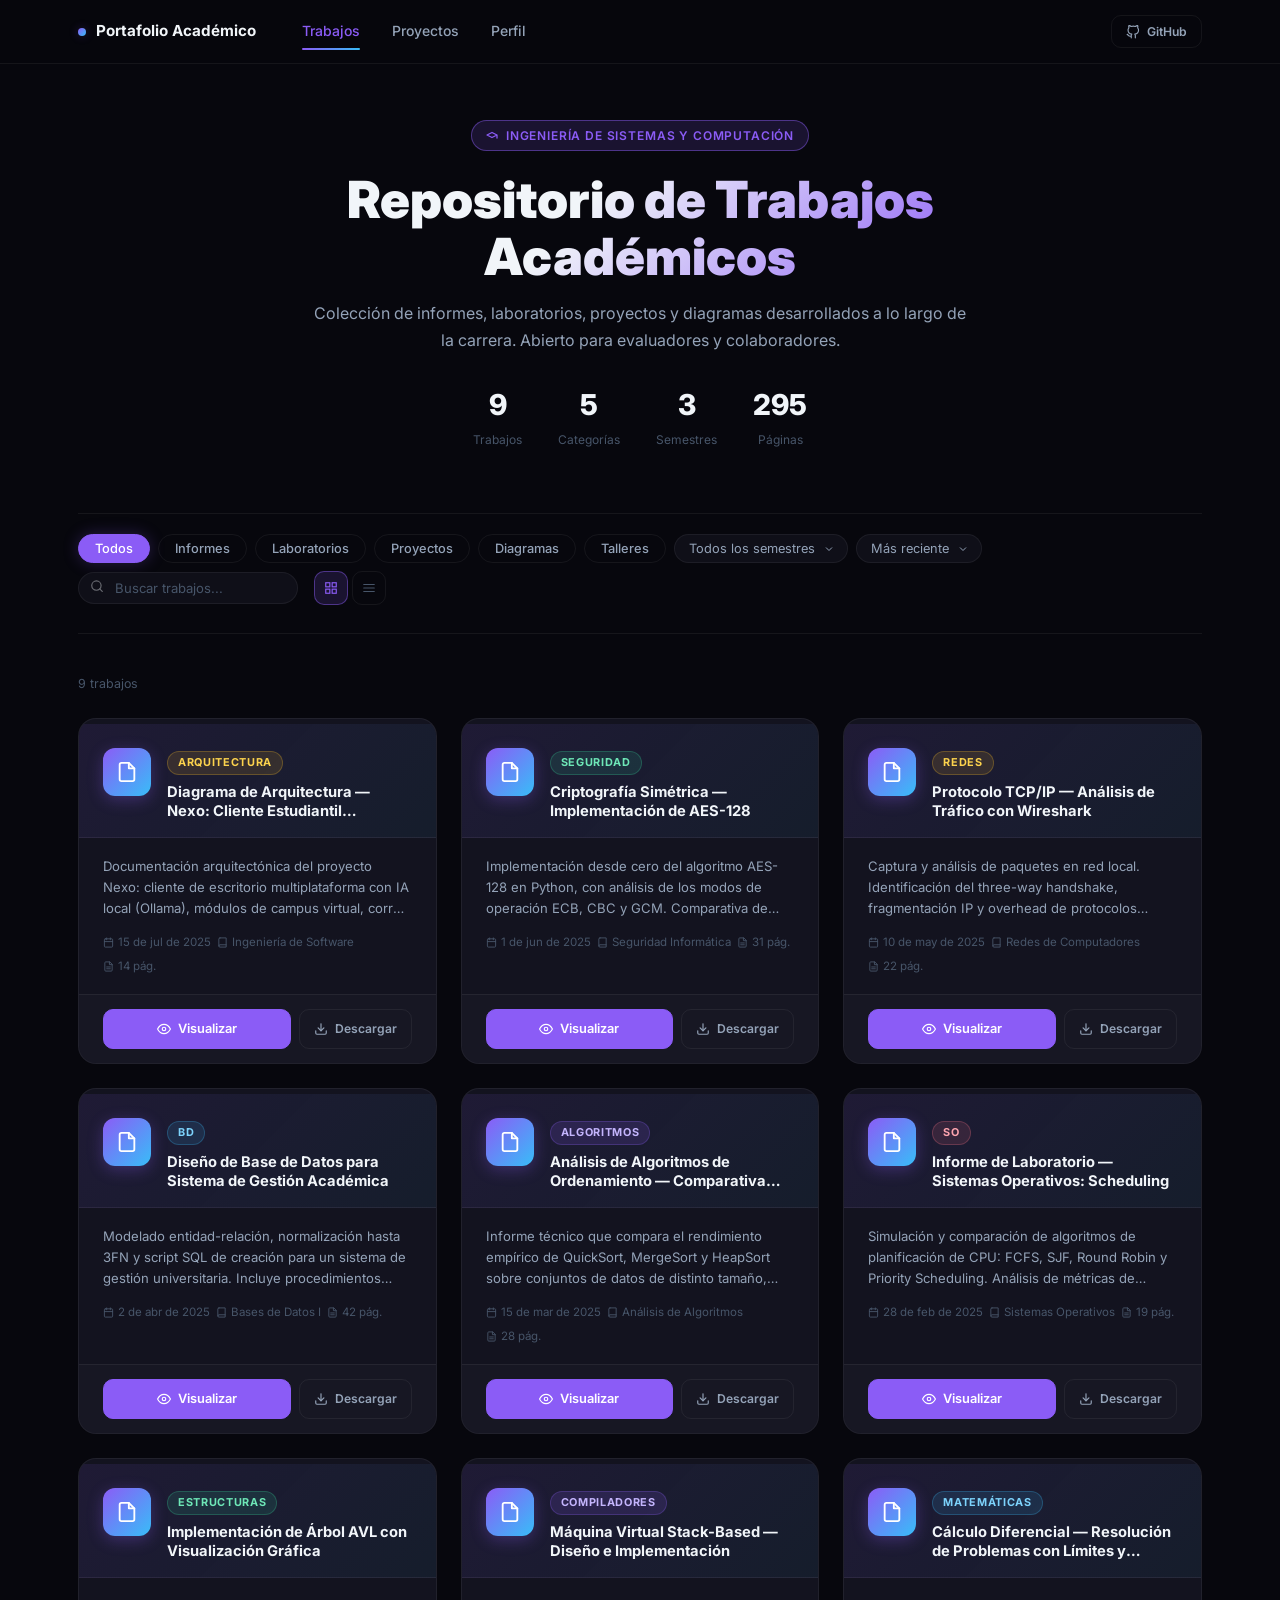
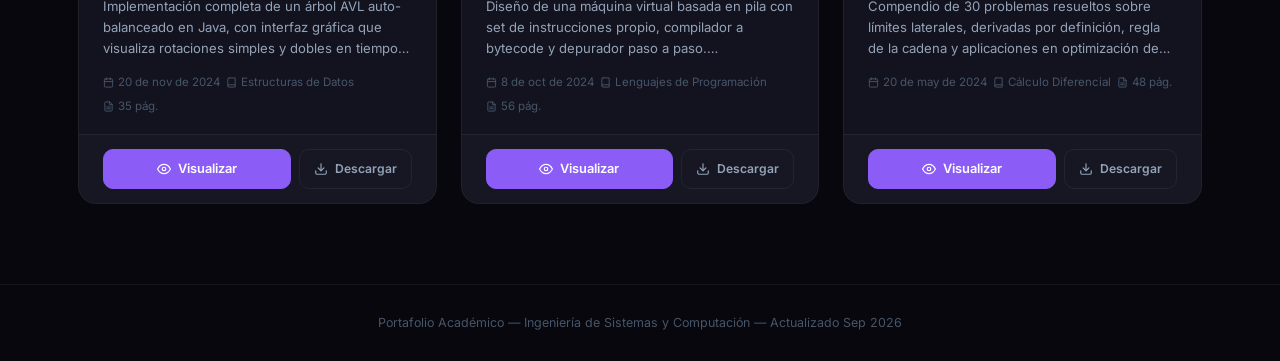
==== index.html @ dd9ef7b2 "Add academic portfolio pages and placeholder files - Created perfil.html for academic profile with p" ====
﻿<!DOCTYPE html>
<html lang="es">
<head>
  <meta charset="UTF-8" />
  <meta name="viewport" content="width=device-width, initial-scale=1.0" />
  <meta name="description" content="Repositorio académico de trabajos universitarios de Ingeniería de Sistemas: informes, laboratorios, proyectos y diagramas." />
  <title>Portafolio Académico — Trabajos</title>
  <link rel="icon" href="data:image/svg+xml,<svg xmlns='http://www.w3.org/2000/svg' viewBox='0 0 24 24' fill='none' stroke='%238b5cf6' stroke-width='2'><path d='M22 10v6M2 10l10-5 10 5-10 5z'/><path d='M6 12v5c3 3 9 3 12 0v-5'/></svg>" />
  <link rel="stylesheet" href="assets/css/styles.css" />
</head>
<body>

<!-- ══ NAVBAR ══════════════════════════════════════════════ -->
<nav class="navbar" role="navigation" aria-label="Navegación principal">
  <div class="navbar-inner">

    <a href="index.html" class="navbar-brand">
      <span class="brand-dot"></span>
      Portafolio Académico
    </a>

    <div class="navbar-links">
      <a href="index.html"      class="nav-link active" id="nav-works">Trabajos</a>
      <a href="proyectos.html"  class="nav-link"        id="nav-projects">Proyectos</a>
      <a href="perfil.html"     class="nav-link"        id="nav-profile">Perfil</a>
    </div>

    <div class="navbar-spacer"></div>

    <div class="navbar-actions">
      <a href="https://github.com/TU_USUARIO" target="_blank" class="btn btn-outline btn-sm" id="btn-github-nav">
        <svg viewBox="0 0 24 24" fill="none" stroke-width="2" stroke-linecap="round" stroke-linejoin="round"><path d="M9 19c-5 1.5-5-2.5-7-3m14 6v-3.87a3.37 3.37 0 0 0-.94-2.61c3.14-.35 6.44-1.54 6.44-7A5.44 5.44 0 0 0 20 4.77 5.07 5.07 0 0 0 19.91 1S18.73.65 16 2.48a13.38 13.38 0 0 0-7 0C6.27.65 5.09 1 5.09 1A5.07 5.07 0 0 0 5 4.77a5.44 5.44 0 0 0-1.5 3.78c0 5.42 3.3 6.61 6.44 7A3.37 3.37 0 0 0 9 18.13V22"/></svg>
        GitHub
      </a>
      <button class="burger" id="burger" aria-label="Abrir menú">
        <span></span><span></span><span></span>
      </button>
    </div>

  </div>
</nav>

<!-- Mobile Drawer -->
<div class="nav-drawer" id="nav-drawer">
  <a href="index.html"     class="drawer-link active">Trabajos</a>
  <a href="proyectos.html" class="drawer-link">Proyectos</a>
  <a href="perfil.html"    class="drawer-link">Perfil</a>
</div>

<!-- ══ PAGE ════════════════════════════════════════════════ -->
<main class="page-wrapper">
  <div class="container">

    <!-- HERO -->
    <div class="hero">
      <div class="hero-label">
        <svg width="12" height="12" viewBox="0 0 24 24" fill="none" stroke="currentColor" stroke-width="2.5" stroke-linecap="round" stroke-linejoin="round"><path d="M22 10v6M2 10l10-5 10 5-10 5z"/></svg>
        Ingeniería de Sistemas y Computación
      </div>
      <h1>Repositorio de Trabajos Académicos</h1>
      <p>Colección de informes, laboratorios, proyectos y diagramas desarrollados a lo largo de la carrera. Abierto para evaluadores y colaboradores.</p>
      <div class="hero-stats">
        <div class="hero-stat"><div class="val" id="stat-total">—</div><div class="lbl">Trabajos</div></div>
        <div class="hero-stat"><div class="val" id="stat-cats">—</div><div class="lbl">Categorías</div></div>
        <div class="hero-stat"><div class="val" id="stat-sems">—</div><div class="lbl">Semestres</div></div>
        <div class="hero-stat"><div class="val" id="stat-pages">—</div><div class="lbl">Páginas</div></div>
      </div>
    </div>

    <!-- FILTER STRIP -->
    <div class="filter-strip" role="toolbar" aria-label="Filtros">
      <button class="filter-pill active" data-cat="Todos" id="filter-todos">Todos</button>
      <button class="filter-pill" data-cat="Informe"     id="filter-informe">Informes</button>
      <button class="filter-pill" data-cat="Laboratorio" id="filter-lab">Laboratorios</button>
      <button class="filter-pill" data-cat="Proyecto"    id="filter-proyecto">Proyectos</button>
      <button class="filter-pill" data-cat="Diagrama"    id="filter-diagrama">Diagramas</button>
      <button class="filter-pill" data-cat="Taller"      id="filter-taller">Talleres</button>

      <select class="filter-select" id="sem-select" aria-label="Filtrar por semestre">
        <option value="Todos">Todos los semestres</option>
        <option value="2025-I">2025 — I</option>
        <option value="2024-II">2024 — II</option>
        <option value="2024-I">2024 — I</option>
      </select>

      <select class="filter-select" id="order-select" aria-label="Ordenar por">
        <option value="fecha-desc">Más reciente</option>
        <option value="fecha-asc">Más antiguo</option>
        <option value="titulo-az">Título A→Z</option>
        <option value="titulo-za">Título Z→A</option>
      </select>

      <div class="filter-spacer"></div>

      <div class="filter-search">
        <span class="s-icon">
          <svg width="14" height="14" viewBox="0 0 24 24" fill="none" stroke="currentColor" stroke-width="2" stroke-linecap="round" stroke-linejoin="round"><circle cx="11" cy="11" r="8"/><line x1="21" y1="21" x2="16.65" y2="16.65"/></svg>
        </span>
        <input type="search" id="search-input" placeholder="Buscar trabajos..." autocomplete="off" aria-label="Buscar" />
      </div>

      <div class="view-btns">
        <button class="view-btn active" data-view="grid" id="view-grid" aria-label="Cuadrícula" title="Cuadrícula">
          <svg width="14" height="14" viewBox="0 0 24 24" fill="none" stroke="currentColor" stroke-width="2" stroke-linecap="round"><rect x="3" y="3" width="7" height="7"/><rect x="14" y="3" width="7" height="7"/><rect x="3" y="14" width="7" height="7"/><rect x="14" y="14" width="7" height="7"/></svg>
        </button>
        <button class="view-btn" data-view="list" id="view-list" aria-label="Lista" title="Lista">
          <svg width="14" height="14" viewBox="0 0 24 24" fill="none" stroke="currentColor" stroke-width="2" stroke-linecap="round"><line x1="3" y1="6" x2="21" y2="6"/><line x1="3" y1="12" x2="21" y2="12"/><line x1="3" y1="18" x2="21" y2="18"/></svg>
        </button>
      </div>
    </div>

    <!-- RESULTS META -->
    <p class="results-meta" id="results-count"></p>

    <!-- GRID -->
    <section id="pdf-grid" class="portfolio-grid" aria-label="Galería de trabajos"></section>

  </div>
</main>

<!-- FOOTER -->
<footer class="site-footer">
  Portafolio Académico &mdash; Ingeniería de Sistemas y Computación &mdash; Actualizado Sep 2026
</footer>

<div class="toast-container" id="toast-container"></div>

<script src="assets/js/app.js"></script>
<script>
  // Burger toggle
  const burger = document.getElementById('burger');
  const drawer = document.getElementById('nav-drawer');
  burger.addEventListener('click', () => drawer.classList.toggle('open'));

  // Quick filter from (if used elsewhere)
  function quickFilter(cat) {
    document.querySelectorAll('.filter-pill[data-cat]').forEach(b => b.classList.remove('active'));
    const btn = document.querySelector(`.filter-pill[data-cat="${cat}"]`);
    if (btn) btn.classList.add('active');
    state.categoria = cat;
    renderCards();
  }
</script>
</body>
</html>
---- assets/css/styles.css ----
﻿/* ============================================================
   PORTAFOLIO ACADÉMICO — styles.css  (rediseño portfolio)
   Paleta: Deep Dark + Violet + Sky · Estética: showcase creativo
   ============================================================ */

@import url('https://fonts.googleapis.com/css2?family=Inter:wght@300;400;500;600;700;800;900&family=JetBrains+Mono:wght@400;500&display=swap');

/* ── TOKENS ─────────────────────────────────────────────── */
:root {
  --bg:           #07070d;
  --bg-surface:   #0f0f18;
  --bg-card:      #13131f;
  --bg-card-alt:  #17172a;

  --border:       rgba(255,255,255,0.06);
  --border-hover: rgba(139,92,246,0.45);

  --violet:       #8b5cf6;
  --violet-dim:   rgba(139,92,246,0.15);
  --violet-glow:  rgba(139,92,246,0.25);
  --sky:          #38bdf8;
  --sky-dim:      rgba(56,189,248,0.12);
  --emerald:      #34d399;
  --amber:        #fbbf24;
  --rose:         #fb7185;

  --text-1:       #f1f5f9;
  --text-2:       #94a3b8;
  --text-3:       #475569;

  --navbar-h:     64px;
  --container:    1180px;
  --radius-card:  18px;
  --radius-sm:    10px;
  --radius-pill:  999px;
  --ease:         cubic-bezier(.4,0,.2,1);
  --t:            0.22s;
}

/* ── RESET ───────────────────────────────────────────────── */
*,*::before,*::after{box-sizing:border-box;margin:0;padding:0}
html{font-size:16px;scroll-behavior:smooth}
body{font-family:'Inter',system-ui,sans-serif;background:var(--bg);color:var(--text-1);line-height:1.6;-webkit-font-smoothing:antialiased;min-height:100vh}
a{text-decoration:none;color:inherit}
button{cursor:pointer;border:none;background:none;font-family:inherit}
ul,ol{list-style:none}
img{display:block;max-width:100%}

/* ── CONTAINER ───────────────────────────────────────────── */
.container{max-width:var(--container);margin-inline:auto;padding-inline:28px}

/* ── NAVBAR ──────────────────────────────────────────────── */
.navbar{
  position:fixed;top:0;left:0;right:0;
  height:var(--navbar-h);
  background:rgba(7,7,13,0.75);
  backdrop-filter:blur(20px);
  -webkit-backdrop-filter:blur(20px);
  border-bottom:1px solid var(--border);
  z-index:100;
}
.navbar-inner{
  height:100%;
  display:flex;align-items:center;gap:32px;
  max-width:var(--container);margin-inline:auto;padding-inline:28px;
}
.navbar-brand{
  display:flex;align-items:center;gap:10px;
  font-size:0.95rem;font-weight:700;color:var(--text-1);
  flex-shrink:0;
}
.navbar-brand .brand-dot{
  width:8px;height:8px;border-radius:50%;
  background:linear-gradient(135deg,var(--violet),var(--sky));
  box-shadow:0 0 10px var(--violet-glow);
}
.navbar-links{
  display:flex;align-items:center;gap:4px;flex:1;
}
.nav-link{
  padding:6px 14px;border-radius:var(--radius-sm);
  font-size:0.875rem;font-weight:500;color:var(--text-2);
  transition:color var(--t) var(--ease),background var(--t) var(--ease);
  position:relative;
}
.nav-link:hover{color:var(--text-1);background:rgba(255,255,255,0.05)}
.nav-link.active{color:var(--violet)}
.nav-link.active::after{
  content:'';position:absolute;bottom:-1px;left:14px;right:14px;height:2px;
  background:linear-gradient(90deg,var(--violet),var(--sky));
  border-radius:2px;
}
.navbar-spacer{flex:1}
.navbar-actions{display:flex;align-items:center;gap:10px}

/* Mobile burger */
.burger{
  display:none;flex-direction:column;gap:5px;padding:6px;
  border-radius:var(--radius-sm);transition:background var(--t) var(--ease);
}
.burger:hover{background:rgba(255,255,255,0.06)}
.burger span{display:block;width:20px;height:2px;background:var(--text-2);border-radius:2px;transition:all var(--t) var(--ease)}

/* Mobile drawer */
.nav-drawer{
  display:none;position:fixed;top:var(--navbar-h);left:0;right:0;
  background:rgba(13,13,25,0.97);backdrop-filter:blur(20px);
  border-bottom:1px solid var(--border);
  padding:16px 28px 24px;z-index:99;
  flex-direction:column;gap:4px;
}
.nav-drawer.open{display:flex}
.drawer-link{
  padding:10px 14px;border-radius:var(--radius-sm);
  font-size:0.9rem;font-weight:500;color:var(--text-2);
  transition:all var(--t) var(--ease);
}
.drawer-link:hover,.drawer-link.active{background:var(--violet-dim);color:var(--violet)}

/* ── PAGE WRAPPER ────────────────────────────────────────── */
.page-wrapper{
  padding-top:calc(var(--navbar-h) + 56px);
  padding-bottom:80px;
}

/* ── HERO SECTION ────────────────────────────────────────── */
.hero{
  text-align:center;
  padding:0 20px 64px;
  max-width:700px;margin-inline:auto;
}
.hero-label{
  display:inline-flex;align-items:center;gap:8px;
  padding:5px 14px;border-radius:var(--radius-pill);
  background:var(--violet-dim);border:1px solid var(--border-hover);
  font-size:0.75rem;font-weight:600;color:var(--violet);
  text-transform:uppercase;letter-spacing:0.07em;
  margin-bottom:20px;
}
.hero h1{
  font-size:clamp(2rem,5vw,3.2rem);
  font-weight:900;line-height:1.1;
  margin-bottom:16px;
  background:linear-gradient(135deg,var(--text-1) 40%,var(--violet) 100%);
  -webkit-background-clip:text;-webkit-text-fill-color:transparent;background-clip:text;
}
.hero p{
  font-size:1rem;color:var(--text-2);line-height:1.7;
  margin-bottom:28px;
}
.hero-stats{
  display:flex;justify-content:center;gap:36px;flex-wrap:wrap;
}
.hero-stat .val{font-size:1.8rem;font-weight:800;color:var(--text-1)}
.hero-stat .lbl{font-size:0.75rem;color:var(--text-3);margin-top:2px}

/* ── FILTER STRIP ────────────────────────────────────────── */
.filter-strip{
  display:flex;align-items:center;gap:8px;flex-wrap:wrap;
  padding:20px 0 28px;
  border-top:1px solid var(--border);
  border-bottom:1px solid var(--border);
  margin-bottom:40px;
}
.filter-pill{
  padding:6px 16px;border-radius:var(--radius-pill);
  font-size:0.8rem;font-weight:500;
  border:1px solid var(--border);
  color:var(--text-2);background:transparent;
  transition:all var(--t) var(--ease);
}
.filter-pill:hover{border-color:var(--violet);color:var(--text-1)}
.filter-pill.active{background:var(--violet);border-color:var(--violet);color:#fff;box-shadow:0 0 16px var(--violet-glow)}

.filter-select{
  padding:6px 32px 6px 14px;border-radius:var(--radius-pill);
  border:1px solid var(--border);background:var(--bg-surface);
  color:var(--text-2);font-size:0.8rem;font-family:inherit;
  outline:none;cursor:pointer;appearance:none;-webkit-appearance:none;
  background-image:url("data:image/svg+xml,%3Csvg xmlns='http://www.w3.org/2000/svg' width='12' height='12' viewBox='0 0 24 24' fill='none' stroke='%2394a3b8' stroke-width='2'%3E%3Cpath d='m6 9 6 6 6-6'/%3E%3C/svg%3E");
  background-repeat:no-repeat;background-position:right 12px center;
  transition:border-color var(--t) var(--ease);
}
.filter-select:focus{border-color:var(--violet)}

.filter-spacer{flex:1}
.filter-search{position:relative}
.filter-search input{
  background:var(--bg-surface);border:1px solid var(--border);
  border-radius:var(--radius-pill);
  padding:7px 14px 7px 36px;
  font-size:0.82rem;color:var(--text-1);font-family:inherit;
  outline:none;width:220px;
  transition:border-color var(--t) var(--ease),box-shadow var(--t) var(--ease);
}
.filter-search input::placeholder{color:var(--text-3)}
.filter-search input:focus{border-color:var(--violet);box-shadow:0 0 0 3px var(--violet-glow)}
.filter-search .s-icon{
  position:absolute;left:12px;top:50%;transform:translateY(-50%);
  pointer-events:none;opacity:0.4;
}

.view-btns{display:flex;gap:4px;margin-left:8px}
.view-btn{
  width:34px;height:34px;display:flex;align-items:center;justify-content:center;
  border-radius:var(--radius-sm);border:1px solid var(--border);
  color:var(--text-3);transition:all var(--t) var(--ease);
}
.view-btn:hover{color:var(--text-1);border-color:var(--border-hover)}
.view-btn.active{background:var(--violet-dim);border-color:var(--border-hover);color:var(--violet)}

/* ── RESULTS META ────────────────────────────────────────── */
.results-meta{
  font-size:0.78rem;color:var(--text-3);
  margin-bottom:24px;
}

/* ── PORTFOLIO GRID ──────────────────────────────────────── */
.portfolio-grid{
  display:grid;
  grid-template-columns:repeat(auto-fill,minmax(320px,1fr));
  gap:24px;
}
.portfolio-grid.list-view{grid-template-columns:1fr}

/* ── PORTFOLIO CARD ──────────────────────────────────────── */
.p-card{
  background:var(--bg-card);
  border:1px solid var(--border);
  border-radius:var(--radius-card);
  overflow:hidden;
  display:flex;flex-direction:column;
  transition:transform var(--t) var(--ease),
             box-shadow var(--t) var(--ease),
             border-color var(--t) var(--ease);
  animation:cardIn 0.35s var(--ease) both;
}
.p-card:hover{
  transform:translateY(-6px) scale(1.01);
  box-shadow:0 20px 50px rgba(0,0,0,0.55), 0 0 0 1px var(--border-hover), 0 0 40px rgba(139,92,246,0.08);
  border-color:var(--border-hover);
}
@keyframes cardIn{
  from{opacity:0;transform:translateY(20px)}
  to{opacity:1;transform:translateY(0)}
}

/* Card — colour strip top */
.card-strip{
  height:5px;
  background:linear-gradient(90deg,var(--violet),var(--sky));
  opacity:0;
  transition:opacity var(--t) var(--ease);
}
.p-card:hover .card-strip{opacity:1}

/* Card — thumbnail area */
.card-thumb{
  background:linear-gradient(135deg,rgba(139,92,246,0.10) 0%,rgba(56,189,248,0.06) 100%);
  padding:24px 24px 16px;
  display:flex;align-items:flex-start;gap:16px;
  border-bottom:1px solid var(--border);
}
.thumb-icon{
  width:48px;height:48px;border-radius:12px;flex-shrink:0;
  background:linear-gradient(135deg,var(--violet),var(--sky));
  display:flex;align-items:center;justify-content:center;
  box-shadow:0 4px 16px rgba(139,92,246,0.3);
  transition:box-shadow var(--t) var(--ease);
}
.p-card:hover .thumb-icon{box-shadow:0 6px 24px rgba(139,92,246,0.5)}
.thumb-icon svg{width:22px;height:22px;stroke:white}

.thumb-meta{flex:1;min-width:0}
.card-category{
  display:inline-block;
  padding:2px 10px;border-radius:var(--radius-pill);
  font-size:0.68rem;font-weight:700;text-transform:uppercase;letter-spacing:0.06em;
  margin-bottom:8px;
}
.cat-violet{background:rgba(139,92,246,0.15);color:#c4b5fd;border:1px solid rgba(139,92,246,0.25)}
.cat-sky   {background:rgba(56,189,248,0.12);color:#7dd3fc;border:1px solid rgba(56,189,248,0.25)}
.cat-emerald{background:rgba(52,211,153,0.12);color:#6ee7b7;border:1px solid rgba(52,211,153,0.25)}
.cat-amber {background:rgba(251,191,36,0.12);color:#fcd34d;border:1px solid rgba(251,191,36,0.25)}
.cat-rose  {background:rgba(251,113,133,0.12);color:#fda4af;border:1px solid rgba(251,113,133,0.25)}

.card-title{
  font-size:0.92rem;font-weight:700;line-height:1.3;color:var(--text-1);
  display:-webkit-box;-webkit-line-clamp:2;-webkit-box-orient:vertical;overflow:hidden;
}

/* Card — body */
.card-body{padding:18px 24px;flex:1}
.card-desc{
  font-size:0.82rem;color:var(--text-2);line-height:1.6;
  display:-webkit-box;-webkit-line-clamp:3;-webkit-box-orient:vertical;overflow:hidden;
  margin-bottom:14px;
}
.card-chips{display:flex;flex-wrap:wrap;gap:6px}
.chip{
  display:inline-flex;align-items:center;gap:4px;
  font-size:0.72rem;color:var(--text-3);
}
.chip svg{width:11px;height:11px;stroke:currentColor}

/* Card — footer */
.card-foot{
  padding:14px 24px;
  border-top:1px solid var(--border);
  display:flex;gap:8px;
  background:rgba(255,255,255,0.015);
}

/* ── BUTTONS ─────────────────────────────────────────────── */
.btn{
  display:inline-flex;align-items:center;justify-content:center;gap:7px;
  padding:9px 20px;border-radius:var(--radius-sm);
  font-size:0.8rem;font-weight:600;
  transition:all var(--t) var(--ease);
  border:1px solid transparent;white-space:nowrap;
  cursor:pointer;font-family:inherit;
}
.btn svg{width:14px;height:14px;stroke:currentColor;flex-shrink:0}

.btn-primary{
  background:var(--violet);color:#fff;border-color:var(--violet);flex:1;
}
.btn-primary:hover{
  background:#7c3aed;
  box-shadow:0 0 24px rgba(139,92,246,0.45);
  transform:translateY(-1px);
}
.btn-outline{
  background:transparent;color:var(--text-2);border-color:var(--border);
}
.btn-outline:hover{border-color:var(--border-hover);color:var(--text-1);background:rgba(255,255,255,0.04)}
.btn-sky{background:rgba(56,189,248,0.12);color:var(--sky);border-color:rgba(56,189,248,0.25)}
.btn-sky:hover{background:rgba(56,189,248,0.22);box-shadow:0 0 16px rgba(56,189,248,0.2)}

.btn-sm{padding:6px 14px;font-size:0.76rem}
.btn-lg{padding:13px 32px;font-size:0.95rem;border-radius:var(--radius-sm)}

/* ── EMPTY STATE ─────────────────────────────────────────── */
.empty-state{
  grid-column:1/-1;text-align:center;
  padding:80px 20px;color:var(--text-3);
}
.empty-state svg{width:52px;height:52px;margin:0 auto 16px;opacity:0.35}
.empty-state p{font-size:0.9rem}

/* ── SECTION HEADING ─────────────────────────────────────── */
.section-heading{
  font-size:1.1rem;font-weight:700;color:var(--text-1);
  margin-bottom:20px;
  display:flex;align-items:center;gap:10px;
}
.section-heading::after{content:'';flex:1;height:1px;background:var(--border)}

/* ── TAGS (generic) ──────────────────────────────────────── */
.tag{
  font-size:0.7rem;font-weight:600;padding:3px 10px;border-radius:var(--radius-pill);
  text-transform:uppercase;letter-spacing:0.04em;
}
.tag.violet {background:rgba(139,92,246,0.15);color:#c4b5fd;border:1px solid rgba(139,92,246,0.25)}
.tag.cyan   {background:rgba(56,189,248,0.12);color:#7dd3fc;border:1px solid rgba(56,189,248,0.25)}
.tag.green  {background:rgba(52,211,153,0.12);color:#6ee7b7;border:1px solid rgba(52,211,153,0.25)}
.tag.amber  {background:rgba(251,191,36,0.12);color:#fcd34d;border:1px solid rgba(251,191,36,0.25)}
.tag.red    {background:rgba(251,113,133,0.12);color:#fda4af;border:1px solid rgba(251,113,133,0.25)}

/* ── PROJECT HERO (proyectos.html) ───────────────────────── */
.proj-hero{
  background:var(--bg-card);border:1px solid var(--border);
  border-radius:var(--radius-card);padding:40px;margin-bottom:28px;
  position:relative;overflow:hidden;
}
.proj-hero::before{
  content:'';position:absolute;top:-80px;right:-80px;
  width:280px;height:280px;border-radius:50%;
  background:radial-gradient(circle,var(--violet-glow) 0%,transparent 70%);
  pointer-events:none;
}
.proj-badge{
  display:inline-flex;align-items:center;gap:7px;
  padding:5px 14px;border-radius:var(--radius-pill);
  background:var(--violet-dim);border:1px solid var(--border-hover);
  font-size:0.72rem;font-weight:700;color:var(--violet);
  text-transform:uppercase;letter-spacing:0.06em;margin-bottom:20px;
}
.proj-badge svg{width:13px;height:13px;stroke:currentColor}
.proj-hero h2{
  font-size:clamp(1.8rem,4vw,2.8rem);font-weight:900;margin-bottom:10px;
  background:linear-gradient(90deg,var(--text-1) 0%,var(--violet) 100%);
  -webkit-background-clip:text;-webkit-text-fill-color:transparent;background-clip:text;
}
.proj-subtitle{font-size:1rem;color:var(--text-2);max-width:600px;line-height:1.7;margin-bottom:24px}
.proj-actions{display:flex;gap:10px;flex-wrap:wrap;margin-bottom:24px}
.tech-stack{display:flex;flex-wrap:wrap;gap:8px}
.tech-pill{
  padding:4px 13px;border-radius:var(--radius-pill);
  font-size:0.74rem;font-weight:500;
  background:rgba(255,255,255,0.04);border:1px solid var(--border);
  color:var(--text-2);font-family:'JetBrains Mono',monospace;
  transition:border-color var(--t) var(--ease),color var(--t) var(--ease);
}
.tech-pill:hover{border-color:var(--violet);color:var(--text-1)}

/* Feature grid */
.feature-grid{display:grid;grid-template-columns:repeat(auto-fill,minmax(260px,1fr));gap:18px;margin-bottom:32px}
.feature-card{
  background:var(--bg-card);border:1px solid var(--border);border-radius:var(--radius-card);
  padding:24px;
  transition:border-color var(--t) var(--ease),transform var(--t) var(--ease);
}
.feature-card:hover{border-color:var(--border-hover);transform:translateY(-3px)}
.feature-icon{margin-bottom:14px}
.feature-icon svg{width:28px;height:28px}
.feature-card h3{font-size:0.9rem;font-weight:700;margin-bottom:6px}
.feature-card p{font-size:0.8rem;color:var(--text-2);line-height:1.6}

/* Repo cards */
.repo-list{display:flex;flex-direction:column;gap:12px}
.repo-card{
  background:var(--bg-card);border:1px solid var(--border);border-radius:var(--radius-card);
  padding:20px 24px;display:flex;align-items:center;gap:16px;
  transition:border-color var(--t) var(--ease),transform var(--t) var(--ease);
}
.repo-card:hover{border-color:rgba(56,189,248,0.4);transform:translateX(4px)}
.repo-icon svg{width:20px;height:20px;stroke:var(--sky)}
.repo-info{flex:1}
.repo-name{font-size:0.88rem;font-weight:600;color:var(--sky);font-family:'JetBrains Mono',monospace;margin-bottom:2px}
.repo-desc{font-size:0.78rem;color:var(--text-2)}
.repo-lang{font-size:0.74rem;color:var(--text-3);font-family:'JetBrains Mono',monospace}

/* Architecture block */
.arch-block{
  background:var(--bg-surface);border:1px solid var(--border);border-radius:var(--radius-card);
  padding:24px;margin-bottom:28px;overflow-x:auto;
  font-family:'JetBrains Mono',monospace;font-size:0.78rem;
  color:var(--text-2);line-height:1.9;
}
.arch-block pre{margin:0}

/* ── PROFILE (perfil.html) ───────────────────────────────── */
.profile-card{
  background:var(--bg-card);border:1px solid var(--border);border-radius:var(--radius-card);
  padding:40px;display:flex;align-items:center;gap:28px;
  margin-bottom:28px;position:relative;overflow:hidden;
}
.profile-card::before{
  content:'';position:absolute;bottom:-60px;right:-60px;
  width:200px;height:200px;border-radius:50%;
  background:radial-gradient(circle,rgba(56,189,248,0.12) 0%,transparent 70%);
  pointer-events:none;
}
.avatar{
  width:88px;height:88px;border-radius:50%;
  background:linear-gradient(135deg,var(--violet),var(--sky));
  display:flex;align-items:center;justify-content:center;
  box-shadow:0 0 0 4px rgba(139,92,246,0.2);flex-shrink:0;
}
.avatar svg{width:40px;height:40px;stroke:white}
.profile-name{font-size:1.5rem;font-weight:800}
.profile-role{font-size:0.875rem;color:var(--violet);font-weight:500;margin-bottom:8px}
.profile-bio{font-size:0.85rem;color:var(--text-2);max-width:520px;line-height:1.7}
.profile-tags{display:flex;flex-wrap:wrap;gap:8px;margin-top:16px}

/* Skills */
.skills-grid{display:grid;grid-template-columns:repeat(auto-fill,minmax(110px,1fr));gap:12px;margin-bottom:24px}
.skill-item{
  background:var(--bg-card);border:1px solid var(--border);border-radius:var(--radius-sm);
  padding:14px 10px;text-align:center;
  transition:border-color var(--t) var(--ease),transform var(--t) var(--ease);
}
.skill-item:hover{border-color:var(--border-hover);transform:translateY(-3px)}
.skill-icon{margin-bottom:8px;display:flex;justify-content:center}
.skill-icon svg{width:24px;height:24px}
.skill-name{font-size:0.74rem;color:var(--text-2);font-weight:500}

/* Timeline */
.timeline{position:relative;padding-left:26px}
.timeline::before{content:'';position:absolute;left:9px;top:0;bottom:0;width:2px;background:linear-gradient(to bottom,var(--violet),var(--sky))}
.tl-item{position:relative;margin-bottom:16px;background:var(--bg-card);border:1px solid var(--border);border-radius:var(--radius-card);padding:20px 22px;transition:border-color var(--t) var(--ease)}
.tl-item:hover{border-color:var(--border-hover)}
.tl-item::before{content:'';position:absolute;left:-21px;top:22px;width:10px;height:10px;border-radius:50%;background:var(--violet);box-shadow:0 0 10px var(--violet-glow)}
.tl-period{font-size:0.72rem;color:var(--violet);font-weight:700;text-transform:uppercase;letter-spacing:0.05em;margin-bottom:4px}
.tl-title{font-size:0.95rem;font-weight:700;margin-bottom:2px}
.tl-sub{font-size:0.8rem;color:var(--text-2)}

/* Contact */
.contact-grid{display:grid;grid-template-columns:repeat(auto-fill,minmax(210px,1fr));gap:12px}
.contact-item{
  background:var(--bg-card);border:1px solid var(--border);border-radius:var(--radius-sm);
  padding:18px;display:flex;align-items:center;gap:14px;
  transition:border-color var(--t) var(--ease),transform var(--t) var(--ease);
}
.contact-item:hover{border-color:var(--border-hover);transform:translateY(-2px)}
.contact-icon svg{width:20px;height:20px}
.contact-label{font-size:0.7rem;color:var(--text-3)}
.contact-value{font-size:0.84rem;color:var(--violet);font-weight:500}

/* ── FOOTER ──────────────────────────────────────────────── */
.site-footer{
  border-top:1px solid var(--border);
  padding:28px;text-align:center;
  font-size:0.78rem;color:var(--text-3);
}

/* ── TOAST ───────────────────────────────────────────────── */
.toast-container{position:fixed;bottom:24px;right:24px;z-index:999;display:flex;flex-direction:column;gap:8px}
.toast{
  background:var(--bg-card);border:1px solid var(--border);border-left:3px solid var(--emerald);
  border-radius:var(--radius-sm);padding:12px 18px;
  font-size:0.82rem;color:var(--text-1);
  box-shadow:0 8px 32px rgba(0,0,0,0.5);
  animation:toastIn 0.3s var(--ease),fadeOut 0.4s var(--ease) 2.5s both;
  min-width:260px;
}
@keyframes toastIn{from{opacity:0;transform:translateX(24px)}to{opacity:1;transform:translateX(0)}}
@keyframes fadeOut{from{opacity:1}to{opacity:0}}

/* ── SCROLLBAR ───────────────────────────────────────────── */
::-webkit-scrollbar{width:6px}
::-webkit-scrollbar-track{background:var(--bg)}
::-webkit-scrollbar-thumb{background:rgba(255,255,255,0.1);border-radius:3px}
::-webkit-scrollbar-thumb:hover{background:rgba(255,255,255,0.18)}

/* ── RESPONSIVE ──────────────────────────────────────────── */
@media(max-width:860px){
  .navbar-links,.navbar-spacer{display:none}
  .burger{display:flex}
  .portfolio-grid{grid-template-columns:repeat(auto-fill,minmax(280px,1fr))}
  .hero h1{font-size:2rem}
  .profile-card{flex-direction:column;text-align:center}
  .profile-tags{justify-content:center}
}
@media(max-width:560px){
  .container{padding-inline:16px}
  .hero{padding-bottom:40px}
  .portfolio-grid{grid-template-columns:1fr}
  .filter-strip{gap:6px}
  .filter-search input{width:160px}
}

/* ── UTILS ───────────────────────────────────────────────── */
.hidden{display:none!important}
.mb-28{margin-bottom:28px}
.mb-16{margin-bottom:16px}
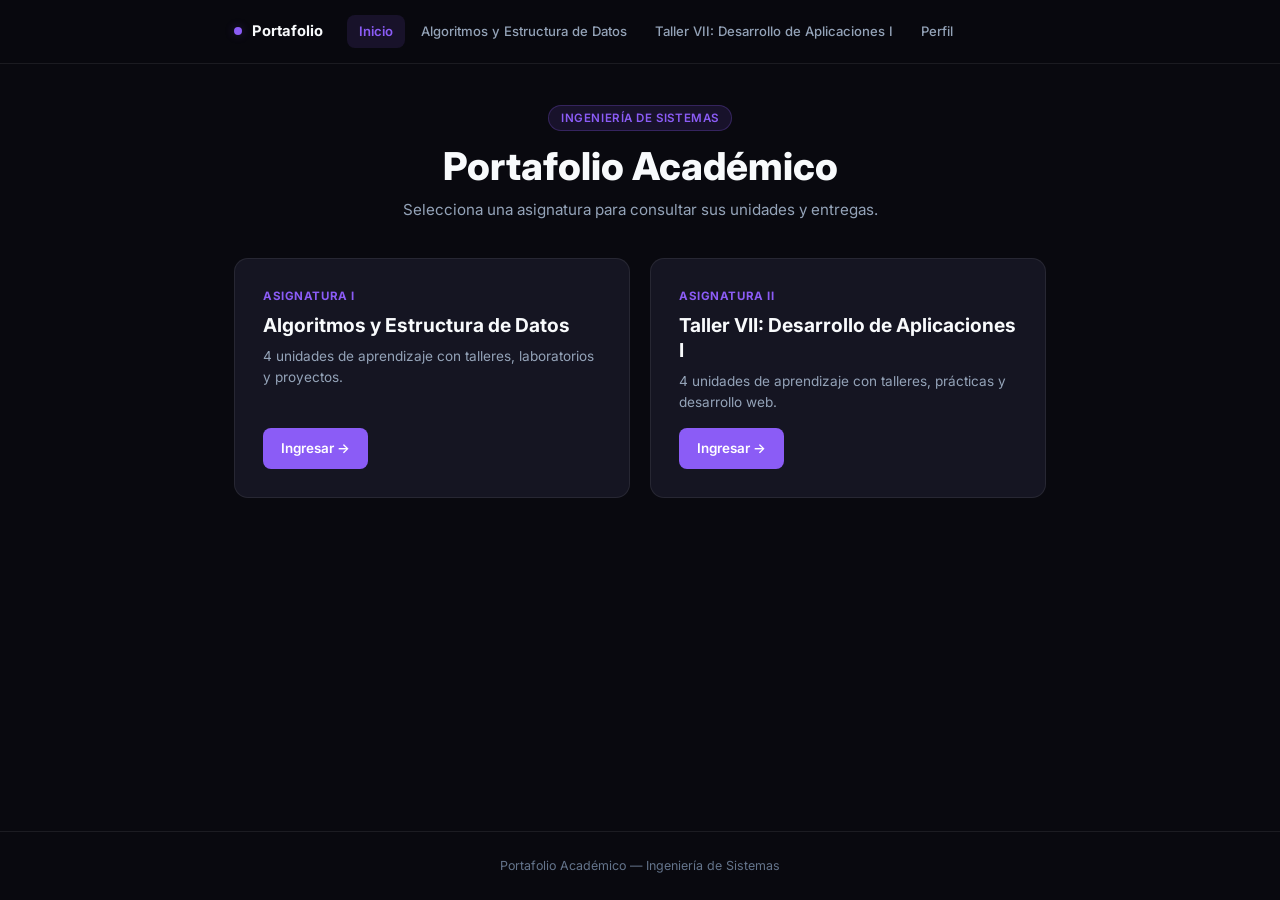
==== commit bc34886d: "refactor: restructure portfolio into subject-specific pages and add core assets" ====
--- a/index.html
+++ b/index.html
@@ -1,145 +1,77 @@
-﻿<!DOCTYPE html>
+<!DOCTYPE html>
 <html lang="es">
 <head>
   <meta charset="UTF-8" />
   <meta name="viewport" content="width=device-width, initial-scale=1.0" />
-  <meta name="description" content="Repositorio académico de trabajos universitarios de Ingeniería de Sistemas: informes, laboratorios, proyectos y diagramas." />
-  <title>Portafolio Académico — Trabajos</title>
+  <meta name="description" content="Portafolio académico de Ingeniería de Sistemas — Asignaturas universitarias." />
+  <title>Inicio — Portafolio Académico</title>
   <link rel="icon" href="data:image/svg+xml,<svg xmlns='http://www.w3.org/2000/svg' viewBox='0 0 24 24' fill='none' stroke='%238b5cf6' stroke-width='2'><path d='M22 10v6M2 10l10-5 10 5-10 5z'/><path d='M6 12v5c3 3 9 3 12 0v-5'/></svg>" />
   <link rel="stylesheet" href="assets/css/styles.css" />
 </head>
 <body>
 
-<!-- ══ NAVBAR ══════════════════════════════════════════════ -->
 <nav class="navbar" role="navigation" aria-label="Navegación principal">
   <div class="navbar-inner">
-
     <a href="index.html" class="navbar-brand">
       <span class="brand-dot"></span>
-      Portafolio Académico
+      Portafolio
     </a>
-
     <div class="navbar-links">
-      <a href="index.html"      class="nav-link active" id="nav-works">Trabajos</a>
-      <a href="proyectos.html"  class="nav-link"        id="nav-projects">Proyectos</a>
-      <a href="perfil.html"     class="nav-link"        id="nav-profile">Perfil</a>
+      <a href="index.html" class="nav-link active" id="nav-inicio">Inicio</a>
+      <a href="algoritmos.html" class="nav-link" id="nav-algoritmos">Algoritmos y Estructura de Datos</a>
+      <a href="taller-vii.html" class="nav-link" id="nav-taller">Taller VII: Desarrollo de Aplicaciones I</a>
+      <a href="perfil.html" class="nav-link" id="nav-profile">Perfil</a>
     </div>
-
     <div class="navbar-spacer"></div>
-
     <div class="navbar-actions">
-      <a href="https://github.com/TU_USUARIO" target="_blank" class="btn btn-outline btn-sm" id="btn-github-nav">
-        <svg viewBox="0 0 24 24" fill="none" stroke-width="2" stroke-linecap="round" stroke-linejoin="round"><path d="M9 19c-5 1.5-5-2.5-7-3m14 6v-3.87a3.37 3.37 0 0 0-.94-2.61c3.14-.35 6.44-1.54 6.44-7A5.44 5.44 0 0 0 20 4.77 5.07 5.07 0 0 0 19.91 1S18.73.65 16 2.48a13.38 13.38 0 0 0-7 0C6.27.65 5.09 1 5.09 1A5.07 5.07 0 0 0 5 4.77a5.44 5.44 0 0 0-1.5 3.78c0 5.42 3.3 6.61 6.44 7A3.37 3.37 0 0 0 9 18.13V22"/></svg>
-        GitHub
-      </a>
       <button class="burger" id="burger" aria-label="Abrir menú">
         <span></span><span></span><span></span>
       </button>
     </div>
-
   </div>
 </nav>
 
-<!-- Mobile Drawer -->
 <div class="nav-drawer" id="nav-drawer">
-  <a href="index.html"     class="drawer-link active">Trabajos</a>
-  <a href="proyectos.html" class="drawer-link">Proyectos</a>
-  <a href="perfil.html"    class="drawer-link">Perfil</a>
+  <a href="index.html" class="drawer-link active">Inicio</a>
+  <a href="algoritmos.html" class="drawer-link">Algoritmos y Estructura de Datos</a>
+  <a href="taller-vii.html" class="drawer-link">Taller VII: Desarrollo de Aplicaciones I</a>
+  <a href="perfil.html" class="drawer-link">Perfil</a>
 </div>
 
-<!-- ══ PAGE ════════════════════════════════════════════════ -->
 <main class="page-wrapper">
   <div class="container">
+    <div class="hero">
+      <span class="hero-tag">Ingeniería de Sistemas</span>
+      <h1>Portafolio Académico</h1>
+      <p>Selecciona una asignatura para consultar sus unidades y entregas.</p>
+    </div>
 
-    <!-- HERO -->
-    <div class="hero">
-      <div class="hero-label">
-        <svg width="12" height="12" viewBox="0 0 24 24" fill="none" stroke="currentColor" stroke-width="2.5" stroke-linecap="round" stroke-linejoin="round"><path d="M22 10v6M2 10l10-5 10 5-10 5z"/></svg>
-        Ingeniería de Sistemas y Computación
+    <div class="home-subjects">
+      <div class="home-subject-card">
+        <div class="home-subject-top">
+          <span class="home-subject-tag">Asignatura I</span>
+          <h2 class="home-subject-title">Algoritmos y Estructura de Datos</h2>
+          <p class="home-subject-desc">4 unidades de aprendizaje con talleres, laboratorios y proyectos.</p>
+        </div>
+        <a href="algoritmos.html" class="home-subject-btn">Ingresar &rarr;</a>
       </div>
-      <h1>Repositorio de Trabajos Académicos</h1>
-      <p>Colección de informes, laboratorios, proyectos y diagramas desarrollados a lo largo de la carrera. Abierto para evaluadores y colaboradores.</p>
-      <div class="hero-stats">
-        <div class="hero-stat"><div class="val" id="stat-total">—</div><div class="lbl">Trabajos</div></div>
-        <div class="hero-stat"><div class="val" id="stat-cats">—</div><div class="lbl">Categorías</div></div>
-        <div class="hero-stat"><div class="val" id="stat-sems">—</div><div class="lbl">Semestres</div></div>
-        <div class="hero-stat"><div class="val" id="stat-pages">—</div><div class="lbl">Páginas</div></div>
+
+      <div class="home-subject-card">
+        <div class="home-subject-top">
+          <span class="home-subject-tag">Asignatura II</span>
+          <h2 class="home-subject-title">Taller VII: Desarrollo de Aplicaciones I</h2>
+          <p class="home-subject-desc">4 unidades de aprendizaje con talleres, prácticas y desarrollo web.</p>
+        </div>
+        <a href="taller-vii.html" class="home-subject-btn">Ingresar &rarr;</a>
       </div>
     </div>
-
-    <!-- FILTER STRIP -->
-    <div class="filter-strip" role="toolbar" aria-label="Filtros">
-      <button class="filter-pill active" data-cat="Todos" id="filter-todos">Todos</button>
-      <button class="filter-pill" data-cat="Informe"     id="filter-informe">Informes</button>
-      <button class="filter-pill" data-cat="Laboratorio" id="filter-lab">Laboratorios</button>
-      <button class="filter-pill" data-cat="Proyecto"    id="filter-proyecto">Proyectos</button>
-      <button class="filter-pill" data-cat="Diagrama"    id="filter-diagrama">Diagramas</button>
-      <button class="filter-pill" data-cat="Taller"      id="filter-taller">Talleres</button>
-
-      <select class="filter-select" id="sem-select" aria-label="Filtrar por semestre">
-        <option value="Todos">Todos los semestres</option>
-        <option value="2025-I">2025 — I</option>
-        <option value="2024-II">2024 — II</option>
-        <option value="2024-I">2024 — I</option>
-      </select>
-
-      <select class="filter-select" id="order-select" aria-label="Ordenar por">
-        <option value="fecha-desc">Más reciente</option>
-        <option value="fecha-asc">Más antiguo</option>
-        <option value="titulo-az">Título A→Z</option>
-        <option value="titulo-za">Título Z→A</option>
-      </select>
-
-      <div class="filter-spacer"></div>
-
-      <div class="filter-search">
-        <span class="s-icon">
-          <svg width="14" height="14" viewBox="0 0 24 24" fill="none" stroke="currentColor" stroke-width="2" stroke-linecap="round" stroke-linejoin="round"><circle cx="11" cy="11" r="8"/><line x1="21" y1="21" x2="16.65" y2="16.65"/></svg>
-        </span>
-        <input type="search" id="search-input" placeholder="Buscar trabajos..." autocomplete="off" aria-label="Buscar" />
-      </div>
-
-      <div class="view-btns">
-        <button class="view-btn active" data-view="grid" id="view-grid" aria-label="Cuadrícula" title="Cuadrícula">
-          <svg width="14" height="14" viewBox="0 0 24 24" fill="none" stroke="currentColor" stroke-width="2" stroke-linecap="round"><rect x="3" y="3" width="7" height="7"/><rect x="14" y="3" width="7" height="7"/><rect x="3" y="14" width="7" height="7"/><rect x="14" y="14" width="7" height="7"/></svg>
-        </button>
-        <button class="view-btn" data-view="list" id="view-list" aria-label="Lista" title="Lista">
-          <svg width="14" height="14" viewBox="0 0 24 24" fill="none" stroke="currentColor" stroke-width="2" stroke-linecap="round"><line x1="3" y1="6" x2="21" y2="6"/><line x1="3" y1="12" x2="21" y2="12"/><line x1="3" y1="18" x2="21" y2="18"/></svg>
-        </button>
-      </div>
-    </div>
-
-    <!-- RESULTS META -->
-    <p class="results-meta" id="results-count"></p>
-
-    <!-- GRID -->
-    <section id="pdf-grid" class="portfolio-grid" aria-label="Galería de trabajos"></section>
-
   </div>
 </main>
 
-<!-- FOOTER -->
 <footer class="site-footer">
-  Portafolio Académico &mdash; Ingeniería de Sistemas y Computación &mdash; Actualizado Sep 2026
+  Portafolio Académico &mdash; Ingeniería de Sistemas
 </footer>
 
-<div class="toast-container" id="toast-container"></div>
-
 <script src="assets/js/app.js"></script>
-<script>
-  // Burger toggle
-  const burger = document.getElementById('burger');
-  const drawer = document.getElementById('nav-drawer');
-  burger.addEventListener('click', () => drawer.classList.toggle('open'));
-
-  // Quick filter from (if used elsewhere)
-  function quickFilter(cat) {
-    document.querySelectorAll('.filter-pill[data-cat]').forEach(b => b.classList.remove('active'));
-    const btn = document.querySelector(`.filter-pill[data-cat="${cat}"]`);
-    if (btn) btn.classList.add('active');
-    state.categoria = cat;
-    renderCards();
-  }
-</script>
 </body>
-</html>
+</html>
--- a/assets/css/styles.css
+++ b/assets/css/styles.css
@@ -1,547 +1,493 @@
-﻿/* ============================================================
-   PORTAFOLIO ACADÉMICO — styles.css  (rediseño portfolio)
-   Paleta: Deep Dark + Violet + Sky · Estética: showcase creativo
-   ============================================================ */
-
-@import url('https://fonts.googleapis.com/css2?family=Inter:wght@300;400;500;600;700;800;900&family=JetBrains+Mono:wght@400;500&display=swap');
-
-/* ── TOKENS ─────────────────────────────────────────────── */
+@import url('https://fonts.googleapis.com/css2?family=Inter:wght@400;500;600;700;800&family=JetBrains+Mono:wght@400;500&display=swap');
+
 :root {
-  --bg:           #07070d;
-  --bg-surface:   #0f0f18;
-  --bg-card:      #13131f;
-  --bg-card-alt:  #17172a;
-
-  --border:       rgba(255,255,255,0.06);
-  --border-hover: rgba(139,92,246,0.45);
-
+  --bg:           #09090f;
+  --bg-surface:   #11111b;
+  --bg-card:      #151522;
+  --border:       rgba(255, 255, 255, 0.08);
+  --border-hover: rgba(139, 92, 246, 0.45);
   --violet:       #8b5cf6;
-  --violet-dim:   rgba(139,92,246,0.15);
-  --violet-glow:  rgba(139,92,246,0.25);
+  --violet-dim:   rgba(139, 92, 246, 0.12);
+  --violet-glow:  rgba(139, 92, 246, 0.25);
   --sky:          #38bdf8;
-  --sky-dim:      rgba(56,189,248,0.12);
-  --emerald:      #34d399;
-  --amber:        #fbbf24;
-  --rose:         #fb7185;
-
-  --text-1:       #f1f5f9;
+  --sky-dim:      rgba(56, 189, 248, 0.12);
+  --text-1:       #f8fafc;
   --text-2:       #94a3b8;
-  --text-3:       #475569;
-
+  --text-3:       #64748b;
   --navbar-h:     64px;
-  --container:    1180px;
-  --radius-card:  18px;
-  --radius-sm:    10px;
+  --radius-card:  14px;
+  --radius-sm:    8px;
   --radius-pill:  999px;
-  --ease:         cubic-bezier(.4,0,.2,1);
-  --t:            0.22s;
-}
-
-/* ── RESET ───────────────────────────────────────────────── */
-*,*::before,*::after{box-sizing:border-box;margin:0;padding:0}
-html{font-size:16px;scroll-behavior:smooth}
-body{font-family:'Inter',system-ui,sans-serif;background:var(--bg);color:var(--text-1);line-height:1.6;-webkit-font-smoothing:antialiased;min-height:100vh}
-a{text-decoration:none;color:inherit}
-button{cursor:pointer;border:none;background:none;font-family:inherit}
-ul,ol{list-style:none}
-img{display:block;max-width:100%}
-
-/* ── CONTAINER ───────────────────────────────────────────── */
-.container{max-width:var(--container);margin-inline:auto;padding-inline:28px}
-
-/* ── NAVBAR ──────────────────────────────────────────────── */
-.navbar{
-  position:fixed;top:0;left:0;right:0;
-  height:var(--navbar-h);
-  background:rgba(7,7,13,0.75);
-  backdrop-filter:blur(20px);
-  -webkit-backdrop-filter:blur(20px);
-  border-bottom:1px solid var(--border);
-  z-index:100;
-}
-.navbar-inner{
-  height:100%;
-  display:flex;align-items:center;gap:32px;
-  max-width:var(--container);margin-inline:auto;padding-inline:28px;
-}
-.navbar-brand{
-  display:flex;align-items:center;gap:10px;
-  font-size:0.95rem;font-weight:700;color:var(--text-1);
-  flex-shrink:0;
-}
-.navbar-brand .brand-dot{
-  width:8px;height:8px;border-radius:50%;
-  background:linear-gradient(135deg,var(--violet),var(--sky));
-  box-shadow:0 0 10px var(--violet-glow);
-}
-.navbar-links{
-  display:flex;align-items:center;gap:4px;flex:1;
-}
-.nav-link{
-  padding:6px 14px;border-radius:var(--radius-sm);
-  font-size:0.875rem;font-weight:500;color:var(--text-2);
-  transition:color var(--t) var(--ease),background var(--t) var(--ease);
-  position:relative;
-}
-.nav-link:hover{color:var(--text-1);background:rgba(255,255,255,0.05)}
-.nav-link.active{color:var(--violet)}
-.nav-link.active::after{
-  content:'';position:absolute;bottom:-1px;left:14px;right:14px;height:2px;
-  background:linear-gradient(90deg,var(--violet),var(--sky));
-  border-radius:2px;
-}
-.navbar-spacer{flex:1}
-.navbar-actions{display:flex;align-items:center;gap:10px}
-
-/* Mobile burger */
-.burger{
-  display:none;flex-direction:column;gap:5px;padding:6px;
-  border-radius:var(--radius-sm);transition:background var(--t) var(--ease);
-}
-.burger:hover{background:rgba(255,255,255,0.06)}
-.burger span{display:block;width:20px;height:2px;background:var(--text-2);border-radius:2px;transition:all var(--t) var(--ease)}
-
-/* Mobile drawer */
-.nav-drawer{
-  display:none;position:fixed;top:var(--navbar-h);left:0;right:0;
-  background:rgba(13,13,25,0.97);backdrop-filter:blur(20px);
-  border-bottom:1px solid var(--border);
-  padding:16px 28px 24px;z-index:99;
-  flex-direction:column;gap:4px;
-}
-.nav-drawer.open{display:flex}
-.drawer-link{
-  padding:10px 14px;border-radius:var(--radius-sm);
-  font-size:0.9rem;font-weight:500;color:var(--text-2);
-  transition:all var(--t) var(--ease);
-}
-.drawer-link:hover,.drawer-link.active{background:var(--violet-dim);color:var(--violet)}
-
-/* ── PAGE WRAPPER ────────────────────────────────────────── */
-.page-wrapper{
-  padding-top:calc(var(--navbar-h) + 56px);
-  padding-bottom:80px;
-}
-
-/* ── HERO SECTION ────────────────────────────────────────── */
-.hero{
-  text-align:center;
-  padding:0 20px 64px;
-  max-width:700px;margin-inline:auto;
-}
-.hero-label{
-  display:inline-flex;align-items:center;gap:8px;
-  padding:5px 14px;border-radius:var(--radius-pill);
-  background:var(--violet-dim);border:1px solid var(--border-hover);
-  font-size:0.75rem;font-weight:600;color:var(--violet);
-  text-transform:uppercase;letter-spacing:0.07em;
-  margin-bottom:20px;
-}
-.hero h1{
-  font-size:clamp(2rem,5vw,3.2rem);
-  font-weight:900;line-height:1.1;
-  margin-bottom:16px;
-  background:linear-gradient(135deg,var(--text-1) 40%,var(--violet) 100%);
-  -webkit-background-clip:text;-webkit-text-fill-color:transparent;background-clip:text;
-}
-.hero p{
-  font-size:1rem;color:var(--text-2);line-height:1.7;
-  margin-bottom:28px;
-}
-.hero-stats{
-  display:flex;justify-content:center;gap:36px;flex-wrap:wrap;
-}
-.hero-stat .val{font-size:1.8rem;font-weight:800;color:var(--text-1)}
-.hero-stat .lbl{font-size:0.75rem;color:var(--text-3);margin-top:2px}
-
-/* ── FILTER STRIP ────────────────────────────────────────── */
-.filter-strip{
-  display:flex;align-items:center;gap:8px;flex-wrap:wrap;
-  padding:20px 0 28px;
-  border-top:1px solid var(--border);
-  border-bottom:1px solid var(--border);
-  margin-bottom:40px;
-}
-.filter-pill{
-  padding:6px 16px;border-radius:var(--radius-pill);
-  font-size:0.8rem;font-weight:500;
-  border:1px solid var(--border);
-  color:var(--text-2);background:transparent;
-  transition:all var(--t) var(--ease);
-}
-.filter-pill:hover{border-color:var(--violet);color:var(--text-1)}
-.filter-pill.active{background:var(--violet);border-color:var(--violet);color:#fff;box-shadow:0 0 16px var(--violet-glow)}
-
-.filter-select{
-  padding:6px 32px 6px 14px;border-radius:var(--radius-pill);
-  border:1px solid var(--border);background:var(--bg-surface);
-  color:var(--text-2);font-size:0.8rem;font-family:inherit;
-  outline:none;cursor:pointer;appearance:none;-webkit-appearance:none;
-  background-image:url("data:image/svg+xml,%3Csvg xmlns='http://www.w3.org/2000/svg' width='12' height='12' viewBox='0 0 24 24' fill='none' stroke='%2394a3b8' stroke-width='2'%3E%3Cpath d='m6 9 6 6 6-6'/%3E%3C/svg%3E");
-  background-repeat:no-repeat;background-position:right 12px center;
-  transition:border-color var(--t) var(--ease);
-}
-.filter-select:focus{border-color:var(--violet)}
-
-.filter-spacer{flex:1}
-.filter-search{position:relative}
-.filter-search input{
-  background:var(--bg-surface);border:1px solid var(--border);
-  border-radius:var(--radius-pill);
-  padding:7px 14px 7px 36px;
-  font-size:0.82rem;color:var(--text-1);font-family:inherit;
-  outline:none;width:220px;
-  transition:border-color var(--t) var(--ease),box-shadow var(--t) var(--ease);
-}
-.filter-search input::placeholder{color:var(--text-3)}
-.filter-search input:focus{border-color:var(--violet);box-shadow:0 0 0 3px var(--violet-glow)}
-.filter-search .s-icon{
-  position:absolute;left:12px;top:50%;transform:translateY(-50%);
-  pointer-events:none;opacity:0.4;
-}
-
-.view-btns{display:flex;gap:4px;margin-left:8px}
-.view-btn{
-  width:34px;height:34px;display:flex;align-items:center;justify-content:center;
-  border-radius:var(--radius-sm);border:1px solid var(--border);
-  color:var(--text-3);transition:all var(--t) var(--ease);
-}
-.view-btn:hover{color:var(--text-1);border-color:var(--border-hover)}
-.view-btn.active{background:var(--violet-dim);border-color:var(--border-hover);color:var(--violet)}
-
-/* ── RESULTS META ────────────────────────────────────────── */
-.results-meta{
-  font-size:0.78rem;color:var(--text-3);
-  margin-bottom:24px;
-}
-
-/* ── PORTFOLIO GRID ──────────────────────────────────────── */
-.portfolio-grid{
-  display:grid;
-  grid-template-columns:repeat(auto-fill,minmax(320px,1fr));
-  gap:24px;
-}
-.portfolio-grid.list-view{grid-template-columns:1fr}
-
-/* ── PORTFOLIO CARD ──────────────────────────────────────── */
-.p-card{
-  background:var(--bg-card);
-  border:1px solid var(--border);
-  border-radius:var(--radius-card);
-  overflow:hidden;
-  display:flex;flex-direction:column;
-  transition:transform var(--t) var(--ease),
-             box-shadow var(--t) var(--ease),
-             border-color var(--t) var(--ease);
-  animation:cardIn 0.35s var(--ease) both;
-}
-.p-card:hover{
-  transform:translateY(-6px) scale(1.01);
-  box-shadow:0 20px 50px rgba(0,0,0,0.55), 0 0 0 1px var(--border-hover), 0 0 40px rgba(139,92,246,0.08);
-  border-color:var(--border-hover);
-}
-@keyframes cardIn{
-  from{opacity:0;transform:translateY(20px)}
-  to{opacity:1;transform:translateY(0)}
-}
-
-/* Card — colour strip top */
-.card-strip{
-  height:5px;
-  background:linear-gradient(90deg,var(--violet),var(--sky));
-  opacity:0;
-  transition:opacity var(--t) var(--ease);
-}
-.p-card:hover .card-strip{opacity:1}
-
-/* Card — thumbnail area */
-.card-thumb{
-  background:linear-gradient(135deg,rgba(139,92,246,0.10) 0%,rgba(56,189,248,0.06) 100%);
-  padding:24px 24px 16px;
-  display:flex;align-items:flex-start;gap:16px;
-  border-bottom:1px solid var(--border);
-}
-.thumb-icon{
-  width:48px;height:48px;border-radius:12px;flex-shrink:0;
-  background:linear-gradient(135deg,var(--violet),var(--sky));
-  display:flex;align-items:center;justify-content:center;
-  box-shadow:0 4px 16px rgba(139,92,246,0.3);
-  transition:box-shadow var(--t) var(--ease);
-}
-.p-card:hover .thumb-icon{box-shadow:0 6px 24px rgba(139,92,246,0.5)}
-.thumb-icon svg{width:22px;height:22px;stroke:white}
-
-.thumb-meta{flex:1;min-width:0}
-.card-category{
-  display:inline-block;
-  padding:2px 10px;border-radius:var(--radius-pill);
-  font-size:0.68rem;font-weight:700;text-transform:uppercase;letter-spacing:0.06em;
-  margin-bottom:8px;
-}
-.cat-violet{background:rgba(139,92,246,0.15);color:#c4b5fd;border:1px solid rgba(139,92,246,0.25)}
-.cat-sky   {background:rgba(56,189,248,0.12);color:#7dd3fc;border:1px solid rgba(56,189,248,0.25)}
-.cat-emerald{background:rgba(52,211,153,0.12);color:#6ee7b7;border:1px solid rgba(52,211,153,0.25)}
-.cat-amber {background:rgba(251,191,36,0.12);color:#fcd34d;border:1px solid rgba(251,191,36,0.25)}
-.cat-rose  {background:rgba(251,113,133,0.12);color:#fda4af;border:1px solid rgba(251,113,133,0.25)}
-
-.card-title{
-  font-size:0.92rem;font-weight:700;line-height:1.3;color:var(--text-1);
-  display:-webkit-box;-webkit-line-clamp:2;-webkit-box-orient:vertical;overflow:hidden;
-}
-
-/* Card — body */
-.card-body{padding:18px 24px;flex:1}
-.card-desc{
-  font-size:0.82rem;color:var(--text-2);line-height:1.6;
-  display:-webkit-box;-webkit-line-clamp:3;-webkit-box-orient:vertical;overflow:hidden;
-  margin-bottom:14px;
-}
-.card-chips{display:flex;flex-wrap:wrap;gap:6px}
-.chip{
-  display:inline-flex;align-items:center;gap:4px;
-  font-size:0.72rem;color:var(--text-3);
-}
-.chip svg{width:11px;height:11px;stroke:currentColor}
-
-/* Card — footer */
-.card-foot{
-  padding:14px 24px;
-  border-top:1px solid var(--border);
-  display:flex;gap:8px;
-  background:rgba(255,255,255,0.015);
-}
-
-/* ── BUTTONS ─────────────────────────────────────────────── */
-.btn{
-  display:inline-flex;align-items:center;justify-content:center;gap:7px;
-  padding:9px 20px;border-radius:var(--radius-sm);
-  font-size:0.8rem;font-weight:600;
-  transition:all var(--t) var(--ease);
-  border:1px solid transparent;white-space:nowrap;
-  cursor:pointer;font-family:inherit;
-}
-.btn svg{width:14px;height:14px;stroke:currentColor;flex-shrink:0}
-
-.btn-primary{
-  background:var(--violet);color:#fff;border-color:var(--violet);flex:1;
-}
-.btn-primary:hover{
-  background:#7c3aed;
-  box-shadow:0 0 24px rgba(139,92,246,0.45);
-  transform:translateY(-1px);
-}
-.btn-outline{
-  background:transparent;color:var(--text-2);border-color:var(--border);
-}
-.btn-outline:hover{border-color:var(--border-hover);color:var(--text-1);background:rgba(255,255,255,0.04)}
-.btn-sky{background:rgba(56,189,248,0.12);color:var(--sky);border-color:rgba(56,189,248,0.25)}
-.btn-sky:hover{background:rgba(56,189,248,0.22);box-shadow:0 0 16px rgba(56,189,248,0.2)}
-
-.btn-sm{padding:6px 14px;font-size:0.76rem}
-.btn-lg{padding:13px 32px;font-size:0.95rem;border-radius:var(--radius-sm)}
-
-/* ── EMPTY STATE ─────────────────────────────────────────── */
-.empty-state{
-  grid-column:1/-1;text-align:center;
-  padding:80px 20px;color:var(--text-3);
-}
-.empty-state svg{width:52px;height:52px;margin:0 auto 16px;opacity:0.35}
-.empty-state p{font-size:0.9rem}
-
-/* ── SECTION HEADING ─────────────────────────────────────── */
-.section-heading{
-  font-size:1.1rem;font-weight:700;color:var(--text-1);
-  margin-bottom:20px;
-  display:flex;align-items:center;gap:10px;
-}
-.section-heading::after{content:'';flex:1;height:1px;background:var(--border)}
-
-/* ── TAGS (generic) ──────────────────────────────────────── */
-.tag{
-  font-size:0.7rem;font-weight:600;padding:3px 10px;border-radius:var(--radius-pill);
-  text-transform:uppercase;letter-spacing:0.04em;
-}
-.tag.violet {background:rgba(139,92,246,0.15);color:#c4b5fd;border:1px solid rgba(139,92,246,0.25)}
-.tag.cyan   {background:rgba(56,189,248,0.12);color:#7dd3fc;border:1px solid rgba(56,189,248,0.25)}
-.tag.green  {background:rgba(52,211,153,0.12);color:#6ee7b7;border:1px solid rgba(52,211,153,0.25)}
-.tag.amber  {background:rgba(251,191,36,0.12);color:#fcd34d;border:1px solid rgba(251,191,36,0.25)}
-.tag.red    {background:rgba(251,113,133,0.12);color:#fda4af;border:1px solid rgba(251,113,133,0.25)}
-
-/* ── PROJECT HERO (proyectos.html) ───────────────────────── */
-.proj-hero{
-  background:var(--bg-card);border:1px solid var(--border);
-  border-radius:var(--radius-card);padding:40px;margin-bottom:28px;
-  position:relative;overflow:hidden;
-}
-.proj-hero::before{
-  content:'';position:absolute;top:-80px;right:-80px;
-  width:280px;height:280px;border-radius:50%;
-  background:radial-gradient(circle,var(--violet-glow) 0%,transparent 70%);
-  pointer-events:none;
-}
-.proj-badge{
-  display:inline-flex;align-items:center;gap:7px;
-  padding:5px 14px;border-radius:var(--radius-pill);
-  background:var(--violet-dim);border:1px solid var(--border-hover);
-  font-size:0.72rem;font-weight:700;color:var(--violet);
-  text-transform:uppercase;letter-spacing:0.06em;margin-bottom:20px;
-}
-.proj-badge svg{width:13px;height:13px;stroke:currentColor}
-.proj-hero h2{
-  font-size:clamp(1.8rem,4vw,2.8rem);font-weight:900;margin-bottom:10px;
-  background:linear-gradient(90deg,var(--text-1) 0%,var(--violet) 100%);
-  -webkit-background-clip:text;-webkit-text-fill-color:transparent;background-clip:text;
-}
-.proj-subtitle{font-size:1rem;color:var(--text-2);max-width:600px;line-height:1.7;margin-bottom:24px}
-.proj-actions{display:flex;gap:10px;flex-wrap:wrap;margin-bottom:24px}
-.tech-stack{display:flex;flex-wrap:wrap;gap:8px}
-.tech-pill{
-  padding:4px 13px;border-radius:var(--radius-pill);
-  font-size:0.74rem;font-weight:500;
-  background:rgba(255,255,255,0.04);border:1px solid var(--border);
-  color:var(--text-2);font-family:'JetBrains Mono',monospace;
-  transition:border-color var(--t) var(--ease),color var(--t) var(--ease);
-}
-.tech-pill:hover{border-color:var(--violet);color:var(--text-1)}
-
-/* Feature grid */
-.feature-grid{display:grid;grid-template-columns:repeat(auto-fill,minmax(260px,1fr));gap:18px;margin-bottom:32px}
-.feature-card{
-  background:var(--bg-card);border:1px solid var(--border);border-radius:var(--radius-card);
-  padding:24px;
-  transition:border-color var(--t) var(--ease),transform var(--t) var(--ease);
-}
-.feature-card:hover{border-color:var(--border-hover);transform:translateY(-3px)}
-.feature-icon{margin-bottom:14px}
-.feature-icon svg{width:28px;height:28px}
-.feature-card h3{font-size:0.9rem;font-weight:700;margin-bottom:6px}
-.feature-card p{font-size:0.8rem;color:var(--text-2);line-height:1.6}
-
-/* Repo cards */
-.repo-list{display:flex;flex-direction:column;gap:12px}
-.repo-card{
-  background:var(--bg-card);border:1px solid var(--border);border-radius:var(--radius-card);
-  padding:20px 24px;display:flex;align-items:center;gap:16px;
-  transition:border-color var(--t) var(--ease),transform var(--t) var(--ease);
-}
-.repo-card:hover{border-color:rgba(56,189,248,0.4);transform:translateX(4px)}
-.repo-icon svg{width:20px;height:20px;stroke:var(--sky)}
-.repo-info{flex:1}
-.repo-name{font-size:0.88rem;font-weight:600;color:var(--sky);font-family:'JetBrains Mono',monospace;margin-bottom:2px}
-.repo-desc{font-size:0.78rem;color:var(--text-2)}
-.repo-lang{font-size:0.74rem;color:var(--text-3);font-family:'JetBrains Mono',monospace}
-
-/* Architecture block */
-.arch-block{
-  background:var(--bg-surface);border:1px solid var(--border);border-radius:var(--radius-card);
-  padding:24px;margin-bottom:28px;overflow-x:auto;
-  font-family:'JetBrains Mono',monospace;font-size:0.78rem;
-  color:var(--text-2);line-height:1.9;
-}
-.arch-block pre{margin:0}
-
-/* ── PROFILE (perfil.html) ───────────────────────────────── */
-.profile-card{
-  background:var(--bg-card);border:1px solid var(--border);border-radius:var(--radius-card);
-  padding:40px;display:flex;align-items:center;gap:28px;
-  margin-bottom:28px;position:relative;overflow:hidden;
-}
-.profile-card::before{
-  content:'';position:absolute;bottom:-60px;right:-60px;
-  width:200px;height:200px;border-radius:50%;
-  background:radial-gradient(circle,rgba(56,189,248,0.12) 0%,transparent 70%);
-  pointer-events:none;
-}
-.avatar{
-  width:88px;height:88px;border-radius:50%;
-  background:linear-gradient(135deg,var(--violet),var(--sky));
-  display:flex;align-items:center;justify-content:center;
-  box-shadow:0 0 0 4px rgba(139,92,246,0.2);flex-shrink:0;
-}
-.avatar svg{width:40px;height:40px;stroke:white}
-.profile-name{font-size:1.5rem;font-weight:800}
-.profile-role{font-size:0.875rem;color:var(--violet);font-weight:500;margin-bottom:8px}
-.profile-bio{font-size:0.85rem;color:var(--text-2);max-width:520px;line-height:1.7}
-.profile-tags{display:flex;flex-wrap:wrap;gap:8px;margin-top:16px}
-
-/* Skills */
-.skills-grid{display:grid;grid-template-columns:repeat(auto-fill,minmax(110px,1fr));gap:12px;margin-bottom:24px}
-.skill-item{
-  background:var(--bg-card);border:1px solid var(--border);border-radius:var(--radius-sm);
-  padding:14px 10px;text-align:center;
-  transition:border-color var(--t) var(--ease),transform var(--t) var(--ease);
-}
-.skill-item:hover{border-color:var(--border-hover);transform:translateY(-3px)}
-.skill-icon{margin-bottom:8px;display:flex;justify-content:center}
-.skill-icon svg{width:24px;height:24px}
-.skill-name{font-size:0.74rem;color:var(--text-2);font-weight:500}
-
-/* Timeline */
-.timeline{position:relative;padding-left:26px}
-.timeline::before{content:'';position:absolute;left:9px;top:0;bottom:0;width:2px;background:linear-gradient(to bottom,var(--violet),var(--sky))}
-.tl-item{position:relative;margin-bottom:16px;background:var(--bg-card);border:1px solid var(--border);border-radius:var(--radius-card);padding:20px 22px;transition:border-color var(--t) var(--ease)}
-.tl-item:hover{border-color:var(--border-hover)}
-.tl-item::before{content:'';position:absolute;left:-21px;top:22px;width:10px;height:10px;border-radius:50%;background:var(--violet);box-shadow:0 0 10px var(--violet-glow)}
-.tl-period{font-size:0.72rem;color:var(--violet);font-weight:700;text-transform:uppercase;letter-spacing:0.05em;margin-bottom:4px}
-.tl-title{font-size:0.95rem;font-weight:700;margin-bottom:2px}
-.tl-sub{font-size:0.8rem;color:var(--text-2)}
-
-/* Contact */
-.contact-grid{display:grid;grid-template-columns:repeat(auto-fill,minmax(210px,1fr));gap:12px}
-.contact-item{
-  background:var(--bg-card);border:1px solid var(--border);border-radius:var(--radius-sm);
-  padding:18px;display:flex;align-items:center;gap:14px;
-  transition:border-color var(--t) var(--ease),transform var(--t) var(--ease);
-}
-.contact-item:hover{border-color:var(--border-hover);transform:translateY(-2px)}
-.contact-icon svg{width:20px;height:20px}
-.contact-label{font-size:0.7rem;color:var(--text-3)}
-.contact-value{font-size:0.84rem;color:var(--violet);font-weight:500}
-
-/* ── FOOTER ──────────────────────────────────────────────── */
-.site-footer{
-  border-top:1px solid var(--border);
-  padding:28px;text-align:center;
-  font-size:0.78rem;color:var(--text-3);
-}
-
-/* ── TOAST ───────────────────────────────────────────────── */
-.toast-container{position:fixed;bottom:24px;right:24px;z-index:999;display:flex;flex-direction:column;gap:8px}
-.toast{
-  background:var(--bg-card);border:1px solid var(--border);border-left:3px solid var(--emerald);
-  border-radius:var(--radius-sm);padding:12px 18px;
-  font-size:0.82rem;color:var(--text-1);
-  box-shadow:0 8px 32px rgba(0,0,0,0.5);
-  animation:toastIn 0.3s var(--ease),fadeOut 0.4s var(--ease) 2.5s both;
-  min-width:260px;
-}
-@keyframes toastIn{from{opacity:0;transform:translateX(24px)}to{opacity:1;transform:translateX(0)}}
-@keyframes fadeOut{from{opacity:1}to{opacity:0}}
-
-/* ── SCROLLBAR ───────────────────────────────────────────── */
-::-webkit-scrollbar{width:6px}
-::-webkit-scrollbar-track{background:var(--bg)}
-::-webkit-scrollbar-thumb{background:rgba(255,255,255,0.1);border-radius:3px}
-::-webkit-scrollbar-thumb:hover{background:rgba(255,255,255,0.18)}
-
-/* ── RESPONSIVE ──────────────────────────────────────────── */
-@media(max-width:860px){
-  .navbar-links,.navbar-spacer{display:none}
-  .burger{display:flex}
-  .portfolio-grid{grid-template-columns:repeat(auto-fill,minmax(280px,1fr))}
-  .hero h1{font-size:2rem}
-  .profile-card{flex-direction:column;text-align:center}
-  .profile-tags{justify-content:center}
-}
-@media(max-width:560px){
-  .container{padding-inline:16px}
-  .hero{padding-bottom:40px}
-  .portfolio-grid{grid-template-columns:1fr}
-  .filter-strip{gap:6px}
-  .filter-search input{width:160px}
-}
-
-/* ── UTILS ───────────────────────────────────────────────── */
-.hidden{display:none!important}
-.mb-28{margin-bottom:28px}
-.mb-16{margin-bottom:16px}
+  --ease:         cubic-bezier(.4, 0, .2, 1);
+  --t:            0.2s;
+}
+
+*, *::before, *::after { box-sizing: border-box; margin: 0; padding: 0; }
+html { font-size: 16px; scroll-behavior: smooth; }
+body {
+  font-family: 'Inter', system-ui, sans-serif;
+  background: var(--bg);
+  color: var(--text-1);
+  line-height: 1.6;
+  min-height: 100vh;
+  display: flex;
+  flex-direction: column;
+}
+a { text-decoration: none; color: inherit; }
+button { cursor: pointer; border: none; background: none; font-family: inherit; }
+
+.container {
+  max-width: 860px;
+  margin-inline: auto;
+  padding-inline: 24px;
+  width: 100%;
+}
+
+.navbar {
+  position: fixed;
+  top: 0; left: 0; right: 0;
+  height: var(--navbar-h);
+  background: rgba(9, 9, 15, 0.85);
+  backdrop-filter: blur(16px);
+  -webkit-backdrop-filter: blur(16px);
+  border-bottom: 1px solid var(--border);
+  z-index: 100;
+}
+.navbar-inner {
+  height: 100%;
+  display: flex;
+  align-items: center;
+  gap: 24px;
+  max-width: 860px;
+  margin-inline: auto;
+  padding-inline: 24px;
+}
+.navbar-brand {
+  display: flex;
+  align-items: center;
+  gap: 10px;
+  font-size: 0.92rem;
+  font-weight: 700;
+  color: var(--text-1);
+  flex-shrink: 0;
+}
+.navbar-brand .brand-dot {
+  width: 8px; height: 8px; border-radius: 50%;
+  background: var(--violet);
+  box-shadow: 0 0 10px var(--violet-glow);
+}
+.navbar-links {
+  display: flex;
+  align-items: center;
+  gap: 4px;
+  flex: 1;
+}
+.nav-link {
+  padding: 6px 12px;
+  border-radius: var(--radius-sm);
+  font-size: 0.82rem;
+  font-weight: 500;
+  color: var(--text-2);
+  transition: all var(--t) var(--ease);
+  white-space: nowrap;
+}
+.nav-link:hover { color: var(--text-1); background: rgba(255, 255, 255, 0.05); }
+.nav-link.active { color: var(--violet); font-weight: 600; background: var(--violet-dim); }
+
+.navbar-spacer { flex: 1; }
+.navbar-actions { display: flex; align-items: center; gap: 10px; }
+
+.burger {
+  display: none;
+  flex-direction: column;
+  gap: 5px;
+  padding: 6px;
+}
+.burger span {
+  display: block;
+  width: 20px;
+  height: 2px;
+  background: var(--text-2);
+  border-radius: 2px;
+}
+
+.nav-drawer {
+  display: none;
+  position: fixed;
+  top: var(--navbar-h);
+  left: 0; right: 0;
+  background: rgba(17, 17, 27, 0.98);
+  border-bottom: 1px solid var(--border);
+  padding: 16px 24px;
+  z-index: 99;
+  flex-direction: column;
+  gap: 6px;
+}
+.nav-drawer.open { display: flex; }
+.drawer-link {
+  padding: 10px 14px;
+  border-radius: var(--radius-sm);
+  font-size: 0.88rem;
+  font-weight: 500;
+  color: var(--text-2);
+}
+.drawer-link:hover, .drawer-link.active {
+  background: var(--violet-dim);
+  color: var(--violet);
+}
+
+.page-wrapper {
+  padding-top: calc(var(--navbar-h) + 40px);
+  padding-bottom: 60px;
+  flex: 1;
+}
+
+.hero {
+  text-align: center;
+  margin-bottom: 36px;
+}
+.hero-tag {
+  display: inline-block;
+  padding: 3px 12px;
+  border-radius: var(--radius-pill);
+  background: var(--violet-dim);
+  border: 1px solid rgba(139, 92, 246, 0.25);
+  font-size: 0.72rem;
+  font-weight: 600;
+  color: var(--violet);
+  text-transform: uppercase;
+  letter-spacing: 0.05em;
+  margin-bottom: 12px;
+}
+.hero h1 {
+  font-size: clamp(1.8rem, 4vw, 2.4rem);
+  font-weight: 800;
+  color: var(--text-1);
+  margin-bottom: 8px;
+  line-height: 1.2;
+}
+.hero p {
+  font-size: 0.95rem;
+  color: var(--text-2);
+  max-width: 580px;
+  margin-inline: auto;
+}
+
+.home-subjects {
+  display: grid;
+  grid-template-columns: repeat(auto-fit, minmax(320px, 1fr));
+  gap: 20px;
+  margin-top: 10px;
+}
+.home-subject-card {
+  background: var(--bg-card);
+  border: 1px solid var(--border);
+  border-radius: var(--radius-card);
+  padding: 28px;
+  display: flex;
+  flex-direction: column;
+  justify-content: space-between;
+  gap: 16px;
+  transition: all var(--t) var(--ease);
+}
+.home-subject-card:hover {
+  border-color: var(--border-hover);
+  transform: translateY(-3px);
+  box-shadow: 0 12px 30px rgba(0, 0, 0, 0.4);
+}
+.home-subject-top {
+  display: flex;
+  flex-direction: column;
+  gap: 8px;
+}
+.home-subject-tag {
+  font-size: 0.72rem;
+  font-weight: 700;
+  color: var(--violet);
+  text-transform: uppercase;
+  letter-spacing: 0.05em;
+}
+.home-subject-title {
+  font-size: 1.2rem;
+  font-weight: 700;
+  color: var(--text-1);
+  line-height: 1.3;
+}
+.home-subject-desc {
+  font-size: 0.85rem;
+  color: var(--text-2);
+  line-height: 1.5;
+}
+.home-subject-btn {
+  display: inline-flex;
+  align-items: center;
+  justify-content: center;
+  gap: 8px;
+  padding: 10px 18px;
+  border-radius: var(--radius-sm);
+  background: var(--violet);
+  color: #fff;
+  font-size: 0.84rem;
+  font-weight: 600;
+  transition: all var(--t) var(--ease);
+  width: fit-content;
+}
+.home-subject-btn:hover {
+  background: #7c3aed;
+  transform: translateX(2px);
+}
+
+.units-stack {
+  display: flex;
+  flex-direction: column;
+  gap: 18px;
+}
+.unit-rect {
+  background: var(--bg-card);
+  border: 1px solid var(--border);
+  border-radius: var(--radius-card);
+  padding: 22px 26px;
+  display: flex;
+  flex-direction: column;
+  gap: 14px;
+  transition: border-color var(--t) var(--ease);
+}
+.unit-rect:hover {
+  border-color: var(--border-hover);
+}
+.unit-rect-header {
+  display: flex;
+  align-items: center;
+  justify-content: space-between;
+  gap: 12px;
+  padding-bottom: 12px;
+  border-bottom: 1px solid var(--border);
+}
+.unit-rect-title {
+  font-size: 1rem;
+  font-weight: 700;
+  color: var(--text-1);
+  display: flex;
+  align-items: center;
+  gap: 10px;
+}
+.unit-rect-tag {
+  font-size: 0.7rem;
+  font-weight: 700;
+  color: var(--violet);
+  text-transform: uppercase;
+  letter-spacing: 0.05em;
+  background: var(--violet-dim);
+  padding: 2px 8px;
+  border-radius: var(--radius-pill);
+  border: 1px solid rgba(139, 92, 246, 0.25);
+  white-space: nowrap;
+}
+
+.unit-items {
+  display: grid;
+  grid-template-columns: repeat(auto-fill, minmax(180px, 1fr));
+  gap: 12px;
+}
+.unit-item-row {
+  display: flex;
+  flex-direction: column;
+  justify-content: space-between;
+  gap: 12px;
+  padding: 16px;
+  background: rgba(255, 255, 255, 0.02);
+  border: 1px solid var(--border);
+  border-radius: var(--radius-sm);
+  aspect-ratio: 1 / 1;
+  transition: all var(--t) var(--ease);
+}
+.unit-item-row:hover {
+  background: rgba(255, 255, 255, 0.04);
+  border-color: rgba(255, 255, 255, 0.12);
+}
+.unit-item-left {
+  display: flex;
+  flex-direction: column;
+  gap: 10px;
+  flex: 1;
+  min-width: 0;
+}
+.unit-item-name {
+  font-size: 0.82rem;
+  font-weight: 500;
+  color: var(--text-1);
+  line-height: 1.4;
+  display: -webkit-box;
+  -webkit-line-clamp: 4;
+  line-clamp: 4;
+  -webkit-box-orient: vertical;
+  overflow: hidden;
+}
+
+.badge {
+  font-size: 0.65rem;
+  font-weight: 700;
+  padding: 2px 7px;
+  border-radius: var(--radius-pill);
+  text-transform: uppercase;
+  letter-spacing: 0.04em;
+  white-space: nowrap;
+  flex-shrink: 0;
+}
+.badge-pdf   { background: rgba(239, 68, 68, 0.15); color: #fca5a5; border: 1px solid rgba(239, 68, 68, 0.3); }
+.badge-word  { background: rgba(37, 99, 235, 0.18); color: #93c5fd; border: 1px solid rgba(37, 99, 235, 0.35); }
+.badge-enlace{ background: rgba(6, 182, 212, 0.15); color: #67e8f9; border: 1px solid rgba(6, 182, 212, 0.3); }
+
+.unit-item-actions {
+  display: flex;
+  flex-wrap: wrap;
+  gap: 6px;
+  margin-top: auto;
+}
+.action-btn {
+  display: inline-flex;
+  align-items: center;
+  gap: 5px;
+  padding: 5px 12px;
+  border-radius: var(--radius-pill);
+  font-size: 0.74rem;
+  font-weight: 600;
+  transition: all var(--t) var(--ease);
+  cursor: pointer;
+  white-space: nowrap;
+}
+.action-btn.btn-view {
+  background: rgba(239, 68, 68, 0.15);
+  color: #fca5a5;
+  border: 1px solid rgba(239, 68, 68, 0.3);
+}
+.action-btn.btn-view:hover { background: #ef4444; color: #fff; }
+.action-btn.btn-word {
+  background: rgba(37, 99, 235, 0.18);
+  color: #93c5fd;
+  border: 1px solid rgba(37, 99, 235, 0.35);
+}
+.action-btn.btn-word:hover { background: #2563eb; color: #fff; }
+.action-btn.btn-link {
+  background: rgba(6, 182, 212, 0.15);
+  color: #67e8f9;
+  border: 1px solid rgba(6, 182, 212, 0.3);
+}
+.action-btn.btn-link:hover { background: #06b6d4; color: #fff; }
+.action-btn.btn-dl {
+  background: transparent;
+  color: var(--text-2);
+  border: 1px solid var(--border);
+}
+.action-btn.btn-dl:hover { border-color: var(--text-1); color: var(--text-1); }
+
+.profile-simple-box {
+  background: var(--bg-card);
+  border: 1px solid var(--border);
+  border-radius: var(--radius-card);
+  padding: 32px;
+  display: flex;
+  flex-direction: column;
+  gap: 20px;
+  max-width: 600px;
+  margin-inline: auto;
+}
+.profile-header-simple {
+  display: flex;
+  align-items: center;
+  gap: 20px;
+}
+.avatar-simple {
+  width: 80px;
+  height: 80px;
+  border-radius: 50%;
+  background: linear-gradient(135deg, var(--violet), var(--sky));
+  padding: 3px;
+  flex-shrink: 0;
+  box-shadow: 0 0 20px var(--violet-glow), 0 0 40px rgba(139, 92, 246, 0.1);
+}
+.avatar-simple img {
+  width: 100%;
+  height: 100%;
+  border-radius: 50%;
+  object-fit: cover;
+  display: block;
+  border: 2px solid var(--bg-card);
+}
+.profile-title-simple {
+  font-size: 1.3rem;
+  font-weight: 800;
+  color: var(--text-1);
+}
+.profile-sub-simple {
+  font-size: 0.85rem;
+  color: var(--violet);
+  font-weight: 500;
+}
+.contact-links-simple {
+  display: flex;
+  flex-direction: column;
+  gap: 10px;
+  padding-top: 14px;
+  border-top: 1px solid var(--border);
+}
+.contact-row-simple {
+  display: flex;
+  align-items: center;
+  gap: 12px;
+  font-size: 0.84rem;
+  color: var(--text-2);
+  padding: 8px 12px;
+  background: rgba(255, 255, 255, 0.02);
+  border: 1px solid var(--border);
+  border-radius: var(--radius-sm);
+  transition: all var(--t) var(--ease);
+}
+.contact-row-simple:hover {
+  border-color: var(--border-hover);
+  color: var(--text-1);
+}
+.contact-row-simple span.label {
+  color: var(--text-3);
+  font-size: 0.74rem;
+  min-width: 65px;
+}
+
+.site-footer {
+  border-top: 1px solid var(--border);
+  padding: 24px;
+  text-align: center;
+  font-size: 0.78rem;
+  color: var(--text-3);
+  margin-top: auto;
+}
+
+.toast-container {
+  position: fixed;
+  bottom: 20px;
+  right: 20px;
+  z-index: 999;
+}
+.toast {
+  background: var(--bg-card);
+  border: 1px solid var(--border);
+  border-left: 3px solid var(--violet);
+  border-radius: var(--radius-sm);
+  padding: 10px 16px;
+  font-size: 0.8rem;
+  color: var(--text-1);
+  box-shadow: 0 8px 24px rgba(0, 0, 0, 0.5);
+}
+
+@media (max-width: 860px) {
+  .navbar-links, .navbar-spacer { display: none; }
+  .burger { display: flex; }
+}
+@media (max-width: 580px) {
+  .home-subjects {
+    grid-template-columns: 1fr;
+  }
+  .unit-items {
+    grid-template-columns: repeat(2, 1fr);
+  }
+}
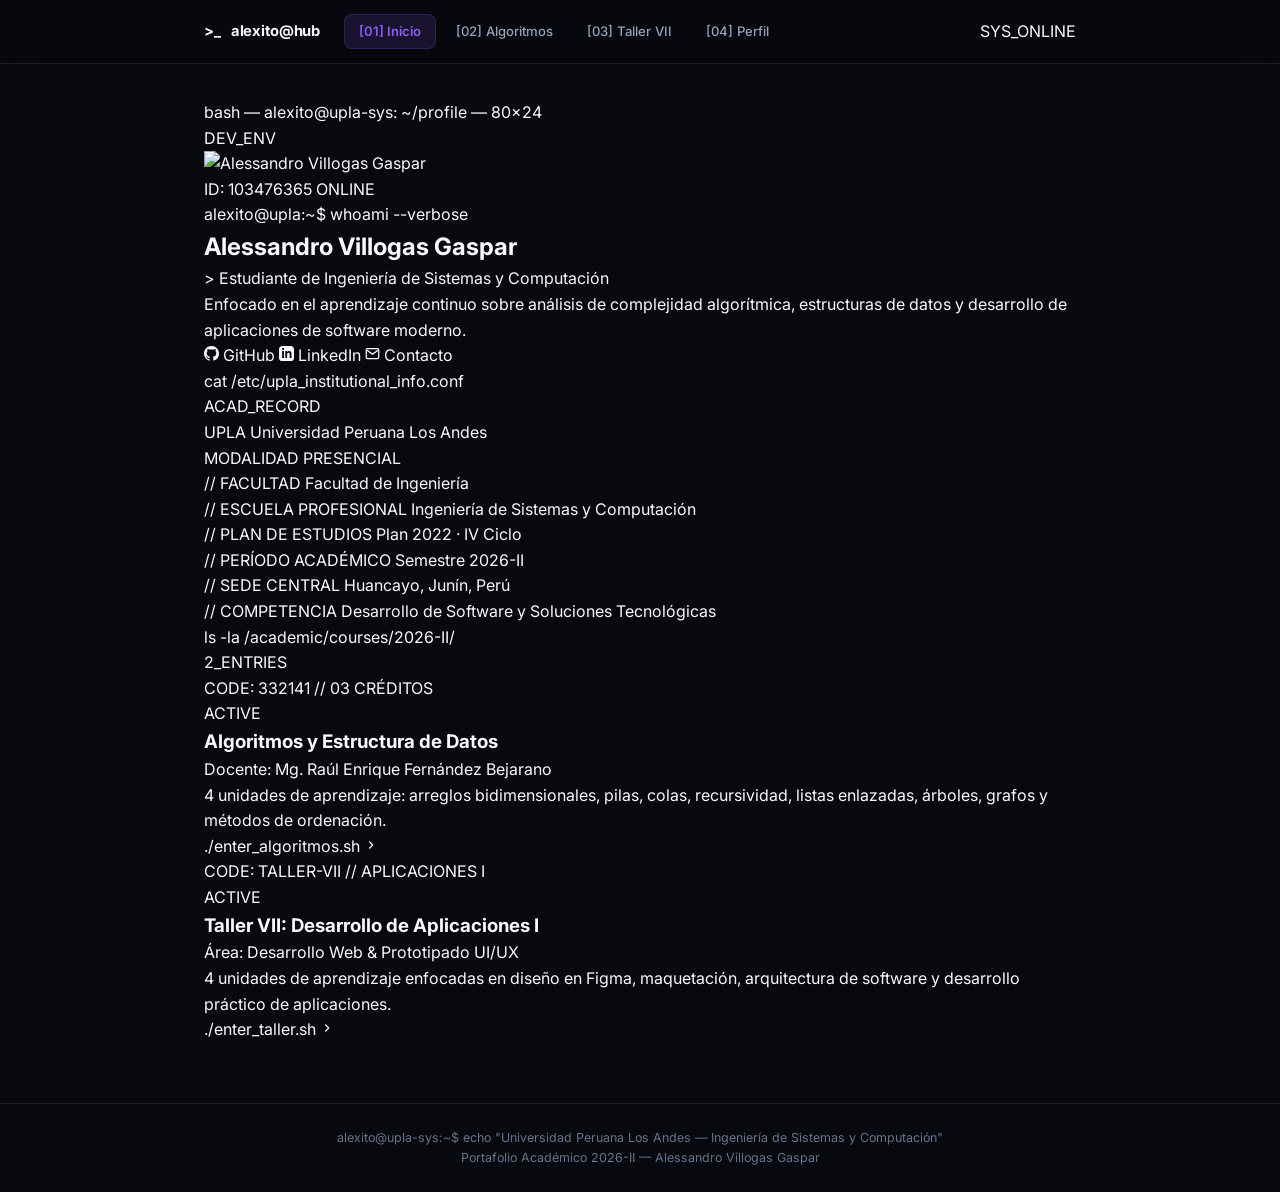
==== commit 935feb54: "feat: implement terminal theme UI across pages and add custom stylesheet and script assets" ====
--- a/index.html
+++ b/index.html
@@ -3,9 +3,9 @@
 <head>
   <meta charset="UTF-8" />
   <meta name="viewport" content="width=device-width, initial-scale=1.0" />
-  <meta name="description" content="Portafolio académico de Ingeniería de Sistemas — Asignaturas universitarias." />
-  <title>Inicio — Portafolio Académico</title>
-  <link rel="icon" href="data:image/svg+xml,<svg xmlns='http://www.w3.org/2000/svg' viewBox='0 0 24 24' fill='none' stroke='%238b5cf6' stroke-width='2'><path d='M22 10v6M2 10l10-5 10 5-10 5z'/><path d='M6 12v5c3 3 9 3 12 0v-5'/></svg>" />
+  <meta name="description" content="Portafolio académico de Alessandro Villogas Gaspar — Ingeniería de Sistemas y Computación — UPLA." />
+  <title>Terminal Académico — Alessandro Villogas</title>
+  <link rel="icon" href="data:image/svg+xml,<svg xmlns='http://www.w3.org/2000/svg' viewBox='0 0 24 24' fill='none' stroke='%238b5cf6' stroke-width='2'><polyline points='4 17 10 11 4 5'/><line x1='12' y1='19' x2='20' y2='19'/></svg>" />
   <link rel="stylesheet" href="assets/css/styles.css" />
 </head>
 <body>
@@ -13,17 +13,20 @@
 <nav class="navbar" role="navigation" aria-label="Navegación principal">
   <div class="navbar-inner">
     <a href="index.html" class="navbar-brand">
-      <span class="brand-dot"></span>
-      Portafolio
+      <span class="brand-terminal-prompt">&gt;_</span>
+      <span class="brand-text">alexito@hub</span>
     </a>
     <div class="navbar-links">
-      <a href="index.html" class="nav-link active" id="nav-inicio">Inicio</a>
-      <a href="algoritmos.html" class="nav-link" id="nav-algoritmos">Algoritmos y Estructura de Datos</a>
-      <a href="taller-vii.html" class="nav-link" id="nav-taller">Taller VII: Desarrollo de Aplicaciones I</a>
-      <a href="perfil.html" class="nav-link" id="nav-profile">Perfil</a>
+      <a href="index.html" class="nav-link active" id="nav-inicio">[01] Inicio</a>
+      <a href="algoritmos.html" class="nav-link" id="nav-algoritmos">[02] Algoritmos</a>
+      <a href="taller-vii.html" class="nav-link" id="nav-taller">[03] Taller VII</a>
+      <a href="perfil.html" class="nav-link" id="nav-profile">[04] Perfil</a>
     </div>
     <div class="navbar-spacer"></div>
     <div class="navbar-actions">
+      <span class="sys-status-badge">
+        <span class="sys-dot"></span> SYS_ONLINE
+      </span>
       <button class="burger" id="burger" aria-label="Abrir menú">
         <span></span><span></span><span></span>
       </button>
@@ -32,44 +35,193 @@
 </nav>
 
 <div class="nav-drawer" id="nav-drawer">
-  <a href="index.html" class="drawer-link active">Inicio</a>
-  <a href="algoritmos.html" class="drawer-link">Algoritmos y Estructura de Datos</a>
-  <a href="taller-vii.html" class="drawer-link">Taller VII: Desarrollo de Aplicaciones I</a>
-  <a href="perfil.html" class="drawer-link">Perfil</a>
+  <a href="index.html" class="drawer-link active">&gt; Inicio</a>
+  <a href="algoritmos.html" class="drawer-link">&gt; Algoritmos y Estructura de Datos</a>
+  <a href="taller-vii.html" class="drawer-link">&gt; Taller VII: Desarrollo de Aplicaciones I</a>
+  <a href="perfil.html" class="drawer-link">&gt; Perfil</a>
 </div>
 
 <main class="page-wrapper">
   <div class="container">
-    <div class="hero">
-      <span class="hero-tag">Ingeniería de Sistemas</span>
-      <h1>Portafolio Académico</h1>
-      <p>Selecciona una asignatura para consultar sus unidades y entregas.</p>
-    </div>
-
-    <div class="home-subjects">
-      <div class="home-subject-card">
-        <div class="home-subject-top">
-          <span class="home-subject-tag">Asignatura I</span>
-          <h2 class="home-subject-title">Algoritmos y Estructura de Datos</h2>
-          <p class="home-subject-desc">4 unidades de aprendizaje con talleres, laboratorios y proyectos.</p>
-        </div>
-        <a href="algoritmos.html" class="home-subject-btn">Ingresar &rarr;</a>
-      </div>
-
-      <div class="home-subject-card">
-        <div class="home-subject-top">
-          <span class="home-subject-tag">Asignatura II</span>
-          <h2 class="home-subject-title">Taller VII: Desarrollo de Aplicaciones I</h2>
-          <p class="home-subject-desc">4 unidades de aprendizaje con talleres, prácticas y desarrollo web.</p>
-        </div>
-        <a href="taller-vii.html" class="home-subject-btn">Ingresar &rarr;</a>
-      </div>
-    </div>
+
+    <!-- Terminal Window: Perfil y Datos de Desarrollador -->
+    <section class="terminal-window profile-terminal">
+      <div class="terminal-topbar">
+        <div class="terminal-dots">
+          <span class="term-dot dot-red"></span>
+          <span class="term-dot dot-yellow"></span>
+          <span class="term-dot dot-green"></span>
+        </div>
+        <div class="terminal-title">bash — alexito@upla-sys: ~/profile — 80x24</div>
+        <div class="terminal-topbar-right">
+          <span class="term-flag">DEV_ENV</span>
+        </div>
+      </div>
+
+      <div class="terminal-body profile-term-body">
+        <div class="profile-left-col">
+          <div class="photo-term-frame">
+            <img src="https://github.com/Alexito-Hub.png" alt="Alessandro Villogas Gaspar" class="photo-term-img" />
+            <div class="photo-scanline"></div>
+          </div>
+          <div class="photo-meta-tag">
+            <span class="meta-tag-id">ID: 103476365</span>
+            <span class="meta-tag-status">ONLINE</span>
+          </div>
+        </div>
+
+        <div class="profile-right-col">
+          <div class="term-cmd-line">
+            <span class="term-user">alexito@upla</span>:<span class="term-path">~</span>$ whoami --verbose
+          </div>
+
+          <div class="term-identity-block">
+            <h1 class="term-dev-name">Alessandro Villogas Gaspar</h1>
+            <div class="term-role-pill">
+              <span class="pill-prefix">&gt;</span> Estudiante de Ingeniería de Sistemas y Computación
+            </div>
+            <p class="term-bio-text">
+              Enfocado en el aprendizaje continuo sobre análisis de complejidad algorítmica, estructuras de datos y desarrollo de aplicaciones de software moderno.
+            </p>
+          </div>
+
+          <div class="term-social-row">
+            <a href="https://github.com/Alexito-Hub" target="_blank" rel="noopener noreferrer" class="term-btn btn-github">
+              <svg width="15" height="15" viewBox="0 0 24 24" fill="currentColor"><path d="M12 0C5.37 0 0 5.37 0 12c0 5.31 3.435 9.795 8.205 11.385.6.105.825-.255.825-.57 0-.285-.015-1.23-.015-2.235-3.015.555-3.795-.735-4.035-1.41-.135-.345-.72-1.41-1.23-1.695-.42-.225-1.02-.78-.015-.795.945-.015 1.62.87 1.845 1.23 1.08 1.815 2.805 1.305 3.495.99.105-.78.42-1.305.765-1.605-2.67-.3-5.46-1.335-5.46-5.925 0-1.305.465-2.385 1.23-3.225-.12-.3-.54-1.53.12-3.18 0 0 1.005-.315 3.3 1.23.96-.27 1.98-.405 3-.405s2.04.135 3 .405c2.295-1.56 3.3-1.23 3.3-1.23.66 1.65.24 2.88.12 3.18.765.84 1.23 1.905 1.23 3.225 0 4.605-2.805 5.625-5.475 5.925.435.375.81 1.095.81 2.22 0 1.605-.015 2.895-.015 3.3 0 .315.225.69.825.57A12.02 12.02 0 0024 12c0-6.63-5.37-12-12-12z"/></svg>
+              <span>GitHub</span>
+            </a>
+            <a href="https://www.linkedin.com/in/alessandro-villogas/" target="_blank" rel="noopener noreferrer" class="term-btn btn-linkedin">
+              <svg width="15" height="15" viewBox="0 0 24 24" fill="currentColor"><path d="M19 0h-14c-2.761 0-5 2.239-5 5v14c0 2.761 2.239 5 5 5h14c2.762 0 5-2.239 5-5v-14c0-2.761-2.238-5-5-5zm-11 19h-3v-11h3v11zm-1.5-12.268c-.966 0-1.75-.79-1.75-1.764s.784-1.764 1.75-1.764 1.75.79 1.75 1.764-.783 1.764-1.75 1.764zm13.5 12.268h-3v-5.604c0-3.368-4-3.113-4 0v5.604h-3v-11h3v1.765c1.396-2.586 7-2.777 7 2.476v6.759z"/></svg>
+              <span>LinkedIn</span>
+            </a>
+            <a href="mailto:alessandrovillogas@outlook.es" class="term-btn btn-mail">
+              <svg width="15" height="15" viewBox="0 0 24 24" fill="none" stroke="currentColor" stroke-width="2"><path d="M4 4h16c1.1 0 2 .9 2 2v12c0 1.1-.9 2-2 2H4c-1.1 0-2-.9-2-2V6c0-1.1.9-2 2-2z"></path><polyline points="22,6 12,13 2,6"></polyline></svg>
+              <span>Contacto</span>
+            </a>
+          </div>
+        </div>
+      </div>
+    </section>
+
+    <!-- Terminal Window: Información Institucional de la Universidad -->
+    <section class="terminal-window upla-terminal">
+      <div class="terminal-topbar">
+        <div class="terminal-dots">
+          <span class="term-dot dot-red"></span>
+          <span class="term-dot dot-yellow"></span>
+          <span class="term-dot dot-green"></span>
+        </div>
+        <div class="terminal-title">cat /etc/upla_institutional_info.conf</div>
+        <div class="terminal-topbar-right">
+          <span class="term-code-tag">ACAD_RECORD</span>
+        </div>
+      </div>
+
+      <div class="terminal-body upla-term-body">
+        <div class="upla-header-row">
+          <div class="upla-logo-text">
+            <span class="upla-sigla">UPLA</span>
+            <span class="upla-full-name">Universidad Peruana Los Andes</span>
+          </div>
+          <span class="upla-badge-presencial">MODALIDAD PRESENCIAL</span>
+        </div>
+
+        <div class="upla-info-grid">
+          <div class="upla-info-card">
+            <span class="info-card-label">// FACULTAD</span>
+            <span class="info-card-value">Facultad de Ingeniería</span>
+          </div>
+          <div class="upla-info-card">
+            <span class="info-card-label">// ESCUELA PROFESIONAL</span>
+            <span class="info-card-value">Ingeniería de Sistemas y Computación</span>
+          </div>
+          <div class="upla-info-card">
+            <span class="info-card-label">// PLAN DE ESTUDIOS</span>
+            <span class="info-card-value">Plan 2022 · IV Ciclo</span>
+          </div>
+          <div class="upla-info-card">
+            <span class="info-card-label">// PERÍODO ACADÉMICO</span>
+            <span class="info-card-value">Semestre 2026-II</span>
+          </div>
+          <div class="upla-info-card">
+            <span class="info-card-label">// SEDE CENTRAL</span>
+            <span class="info-card-value">Huancayo, Junín, Perú</span>
+          </div>
+          <div class="upla-info-card">
+            <span class="info-card-label">// COMPETENCIA</span>
+            <span class="info-card-value">Desarrollo de Software y Soluciones Tecnológicas</span>
+          </div>
+        </div>
+      </div>
+    </section>
+
+    <!-- Terminal Window: Cursos Registrados -->
+    <section class="terminal-window courses-terminal">
+      <div class="terminal-topbar">
+        <div class="terminal-dots">
+          <span class="term-dot dot-red"></span>
+          <span class="term-dot dot-yellow"></span>
+          <span class="term-dot dot-green"></span>
+        </div>
+        <div class="terminal-title">ls -la /academic/courses/2026-II/</div>
+        <div class="terminal-topbar-right">
+          <span class="term-code-tag">2_ENTRIES</span>
+        </div>
+      </div>
+
+      <div class="terminal-body courses-term-body">
+        <div class="courses-term-grid">
+          <!-- Curso 1 -->
+          <div class="course-term-card">
+            <div class="course-term-header">
+              <div class="course-code-tag">CODE: 332141 // 03 CRÉDITOS</div>
+              <span class="course-status-dot">ACTIVE</span>
+            </div>
+            <h3 class="course-term-title">Algoritmos y Estructura de Datos</h3>
+            <p class="course-term-docente">Docente: Mg. Raúl Enrique Fernández Bejarano</p>
+            <p class="course-term-desc">
+              4 unidades de aprendizaje: arreglos bidimensionales, pilas, colas, recursividad, listas enlazadas, árboles, grafos y métodos de ordenación.
+            </p>
+            <div class="course-term-actions">
+              <a href="algoritmos.html" class="term-action-btn">
+                <span>./enter_algoritmos.sh</span>
+                <svg width="14" height="14" viewBox="0 0 24 24" fill="none" stroke="currentColor" stroke-width="2"><polyline points="9 18 15 12 9 6"></polyline></svg>
+              </a>
+            </div>
+          </div>
+
+          <!-- Curso 2 -->
+          <div class="course-term-card">
+            <div class="course-term-header">
+              <div class="course-code-tag">CODE: TALLER-VII // APLICACIONES I</div>
+              <span class="course-status-dot">ACTIVE</span>
+            </div>
+            <h3 class="course-term-title">Taller VII: Desarrollo de Aplicaciones I</h3>
+            <p class="course-term-docente">Área: Desarrollo Web & Prototipado UI/UX</p>
+            <p class="course-term-desc">
+              4 unidades de aprendizaje enfocadas en diseño en Figma, maquetación, arquitectura de software y desarrollo práctico de aplicaciones.
+            </p>
+            <div class="course-term-actions">
+              <a href="taller-vii.html" class="term-action-btn">
+                <span>./enter_taller.sh</span>
+                <svg width="14" height="14" viewBox="0 0 24 24" fill="none" stroke="currentColor" stroke-width="2"><polyline points="9 18 15 12 9 6"></polyline></svg>
+              </a>
+            </div>
+          </div>
+        </div>
+      </div>
+    </section>
+
   </div>
 </main>
 
 <footer class="site-footer">
-  Portafolio Académico &mdash; Ingeniería de Sistemas
+  <div class="footer-terminal-line">
+    <span>alexito@upla-sys:~$ echo "Universidad Peruana Los Andes — Ingeniería de Sistemas y Computación"</span>
+  </div>
+  <div class="footer-copy">
+    Portafolio Académico 2026-II &mdash; Alessandro Villogas Gaspar
+  </div>
 </footer>
 
 <script src="assets/js/app.js"></script>
--- a/assets/css/styles.css
+++ b/assets/css/styles.css
@@ -1,16 +1,22 @@
-@import url('https://fonts.googleapis.com/css2?family=Inter:wght@400;500;600;700;800&family=JetBrains+Mono:wght@400;500&display=swap');
+@import url('https://fonts.googleapis.com/css2?family=Inter:wght@400;500;600;700;800&family=JetBrains+Mono:wght@400;500;600&display=swap');
 
 :root {
-  --bg:           #09090f;
-  --bg-surface:   #11111b;
-  --bg-card:      #151522;
-  --border:       rgba(255, 255, 255, 0.08);
-  --border-hover: rgba(139, 92, 246, 0.45);
+  --bg:           #08080f;
+  --bg-surface:   #0f0f1b;
+  --bg-card:      #131322;
+  --bg-card-hover:#18182b;
+  --border:       rgba(255, 255, 255, 0.09);
+  --border-hover: rgba(139, 92, 246, 0.5);
+  --border-active:rgba(56, 189, 248, 0.6);
   --violet:       #8b5cf6;
-  --violet-dim:   rgba(139, 92, 246, 0.12);
-  --violet-glow:  rgba(139, 92, 246, 0.25);
+  --violet-dim:   rgba(139, 92, 246, 0.14);
+  --violet-glow:  rgba(139, 92, 246, 0.35);
   --sky:          #38bdf8;
-  --sky-dim:      rgba(56, 189, 248, 0.12);
+  --sky-dim:      rgba(56, 189, 248, 0.14);
+  --emerald:      #10b981;
+  --emerald-dim:  rgba(16, 185, 129, 0.14);
+  --amber:        #f59e0b;
+  --amber-dim:    rgba(245, 158, 11, 0.14);
   --text-1:       #f8fafc;
   --text-2:       #94a3b8;
   --text-3:       #64748b;
@@ -32,24 +38,39 @@
   min-height: 100vh;
   display: flex;
   flex-direction: column;
+  position: relative;
+  overflow-x: hidden;
 }
 a { text-decoration: none; color: inherit; }
 button { cursor: pointer; border: none; background: none; font-family: inherit; }
 
+/* Hacker / Cyber Matrix Canvas Background */
+#matrix-bg-canvas {
+  position: fixed;
+  top: 0;
+  left: 0;
+  width: 100vw;
+  height: 100vh;
+  pointer-events: none;
+  z-index: -1;
+  opacity: 0.13;
+}
+
 .container {
-  max-width: 860px;
+  max-width: 920px;
   margin-inline: auto;
   padding-inline: 24px;
   width: 100%;
 }
 
+/* NAVBAR */
 .navbar {
   position: fixed;
   top: 0; left: 0; right: 0;
   height: var(--navbar-h);
-  background: rgba(9, 9, 15, 0.85);
-  backdrop-filter: blur(16px);
-  -webkit-backdrop-filter: blur(16px);
+  background: rgba(8, 8, 15, 0.85);
+  backdrop-filter: blur(18px);
+  -webkit-backdrop-filter: blur(18px);
   border-bottom: 1px solid var(--border);
   z-index: 100;
 }
@@ -58,7 +79,7 @@
   display: flex;
   align-items: center;
   gap: 24px;
-  max-width: 860px;
+  max-width: 920px;
   margin-inline: auto;
   padding-inline: 24px;
 }
@@ -70,20 +91,21 @@
   font-weight: 700;
   color: var(--text-1);
   flex-shrink: 0;
+  letter-spacing: -0.01em;
 }
 .navbar-brand .brand-dot {
   width: 8px; height: 8px; border-radius: 50%;
   background: var(--violet);
-  box-shadow: 0 0 10px var(--violet-glow);
+  box-shadow: 0 0 12px var(--violet-glow);
 }
 .navbar-links {
   display: flex;
   align-items: center;
-  gap: 4px;
+  gap: 6px;
   flex: 1;
 }
 .nav-link {
-  padding: 6px 12px;
+  padding: 6px 14px;
   border-radius: var(--radius-sm);
   font-size: 0.82rem;
   font-weight: 500;
@@ -92,7 +114,7 @@
   white-space: nowrap;
 }
 .nav-link:hover { color: var(--text-1); background: rgba(255, 255, 255, 0.05); }
-.nav-link.active { color: var(--violet); font-weight: 600; background: var(--violet-dim); }
+.nav-link.active { color: var(--violet); font-weight: 600; background: var(--violet-dim); border: 1px solid rgba(139, 92, 246, 0.2); }
 
 .navbar-spacer { flex: 1; }
 .navbar-actions { display: flex; align-items: center; gap: 10px; }
@@ -116,7 +138,7 @@
   position: fixed;
   top: var(--navbar-h);
   left: 0; right: 0;
-  background: rgba(17, 17, 27, 0.98);
+  background: rgba(15, 15, 27, 0.98);
   border-bottom: 1px solid var(--border);
   padding: 16px 24px;
   z-index: 99;
@@ -137,14 +159,281 @@
 }
 
 .page-wrapper {
-  padding-top: calc(var(--navbar-h) + 40px);
+  padding-top: calc(var(--navbar-h) + 36px);
   padding-bottom: 60px;
   flex: 1;
 }
 
+/* HERO PERFIL EN INDEX */
+.home-hero-profile {
+  display: grid;
+  grid-template-columns: 240px 1fr;
+  gap: 36px;
+  align-items: center;
+  background: var(--bg-card);
+  border: 1px solid var(--border);
+  border-radius: var(--radius-card);
+  padding: 34px;
+  margin-bottom: 40px;
+  position: relative;
+  overflow: hidden;
+  box-shadow: 0 12px 36px rgba(0, 0, 0, 0.4);
+}
+.home-hero-profile::before {
+  content: '';
+  position: absolute;
+  top: 0; right: 0; width: 260px; height: 260px;
+  background: radial-gradient(circle, var(--violet-dim) 0%, transparent 70%);
+  pointer-events: none;
+}
+
+.hero-photo-wrapper {
+  display: flex;
+  flex-direction: column;
+  align-items: center;
+  gap: 14px;
+}
+.hero-photo-frame {
+  position: relative;
+  width: 170px;
+  height: 170px;
+  border-radius: 20px;
+  padding: 4px;
+  background: linear-gradient(135deg, var(--violet), var(--sky));
+  box-shadow: 0 0 24px var(--violet-glow);
+}
+.hero-photo-img {
+  width: 100%;
+  height: 100%;
+  border-radius: 16px;
+  object-fit: cover;
+  display: block;
+  background: var(--bg-surface);
+}
+.hero-status-pill {
+  display: inline-flex;
+  align-items: center;
+  gap: 8px;
+  background: rgba(16, 185, 129, 0.12);
+  border: 1px solid rgba(16, 185, 129, 0.3);
+  padding: 4px 12px;
+  border-radius: var(--radius-pill);
+}
+.hero-status-dot {
+  width: 7px;
+  height: 7px;
+  border-radius: 50%;
+  background: var(--emerald);
+  box-shadow: 0 0 8px var(--emerald);
+}
+.hero-status-text {
+  font-size: 0.72rem;
+  font-weight: 600;
+  color: #6ee7b7;
+  letter-spacing: 0.02em;
+}
+
+.hero-info-wrapper {
+  display: flex;
+  flex-direction: column;
+  gap: 10px;
+}
+.hero-badge-tag {
+  display: flex;
+  align-items: center;
+  gap: 10px;
+  font-family: 'JetBrains Mono', monospace;
+  font-size: 0.72rem;
+  font-weight: 600;
+  color: var(--violet);
+  letter-spacing: 0.06em;
+}
+.badge-tag-prefix {
+  color: var(--violet);
+}
+.badge-tag-code {
+  color: var(--text-3);
+  background: rgba(255, 255, 255, 0.04);
+  padding: 2px 8px;
+  border-radius: var(--radius-pill);
+  border: 1px solid var(--border);
+}
+.hero-dev-name {
+  font-size: clamp(1.6rem, 3.5vw, 2.2rem);
+  font-weight: 800;
+  color: var(--text-1);
+  line-height: 1.2;
+}
+.hero-dev-role {
+  font-size: 0.95rem;
+  font-weight: 600;
+  color: var(--sky);
+}
+.hero-dev-bio {
+  font-size: 0.88rem;
+  color: var(--text-2);
+  line-height: 1.6;
+  max-width: 520px;
+}
+
+.hero-actions-row {
+  display: flex;
+  flex-wrap: wrap;
+  align-items: center;
+  gap: 10px;
+  margin-top: 10px;
+}
+.social-tech-btn {
+  display: inline-flex;
+  align-items: center;
+  gap: 8px;
+  padding: 8px 16px;
+  border-radius: var(--radius-sm);
+  font-size: 0.82rem;
+  font-weight: 600;
+  background: rgba(255, 255, 255, 0.04);
+  border: 1px solid var(--border);
+  color: var(--text-1);
+  transition: all var(--t) var(--ease);
+}
+.social-tech-btn:hover {
+  background: rgba(255, 255, 255, 0.09);
+  border-color: rgba(255, 255, 255, 0.25);
+  transform: translateY(-2px);
+}
+.social-tech-btn.btn-github:hover {
+  border-color: var(--violet);
+  box-shadow: 0 4px 16px var(--violet-glow);
+}
+.social-tech-btn.btn-linkedin:hover {
+  border-color: var(--sky);
+  box-shadow: 0 4px 16px var(--sky-dim);
+}
+.social-tech-btn.btn-contact:hover {
+  border-color: var(--emerald);
+  box-shadow: 0 4px 16px var(--emerald-dim);
+}
+
+/* SUBJECTS SECTION EN INDEX */
+.subjects-header-bar {
+  display: flex;
+  align-items: flex-end;
+  justify-content: space-between;
+  margin-bottom: 20px;
+  padding-bottom: 12px;
+  border-bottom: 1px solid var(--border);
+}
+.subjects-header-left {
+  display: flex;
+  flex-direction: column;
+  gap: 4px;
+}
+.subjects-code {
+  font-family: 'JetBrains Mono', monospace;
+  font-size: 0.72rem;
+  color: var(--text-3);
+  letter-spacing: 0.06em;
+}
+.subjects-title {
+  font-size: 1.25rem;
+  font-weight: 800;
+  color: var(--text-1);
+}
+.subjects-count-tag {
+  font-size: 0.75rem;
+  font-weight: 600;
+  color: var(--violet);
+  background: var(--violet-dim);
+  border: 1px solid rgba(139, 92, 246, 0.25);
+  padding: 3px 10px;
+  border-radius: var(--radius-pill);
+}
+
+.home-subjects {
+  display: grid;
+  grid-template-columns: repeat(auto-fit, minmax(320px, 1fr));
+  gap: 20px;
+}
+.home-subject-card {
+  background: var(--bg-card);
+  border: 1px solid var(--border);
+  border-radius: var(--radius-card);
+  padding: 26px;
+  display: flex;
+  flex-direction: column;
+  justify-content: space-between;
+  gap: 20px;
+  transition: all var(--t) var(--ease);
+}
+.home-subject-card:hover {
+  border-color: var(--border-hover);
+  background: var(--bg-card-hover);
+  transform: translateY(-3px);
+  box-shadow: 0 14px 34px rgba(0, 0, 0, 0.45);
+}
+.home-subject-top {
+  display: flex;
+  flex-direction: column;
+  gap: 10px;
+}
+.subject-card-badges {
+  display: flex;
+  align-items: center;
+  justify-content: space-between;
+}
+.home-subject-tag {
+  font-size: 0.72rem;
+  font-weight: 700;
+  color: var(--violet);
+  text-transform: uppercase;
+  letter-spacing: 0.05em;
+}
+.subject-tag-status {
+  font-size: 0.7rem;
+  font-weight: 600;
+  color: var(--text-3);
+  background: rgba(255, 255, 255, 0.04);
+  padding: 2px 8px;
+  border-radius: var(--radius-pill);
+  border: 1px solid var(--border);
+}
+.home-subject-title {
+  font-size: 1.18rem;
+  font-weight: 700;
+  color: var(--text-1);
+  line-height: 1.35;
+}
+.home-subject-desc {
+  font-size: 0.85rem;
+  color: var(--text-2);
+  line-height: 1.5;
+}
+.subject-card-footer {
+  display: flex;
+  align-items: center;
+}
+.home-subject-btn {
+  display: inline-flex;
+  align-items: center;
+  gap: 8px;
+  padding: 8px 16px;
+  border-radius: var(--radius-sm);
+  background: var(--violet);
+  color: #fff;
+  font-size: 0.82rem;
+  font-weight: 600;
+  transition: all var(--t) var(--ease);
+}
+.home-subject-btn:hover {
+  background: #7c3aed;
+  box-shadow: 0 0 14px var(--violet-glow);
+  transform: translateX(3px);
+}
+
+/* HERO EN ASIGNATURAS */
 .hero {
   text-align: center;
-  margin-bottom: 36px;
+  margin-bottom: 34px;
 }
 .hero-tag {
   display: inline-block;
@@ -160,227 +449,534 @@
   margin-bottom: 12px;
 }
 .hero h1 {
-  font-size: clamp(1.8rem, 4vw, 2.4rem);
+  font-size: clamp(1.8rem, 4vw, 2.3rem);
   font-weight: 800;
   color: var(--text-1);
   margin-bottom: 8px;
-  line-height: 1.2;
+  line-height: 1.25;
 }
 .hero p {
-  font-size: 0.95rem;
+  font-size: 0.92rem;
   color: var(--text-2);
   max-width: 580px;
   margin-inline: auto;
 }
 
-.home-subjects {
-  display: grid;
-  grid-template-columns: repeat(auto-fit, minmax(320px, 1fr));
-  gap: 20px;
-  margin-top: 10px;
-}
-.home-subject-card {
-  background: var(--bg-card);
-  border: 1px solid var(--border);
-  border-radius: var(--radius-card);
-  padding: 28px;
-  display: flex;
-  flex-direction: column;
-  justify-content: space-between;
-  gap: 16px;
-  transition: all var(--t) var(--ease);
-}
-.home-subject-card:hover {
-  border-color: var(--border-hover);
-  transform: translateY(-3px);
-  box-shadow: 0 12px 30px rgba(0, 0, 0, 0.4);
-}
-.home-subject-top {
-  display: flex;
-  flex-direction: column;
-  gap: 8px;
-}
-.home-subject-tag {
-  font-size: 0.72rem;
-  font-weight: 700;
-  color: var(--violet);
-  text-transform: uppercase;
-  letter-spacing: 0.05em;
-}
-.home-subject-title {
-  font-size: 1.2rem;
-  font-weight: 700;
-  color: var(--text-1);
-  line-height: 1.3;
-}
-.home-subject-desc {
-  font-size: 0.85rem;
-  color: var(--text-2);
-  line-height: 1.5;
-}
-.home-subject-btn {
-  display: inline-flex;
-  align-items: center;
-  justify-content: center;
-  gap: 8px;
-  padding: 10px 18px;
-  border-radius: var(--radius-sm);
-  background: var(--violet);
-  color: #fff;
-  font-size: 0.84rem;
-  font-weight: 600;
-  transition: all var(--t) var(--ease);
-  width: fit-content;
-}
-.home-subject-btn:hover {
-  background: #7c3aed;
-  transform: translateX(2px);
-}
-
+/* ==========================================
+   NUEVO DISEÑO DE UNIDADES Y ENTREGAS POR SEMANA
+   ========================================== */
 .units-stack {
   display: flex;
   flex-direction: column;
-  gap: 18px;
-}
+  gap: 24px;
+}
+
 .unit-rect {
   background: var(--bg-card);
   border: 1px solid var(--border);
   border-radius: var(--radius-card);
-  padding: 22px 26px;
-  display: flex;
-  flex-direction: column;
-  gap: 14px;
+  padding: 24px 28px;
+  display: flex;
+  flex-direction: column;
+  gap: 18px;
   transition: border-color var(--t) var(--ease);
 }
 .unit-rect:hover {
-  border-color: var(--border-hover);
-}
+  border-color: rgba(255, 255, 255, 0.16);
+}
+
 .unit-rect-header {
-  display: flex;
-  align-items: center;
-  justify-content: space-between;
-  gap: 12px;
-  padding-bottom: 12px;
+  padding-bottom: 14px;
   border-bottom: 1px solid var(--border);
 }
-.unit-rect-title {
-  font-size: 1rem;
-  font-weight: 700;
-  color: var(--text-1);
-  display: flex;
-  align-items: center;
-  gap: 10px;
+.unit-header-info {
+  display: flex;
+  flex-direction: column;
+  gap: 6px;
+}
+.unit-tag-row {
+  display: flex;
+  align-items: center;
+  gap: 8px;
 }
 .unit-rect-tag {
+  font-family: 'JetBrains Mono', monospace;
   font-size: 0.7rem;
   font-weight: 700;
   color: var(--violet);
-  text-transform: uppercase;
-  letter-spacing: 0.05em;
   background: var(--violet-dim);
   padding: 2px 8px;
+  border-radius: var(--radius-sm);
+  border: 1px solid rgba(139, 92, 246, 0.3);
+  letter-spacing: 0.05em;
+}
+.unit-status-tag {
+  font-size: 0.7rem;
+  color: var(--text-3);
+  background: rgba(255, 255, 255, 0.03);
+  padding: 2px 8px;
   border-radius: var(--radius-pill);
-  border: 1px solid rgba(139, 92, 246, 0.25);
-  white-space: nowrap;
-}
-
-.unit-items {
+  border: 1px solid var(--border);
+}
+.unit-rect-title {
+  font-size: 1.05rem;
+  font-weight: 700;
+  color: var(--text-1);
+  line-height: 1.35;
+}
+.unit-rect-capacidad {
+  font-size: 0.78rem;
+  color: var(--text-2);
+  line-height: 1.5;
+  margin-top: 2px;
+}
+
+/* LISTA DE ENTREGAS POR SEMANA */
+.unit-deliveries-stack {
+  display: flex;
+  flex-direction: column;
+  gap: 14px;
+}
+
+.delivery-item-card {
   display: grid;
-  grid-template-columns: repeat(auto-fill, minmax(180px, 1fr));
-  gap: 12px;
-}
-.unit-item-row {
-  display: flex;
-  flex-direction: column;
-  justify-content: space-between;
-  gap: 12px;
-  padding: 16px;
+  grid-template-columns: 130px 1fr auto;
+  gap: 20px;
+  align-items: center;
   background: rgba(255, 255, 255, 0.02);
   border: 1px solid var(--border);
   border-radius: var(--radius-sm);
-  aspect-ratio: 1 / 1;
-  transition: all var(--t) var(--ease);
-}
-.unit-item-row:hover {
+  padding: 16px 20px;
+  transition: all var(--t) var(--ease);
+}
+.delivery-item-card:hover {
   background: rgba(255, 255, 255, 0.04);
-  border-color: rgba(255, 255, 255, 0.12);
-}
-.unit-item-left {
-  display: flex;
-  flex-direction: column;
-  gap: 10px;
-  flex: 1;
-  min-width: 0;
-}
-.unit-item-name {
-  font-size: 0.82rem;
-  font-weight: 500;
-  color: var(--text-1);
-  line-height: 1.4;
-  display: -webkit-box;
-  -webkit-line-clamp: 4;
-  line-clamp: 4;
-  -webkit-box-orient: vertical;
-  overflow: hidden;
-}
-
-.badge {
+  border-color: var(--border-hover);
+  transform: translateY(-1px);
+}
+
+.delivery-left {
+  display: flex;
+  flex-direction: column;
+  gap: 6px;
+  align-items: flex-start;
+}
+.delivery-week-badge {
+  font-family: 'JetBrains Mono', monospace;
+  font-size: 0.72rem;
+  font-weight: 700;
+  color: var(--text-1);
+  letter-spacing: 0.05em;
+  background: rgba(255, 255, 255, 0.05);
+  padding: 3px 8px;
+  border-radius: 4px;
+  border: 1px solid var(--border);
+}
+.delivery-type-pill {
   font-size: 0.65rem;
   font-weight: 700;
-  padding: 2px 7px;
+  padding: 2px 8px;
   border-radius: var(--radius-pill);
+  letter-spacing: 0.04em;
   text-transform: uppercase;
-  letter-spacing: 0.04em;
-  white-space: nowrap;
-  flex-shrink: 0;
-}
-.badge-pdf   { background: rgba(239, 68, 68, 0.15); color: #fca5a5; border: 1px solid rgba(239, 68, 68, 0.3); }
-.badge-word  { background: rgba(37, 99, 235, 0.18); color: #93c5fd; border: 1px solid rgba(37, 99, 235, 0.35); }
-.badge-enlace{ background: rgba(6, 182, 212, 0.15); color: #67e8f9; border: 1px solid rgba(6, 182, 212, 0.3); }
-
-.unit-item-actions {
-  display: flex;
-  flex-wrap: wrap;
-  gap: 6px;
-  margin-top: auto;
-}
-.action-btn {
-  display: inline-flex;
-  align-items: center;
-  gap: 5px;
-  padding: 5px 12px;
-  border-radius: var(--radius-pill);
-  font-size: 0.74rem;
-  font-weight: 600;
-  transition: all var(--t) var(--ease);
-  cursor: pointer;
-  white-space: nowrap;
-}
-.action-btn.btn-view {
-  background: rgba(239, 68, 68, 0.15);
+}
+.delivery-type-pill.type-img {
+  background: rgba(139, 92, 246, 0.16);
+  color: #c4b5fd;
+  border: 1px solid rgba(139, 92, 246, 0.35);
+}
+.delivery-type-pill.type-rar {
+  background: rgba(245, 158, 11, 0.16);
+  color: #fcd34d;
+  border: 1px solid rgba(245, 158, 11, 0.35);
+}
+.delivery-type-pill.type-figma {
+  background: rgba(242, 78, 30, 0.16);
   color: #fca5a5;
-  border: 1px solid rgba(239, 68, 68, 0.3);
-}
-.action-btn.btn-view:hover { background: #ef4444; color: #fff; }
-.action-btn.btn-word {
-  background: rgba(37, 99, 235, 0.18);
+  border: 1px solid rgba(242, 78, 30, 0.35);
+}
+.delivery-type-pill.type-word {
+  background: rgba(37, 99, 235, 0.16);
   color: #93c5fd;
   border: 1px solid rgba(37, 99, 235, 0.35);
 }
-.action-btn.btn-word:hover { background: #2563eb; color: #fff; }
-.action-btn.btn-link {
-  background: rgba(6, 182, 212, 0.15);
-  color: #67e8f9;
-  border: 1px solid rgba(6, 182, 212, 0.3);
-}
-.action-btn.btn-link:hover { background: #06b6d4; color: #fff; }
-.action-btn.btn-dl {
-  background: transparent;
+.delivery-type-pill.type-pdf {
+  background: rgba(239, 68, 68, 0.16);
+  color: #fca5a5;
+  border: 1px solid rgba(239, 68, 68, 0.35);
+}
+
+.delivery-center {
+  display: flex;
+  flex-direction: column;
+  gap: 10px;
+  min-width: 0;
+}
+.delivery-main-info {
+  display: flex;
+  flex-direction: column;
+  gap: 2px;
+}
+.delivery-title {
+  font-size: 0.92rem;
+  font-weight: 600;
+  color: var(--text-1);
+}
+.delivery-sub {
+  font-size: 0.76rem;
+  color: var(--text-3);
+}
+
+/* Preview Strip de Miniaturas */
+.delivery-thumb-strip {
+  display: flex;
+  align-items: center;
+  gap: 8px;
+  flex-wrap: wrap;
+}
+.delivery-mini-thumb {
+  width: 48px;
+  height: 38px;
+  border-radius: 6px;
+  overflow: hidden;
+  border: 1px solid var(--border);
+  cursor: pointer;
+  background: #000;
+  transition: all var(--t) var(--ease);
+}
+.delivery-mini-thumb:hover {
+  border-color: var(--violet);
+  transform: scale(1.06);
+  box-shadow: 0 0 10px var(--violet-glow);
+}
+.delivery-mini-thumb img {
+  width: 100%;
+  height: 100%;
+  object-fit: cover;
+  display: block;
+}
+.delivery-thumb-more {
+  padding: 4px 10px;
+  border-radius: var(--radius-pill);
+  font-size: 0.7rem;
+  font-weight: 600;
+  color: var(--violet);
+  background: var(--violet-dim);
+  border: 1px solid rgba(139, 92, 246, 0.25);
+  transition: all var(--t) var(--ease);
+}
+.delivery-thumb-more:hover {
+  background: var(--violet);
+  color: #fff;
+}
+
+.delivery-right {
+  display: flex;
+  flex-direction: column;
+  align-items: stretch;
+  gap: 8px;
+  flex-shrink: 0;
+}
+.action-tech-btn {
+  display: inline-flex;
+  align-items: center;
+  justify-content: center;
+  gap: 6px;
+  padding: 7px 16px;
+  border-radius: var(--radius-sm);
+  font-size: 0.78rem;
+  font-weight: 600;
+  transition: all var(--t) var(--ease);
+  white-space: nowrap;
+}
+.action-tech-btn.btn-view-gallery {
+  background: var(--violet);
+  color: #fff;
+  border: 1px solid var(--violet);
+  box-shadow: 0 0 10px var(--violet-glow);
+}
+.action-tech-btn.btn-view-gallery:hover {
+  background: #7c3aed;
+  box-shadow: 0 0 16px var(--violet-glow);
+  transform: translateY(-1px);
+}
+.action-tech-btn.btn-github-sub {
+  background: rgba(255, 255, 255, 0.04);
+  border: 1px solid var(--border);
   color: var(--text-2);
-  border: 1px solid var(--border);
-}
-.action-btn.btn-dl:hover { border-color: var(--text-1); color: var(--text-1); }
-
+}
+.action-tech-btn.btn-github-sub:hover {
+  background: rgba(255, 255, 255, 0.08);
+  border-color: rgba(255, 255, 255, 0.2);
+  color: var(--text-1);
+}
+.action-tech-btn.btn-dl-rar {
+  background: rgba(245, 158, 11, 0.18);
+  color: #fcd34d;
+  border: 1px solid rgba(245, 158, 11, 0.4);
+}
+.action-tech-btn.btn-dl-rar:hover {
+  background: #d97706;
+  color: #fff;
+  transform: translateY(-1px);
+}
+.action-tech-btn.btn-open-link {
+  background: rgba(56, 189, 248, 0.16);
+  color: #7dd3fc;
+  border: 1px solid rgba(56, 189, 248, 0.4);
+}
+.action-tech-btn.btn-open-link:hover {
+  background: #0284c7;
+  color: #fff;
+  transform: translateY(-1px);
+}
+
+/* UNIDAD VACÍA - ESTADO TECNOLÓGICO */
+.unit-empty-tech {
+  display: flex;
+  align-items: center;
+  gap: 14px;
+  padding: 16px 20px;
+  border-radius: var(--radius-sm);
+  background: rgba(255, 255, 255, 0.015);
+  border: 1px dashed var(--border);
+}
+.tech-empty-icon {
+  color: var(--text-3);
+  display: flex;
+  align-items: center;
+  justify-content: center;
+}
+.tech-empty-text {
+  display: flex;
+  flex-direction: column;
+  gap: 2px;
+}
+.tech-empty-code {
+  font-family: 'JetBrains Mono', monospace;
+  font-size: 0.7rem;
+  font-weight: 600;
+  color: var(--text-3);
+  letter-spacing: 0.04em;
+}
+.tech-empty-desc {
+  font-size: 0.8rem;
+  color: var(--text-2);
+}
+
+/* ==========================================
+   VISUALIZADOR LIGHTBOX (SIN EMOJIS)
+   ========================================== */
+.gallery-modal {
+  position: fixed;
+  inset: 0;
+  background: rgba(5, 5, 10, 0.9);
+  backdrop-filter: blur(16px);
+  -webkit-backdrop-filter: blur(16px);
+  z-index: 1000;
+  display: none;
+  flex-direction: column;
+  justify-content: space-between;
+  align-items: center;
+  padding: 16px 20px 20px;
+  animation: fadeIn 0.2s ease-out;
+}
+.gallery-modal.open {
+  display: flex;
+}
+.gallery-header {
+  width: 100%;
+  max-width: 1120px;
+  display: flex;
+  align-items: center;
+  justify-content: space-between;
+  padding-bottom: 12px;
+  border-bottom: 1px solid var(--border);
+  gap: 12px;
+}
+.gallery-title-box {
+  display: flex;
+  flex-direction: column;
+  gap: 2px;
+  min-width: 0;
+}
+.gallery-title {
+  font-size: 1rem;
+  font-weight: 700;
+  color: var(--text-1);
+  white-space: nowrap;
+  overflow: hidden;
+  text-overflow: ellipsis;
+}
+.gallery-subtitle {
+  font-family: 'JetBrains Mono', monospace;
+  font-size: 0.78rem;
+  color: var(--sky);
+}
+.gallery-actions {
+  display: flex;
+  align-items: center;
+  gap: 8px;
+  flex-shrink: 0;
+}
+.gallery-btn {
+  display: inline-flex;
+  align-items: center;
+  gap: 6px;
+  padding: 6px 14px;
+  border-radius: var(--radius-sm);
+  background: rgba(255, 255, 255, 0.06);
+  border: 1px solid var(--border);
+  color: var(--text-1);
+  font-size: 0.8rem;
+  font-weight: 500;
+  transition: all var(--t) var(--ease);
+  cursor: pointer;
+}
+.gallery-btn:hover {
+  background: rgba(255, 255, 255, 0.12);
+  border-color: rgba(255, 255, 255, 0.25);
+}
+.gallery-btn-close {
+  width: 32px;
+  height: 32px;
+  padding: 0;
+  justify-content: center;
+  border-radius: 50%;
+  font-size: 0.95rem;
+  background: rgba(255, 255, 255, 0.08);
+}
+.gallery-btn-close:hover {
+  background: rgba(239, 68, 68, 0.25);
+  color: #fca5a5;
+  border-color: rgba(239, 68, 68, 0.4);
+}
+
+.gallery-stage {
+  flex: 1;
+  width: 100%;
+  max-width: 1120px;
+  display: flex;
+  align-items: center;
+  justify-content: space-between;
+  gap: 16px;
+  position: relative;
+  min-height: 0;
+  padding-block: 10px;
+}
+.gallery-nav-btn {
+  width: 44px;
+  height: 44px;
+  border-radius: 50%;
+  background: rgba(19, 19, 34, 0.85);
+  border: 1px solid var(--border);
+  color: var(--text-1);
+  display: flex;
+  align-items: center;
+  justify-content: center;
+  transition: all var(--t) var(--ease);
+  flex-shrink: 0;
+  z-index: 2;
+  cursor: pointer;
+}
+.gallery-nav-btn:hover {
+  background: var(--violet);
+  border-color: var(--violet);
+  box-shadow: 0 0 16px var(--violet-glow);
+  transform: scale(1.08);
+}
+.gallery-img-container {
+  flex: 1;
+  height: 100%;
+  max-height: calc(100vh - 210px);
+  display: flex;
+  align-items: center;
+  justify-content: center;
+  position: relative;
+  overflow: hidden;
+}
+.gallery-img-container img {
+  max-width: 100%;
+  max-height: 100%;
+  object-fit: contain;
+  border-radius: var(--radius-sm);
+  box-shadow: 0 10px 40px rgba(0, 0, 0, 0.6);
+  border: 1px solid var(--border);
+  user-select: none;
+  transition: opacity 0.2s ease;
+}
+.gallery-loader {
+  position: absolute;
+  width: 38px;
+  height: 38px;
+  border: 3px solid rgba(255, 255, 255, 0.1);
+  border-top-color: var(--violet);
+  border-radius: 50%;
+  animation: spin 0.8s linear infinite;
+  display: none;
+}
+@keyframes spin {
+  to { transform: rotate(360deg); }
+}
+@keyframes fadeIn {
+  from { opacity: 0; }
+  to { opacity: 1; }
+}
+
+.gallery-thumbs-bar {
+  width: 100%;
+  max-width: 1120px;
+  display: flex;
+  gap: 8px;
+  overflow-x: auto;
+  padding-top: 10px;
+  padding-bottom: 4px;
+  scrollbar-width: thin;
+  justify-content: flex-start;
+}
+.gallery-thumb-item {
+  width: 52px;
+  height: 42px;
+  border-radius: 6px;
+  overflow: hidden;
+  border: 2px solid transparent;
+  cursor: pointer;
+  flex-shrink: 0;
+  opacity: 0.5;
+  transition: all var(--t) var(--ease);
+  background: #000;
+  position: relative;
+}
+.gallery-thumb-item img {
+  width: 100%;
+  height: 100%;
+  object-fit: cover;
+  display: block;
+}
+.gallery-thumb-item:hover {
+  opacity: 0.9;
+  border-color: rgba(139, 92, 246, 0.5);
+}
+.gallery-thumb-item.active {
+  opacity: 1;
+  border-color: var(--violet);
+  box-shadow: 0 0 10px var(--violet-glow);
+  transform: scale(1.05);
+}
+.gallery-thumb-label {
+  position: absolute;
+  bottom: 1px;
+  right: 2px;
+  font-family: 'JetBrains Mono', monospace;
+  font-size: 0.6rem;
+  font-weight: 700;
+  background: rgba(0, 0, 0, 0.75);
+  padding: 0 3px;
+  border-radius: 3px;
+  color: #fff;
+}
+
+/* PERFIL SIMPLE EN PERFIL.HTML */
 .profile-simple-box {
   background: var(--bg-card);
   border: 1px solid var(--border);
@@ -389,8 +985,9 @@
   display: flex;
   flex-direction: column;
   gap: 20px;
-  max-width: 600px;
+  max-width: 620px;
   margin-inline: auto;
+  box-shadow: 0 10px 30px rgba(0, 0, 0, 0.4);
 }
 .profile-header-simple {
   display: flex;
@@ -404,7 +1001,7 @@
   background: linear-gradient(135deg, var(--violet), var(--sky));
   padding: 3px;
   flex-shrink: 0;
-  box-shadow: 0 0 20px var(--violet-glow), 0 0 40px rgba(139, 92, 246, 0.1);
+  box-shadow: 0 0 20px var(--violet-glow);
 }
 .avatar-simple img {
   width: 100%;
@@ -453,6 +1050,7 @@
   min-width: 65px;
 }
 
+/* FOOTER */
 .site-footer {
   border-top: 1px solid var(--border);
   padding: 24px;
@@ -462,32 +1060,33 @@
   margin-top: auto;
 }
 
-.toast-container {
-  position: fixed;
-  bottom: 20px;
-  right: 20px;
-  z-index: 999;
-}
-.toast {
-  background: var(--bg-card);
-  border: 1px solid var(--border);
-  border-left: 3px solid var(--violet);
-  border-radius: var(--radius-sm);
-  padding: 10px 16px;
-  font-size: 0.8rem;
-  color: var(--text-1);
-  box-shadow: 0 8px 24px rgba(0, 0, 0, 0.5);
-}
-
+/* RESPONSIVE */
 @media (max-width: 860px) {
   .navbar-links, .navbar-spacer { display: none; }
   .burger { display: flex; }
+  .home-hero-profile {
+    grid-template-columns: 1fr;
+    text-align: center;
+  }
+  .hero-info-wrapper {
+    align-items: center;
+  }
+  .hero-actions-row {
+    justify-content: center;
+  }
+  .delivery-item-card {
+    grid-template-columns: 1fr;
+    gap: 14px;
+  }
+  .delivery-right {
+    flex-direction: row;
+  }
 }
 @media (max-width: 580px) {
   .home-subjects {
     grid-template-columns: 1fr;
   }
-  .unit-items {
-    grid-template-columns: repeat(2, 1fr);
+  .delivery-right {
+    flex-direction: column;
   }
 }
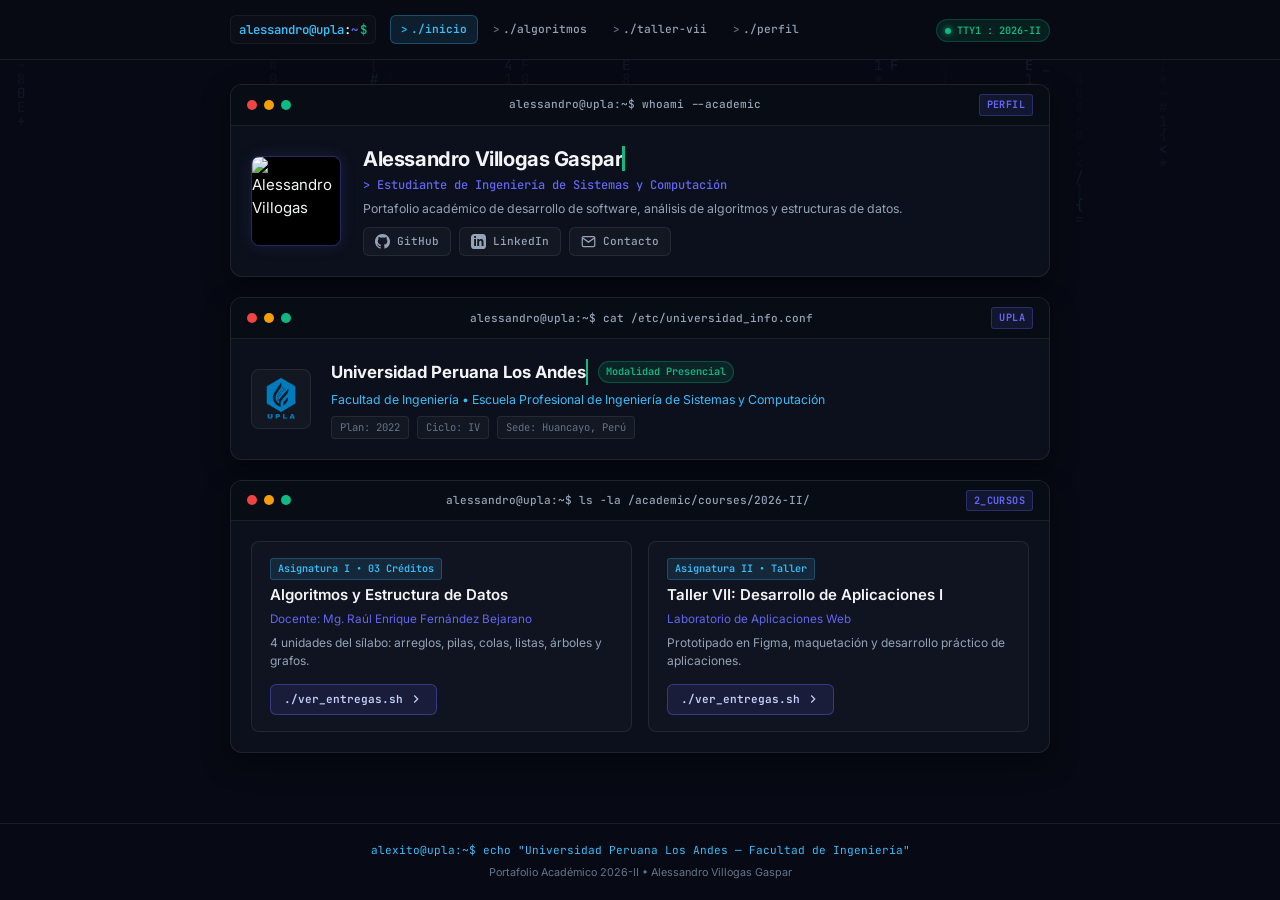
==== commit b036b377: "feat: add CSS stylesheet and JavaScript application script for portfolio" ====
--- a/index.html
+++ b/index.html
@@ -1,229 +1,210 @@
 <!DOCTYPE html>
 <html lang="es">
+
 <head>
   <meta charset="UTF-8" />
   <meta name="viewport" content="width=device-width, initial-scale=1.0" />
-  <meta name="description" content="Portafolio académico de Alessandro Villogas Gaspar — Ingeniería de Sistemas y Computación — UPLA." />
-  <title>Terminal Académico — Alessandro Villogas</title>
-  <link rel="icon" href="data:image/svg+xml,<svg xmlns='http://www.w3.org/2000/svg' viewBox='0 0 24 24' fill='none' stroke='%238b5cf6' stroke-width='2'><polyline points='4 17 10 11 4 5'/><line x1='12' y1='19' x2='20' y2='19'/></svg>" />
+  <meta name="description"
+    content="Portafolio académico de Alessandro Villogas Gaspar — Universidad Peruana Los Andes." />
+  <title>Portafolio Académico — Alessandro Villogas</title>
+  <link rel="icon" href="assets/img/upla.png" />
   <link rel="stylesheet" href="assets/css/styles.css" />
 </head>
+
 <body>
 
-<nav class="navbar" role="navigation" aria-label="Navegación principal">
-  <div class="navbar-inner">
-    <a href="index.html" class="navbar-brand">
-      <span class="brand-terminal-prompt">&gt;_</span>
-      <span class="brand-text">alexito@hub</span>
-    </a>
-    <div class="navbar-links">
-      <a href="index.html" class="nav-link active" id="nav-inicio">[01] Inicio</a>
-      <a href="algoritmos.html" class="nav-link" id="nav-algoritmos">[02] Algoritmos</a>
-      <a href="taller-vii.html" class="nav-link" id="nav-taller">[03] Taller VII</a>
-      <a href="perfil.html" class="nav-link" id="nav-profile">[04] Perfil</a>
-    </div>
-    <div class="navbar-spacer"></div>
-    <div class="navbar-actions">
-      <span class="sys-status-badge">
-        <span class="sys-dot"></span> SYS_ONLINE
-      </span>
-      <button class="burger" id="burger" aria-label="Abrir menú">
-        <span></span><span></span><span></span>
-      </button>
-    </div>
+  <nav class="navbar terminal-navbar" role="navigation" aria-label="Navegación principal">
+    <div class="navbar-inner">
+      <a href="index.html" class="nav-term-brand">
+        <span class="brand-cmd"><span class="brand-user">alessandro@upla</span>:<span class="brand-path">~</span><span
+            class="term-cursor">$</span></span>
+      </a>
+
+      <div class="navbar-links">
+        <a href="index.html" class="nav-link active" id="nav-inicio">
+          <span class="nav-cmd-prompt">&gt;</span> ./inicio
+        </a>
+        <a href="algoritmos.html" class="nav-link" id="nav-algoritmos">
+          <span class="nav-cmd-prompt">&gt;</span> ./algoritmos
+        </a>
+        <a href="taller-vii.html" class="nav-link" id="nav-taller">
+          <span class="nav-cmd-prompt">&gt;</span> ./taller-vii
+        </a>
+        <a href="perfil.html" class="nav-link" id="nav-profile">
+          <span class="nav-cmd-prompt">&gt;</span> ./perfil
+        </a>
+      </div>
+
+      <div class="navbar-spacer"></div>
+
+      <div class="navbar-actions">
+        <span class="nav-session-tag"><span class="status-live-dot"></span>TTY1 : 2026-II</span>
+        <button class="burger" id="burger" aria-label="Abrir menú">
+          <span class="burger-bar"></span>
+          <span class="burger-bar"></span>
+          <span class="burger-bar"></span>
+        </button>
+      </div>
+    </div>
+  </nav>
+
+  <div class="nav-drawer" id="nav-drawer">
+    <div class="drawer-term-header">// NAVEGACIÓN TERMINAL</div>
+    <a href="index.html" class="drawer-link active"><span class="drawer-prompt">$</span> ./inicio.sh</a>
+    <a href="algoritmos.html" class="drawer-link"><span class="drawer-prompt">$</span> ./algoritmos.sh</a>
+    <a href="taller-vii.html" class="drawer-link"><span class="drawer-prompt">$</span> ./taller_vii.sh</a>
+    <a href="perfil.html" class="drawer-link"><span class="drawer-prompt">$</span> ./perfil.sh</a>
   </div>
-</nav>
-
-<div class="nav-drawer" id="nav-drawer">
-  <a href="index.html" class="drawer-link active">&gt; Inicio</a>
-  <a href="algoritmos.html" class="drawer-link">&gt; Algoritmos y Estructura de Datos</a>
-  <a href="taller-vii.html" class="drawer-link">&gt; Taller VII: Desarrollo de Aplicaciones I</a>
-  <a href="perfil.html" class="drawer-link">&gt; Perfil</a>
-</div>
-
-<main class="page-wrapper">
-  <div class="container">
-
-    <!-- Terminal Window: Perfil y Datos de Desarrollador -->
-    <section class="terminal-window profile-terminal">
-      <div class="terminal-topbar">
-        <div class="terminal-dots">
-          <span class="term-dot dot-red"></span>
-          <span class="term-dot dot-yellow"></span>
-          <span class="term-dot dot-green"></span>
-        </div>
-        <div class="terminal-title">bash — alexito@upla-sys: ~/profile — 80x24</div>
-        <div class="terminal-topbar-right">
-          <span class="term-flag">DEV_ENV</span>
-        </div>
-      </div>
-
-      <div class="terminal-body profile-term-body">
-        <div class="profile-left-col">
-          <div class="photo-term-frame">
-            <img src="https://github.com/Alexito-Hub.png" alt="Alessandro Villogas Gaspar" class="photo-term-img" />
-            <div class="photo-scanline"></div>
-          </div>
-          <div class="photo-meta-tag">
-            <span class="meta-tag-id">ID: 103476365</span>
-            <span class="meta-tag-status">ONLINE</span>
-          </div>
-        </div>
-
-        <div class="profile-right-col">
-          <div class="term-cmd-line">
-            <span class="term-user">alexito@upla</span>:<span class="term-path">~</span>$ whoami --verbose
-          </div>
-
-          <div class="term-identity-block">
-            <h1 class="term-dev-name">Alessandro Villogas Gaspar</h1>
-            <div class="term-role-pill">
-              <span class="pill-prefix">&gt;</span> Estudiante de Ingeniería de Sistemas y Computación
-            </div>
-            <p class="term-bio-text">
-              Enfocado en el aprendizaje continuo sobre análisis de complejidad algorítmica, estructuras de datos y desarrollo de aplicaciones de software moderno.
-            </p>
-          </div>
-
-          <div class="term-social-row">
-            <a href="https://github.com/Alexito-Hub" target="_blank" rel="noopener noreferrer" class="term-btn btn-github">
-              <svg width="15" height="15" viewBox="0 0 24 24" fill="currentColor"><path d="M12 0C5.37 0 0 5.37 0 12c0 5.31 3.435 9.795 8.205 11.385.6.105.825-.255.825-.57 0-.285-.015-1.23-.015-2.235-3.015.555-3.795-.735-4.035-1.41-.135-.345-.72-1.41-1.23-1.695-.42-.225-1.02-.78-.015-.795.945-.015 1.62.87 1.845 1.23 1.08 1.815 2.805 1.305 3.495.99.105-.78.42-1.305.765-1.605-2.67-.3-5.46-1.335-5.46-5.925 0-1.305.465-2.385 1.23-3.225-.12-.3-.54-1.53.12-3.18 0 0 1.005-.315 3.3 1.23.96-.27 1.98-.405 3-.405s2.04.135 3 .405c2.295-1.56 3.3-1.23 3.3-1.23.66 1.65.24 2.88.12 3.18.765.84 1.23 1.905 1.23 3.225 0 4.605-2.805 5.625-5.475 5.925.435.375.81 1.095.81 2.22 0 1.605-.015 2.895-.015 3.3 0 .315.225.69.825.57A12.02 12.02 0 0024 12c0-6.63-5.37-12-12-12z"/></svg>
-              <span>GitHub</span>
-            </a>
-            <a href="https://www.linkedin.com/in/alessandro-villogas/" target="_blank" rel="noopener noreferrer" class="term-btn btn-linkedin">
-              <svg width="15" height="15" viewBox="0 0 24 24" fill="currentColor"><path d="M19 0h-14c-2.761 0-5 2.239-5 5v14c0 2.761 2.239 5 5 5h14c2.762 0 5-2.239 5-5v-14c0-2.761-2.238-5-5-5zm-11 19h-3v-11h3v11zm-1.5-12.268c-.966 0-1.75-.79-1.75-1.764s.784-1.764 1.75-1.764 1.75.79 1.75 1.764-.783 1.764-1.75 1.764zm13.5 12.268h-3v-5.604c0-3.368-4-3.113-4 0v5.604h-3v-11h3v1.765c1.396-2.586 7-2.777 7 2.476v6.759z"/></svg>
-              <span>LinkedIn</span>
-            </a>
-            <a href="mailto:alessandrovillogas@outlook.es" class="term-btn btn-mail">
-              <svg width="15" height="15" viewBox="0 0 24 24" fill="none" stroke="currentColor" stroke-width="2"><path d="M4 4h16c1.1 0 2 .9 2 2v12c0 1.1-.9 2-2 2H4c-1.1 0-2-.9-2-2V6c0-1.1.9-2 2-2z"></path><polyline points="22,6 12,13 2,6"></polyline></svg>
-              <span>Contacto</span>
-            </a>
-          </div>
-        </div>
-      </div>
-    </section>
-
-    <!-- Terminal Window: Información Institucional de la Universidad -->
-    <section class="terminal-window upla-terminal">
-      <div class="terminal-topbar">
-        <div class="terminal-dots">
-          <span class="term-dot dot-red"></span>
-          <span class="term-dot dot-yellow"></span>
-          <span class="term-dot dot-green"></span>
-        </div>
-        <div class="terminal-title">cat /etc/upla_institutional_info.conf</div>
-        <div class="terminal-topbar-right">
-          <span class="term-code-tag">ACAD_RECORD</span>
-        </div>
-      </div>
-
-      <div class="terminal-body upla-term-body">
-        <div class="upla-header-row">
-          <div class="upla-logo-text">
-            <span class="upla-sigla">UPLA</span>
-            <span class="upla-full-name">Universidad Peruana Los Andes</span>
-          </div>
-          <span class="upla-badge-presencial">MODALIDAD PRESENCIAL</span>
-        </div>
-
-        <div class="upla-info-grid">
-          <div class="upla-info-card">
-            <span class="info-card-label">// FACULTAD</span>
-            <span class="info-card-value">Facultad de Ingeniería</span>
-          </div>
-          <div class="upla-info-card">
-            <span class="info-card-label">// ESCUELA PROFESIONAL</span>
-            <span class="info-card-value">Ingeniería de Sistemas y Computación</span>
-          </div>
-          <div class="upla-info-card">
-            <span class="info-card-label">// PLAN DE ESTUDIOS</span>
-            <span class="info-card-value">Plan 2022 · IV Ciclo</span>
-          </div>
-          <div class="upla-info-card">
-            <span class="info-card-label">// PERÍODO ACADÉMICO</span>
-            <span class="info-card-value">Semestre 2026-II</span>
-          </div>
-          <div class="upla-info-card">
-            <span class="info-card-label">// SEDE CENTRAL</span>
-            <span class="info-card-value">Huancayo, Junín, Perú</span>
-          </div>
-          <div class="upla-info-card">
-            <span class="info-card-label">// COMPETENCIA</span>
-            <span class="info-card-value">Desarrollo de Software y Soluciones Tecnológicas</span>
-          </div>
-        </div>
-      </div>
-    </section>
-
-    <!-- Terminal Window: Cursos Registrados -->
-    <section class="terminal-window courses-terminal">
-      <div class="terminal-topbar">
-        <div class="terminal-dots">
-          <span class="term-dot dot-red"></span>
-          <span class="term-dot dot-yellow"></span>
-          <span class="term-dot dot-green"></span>
-        </div>
-        <div class="terminal-title">ls -la /academic/courses/2026-II/</div>
-        <div class="terminal-topbar-right">
-          <span class="term-code-tag">2_ENTRIES</span>
-        </div>
-      </div>
-
-      <div class="terminal-body courses-term-body">
-        <div class="courses-term-grid">
-          <!-- Curso 1 -->
-          <div class="course-term-card">
-            <div class="course-term-header">
-              <div class="course-code-tag">CODE: 332141 // 03 CRÉDITOS</div>
-              <span class="course-status-dot">ACTIVE</span>
-            </div>
-            <h3 class="course-term-title">Algoritmos y Estructura de Datos</h3>
-            <p class="course-term-docente">Docente: Mg. Raúl Enrique Fernández Bejarano</p>
-            <p class="course-term-desc">
-              4 unidades de aprendizaje: arreglos bidimensionales, pilas, colas, recursividad, listas enlazadas, árboles, grafos y métodos de ordenación.
-            </p>
-            <div class="course-term-actions">
-              <a href="algoritmos.html" class="term-action-btn">
-                <span>./enter_algoritmos.sh</span>
-                <svg width="14" height="14" viewBox="0 0 24 24" fill="none" stroke="currentColor" stroke-width="2"><polyline points="9 18 15 12 9 6"></polyline></svg>
+
+  <main class="page-wrapper">
+    <div class="container">
+
+      <!-- 1. Perfil del Estudiante (Sin elementos amontonados) -->
+      <section class="terminal-window">
+        <div class="terminal-topbar">
+          <div class="terminal-dots">
+            <span class="term-dot dot-red"></span>
+            <span class="term-dot dot-yellow"></span>
+            <span class="term-dot dot-green"></span>
+          </div>
+          <div class="terminal-title">alessandro@upla:~$ whoami --academic</div>
+          <div class="terminal-tag">PERFIL</div>
+        </div>
+
+        <div class="terminal-body">
+          <div class="hero-card">
+            <div class="hero-avatar">
+              <img src="https://github.com/Alexito-Hub.png" alt="Alessandro Villogas" />
+            </div>
+            <div class="hero-info">
+              <h1 class="hero-name">Alessandro Villogas Gaspar</h1>
+              <p class="hero-role">&gt; Estudiante de Ingeniería de Sistemas y Computación</p>
+              <p class="hero-desc">
+                Portafolio académico de desarrollo de software, análisis de algoritmos y estructuras de datos.
+              </p>
+              <div class="hero-links">
+                <a href="https://github.com/Alexito-Hub" target="_blank" rel="noopener noreferrer" class="hero-btn">
+                  <svg width="15" height="15" viewBox="0 0 24 24" fill="currentColor">
+                    <path
+                      d="M12 0C5.37 0 0 5.37 0 12c0 5.31 3.435 9.795 8.205 11.385.6.105.825-.255.825-.57 0-.285-.015-1.23-.015-2.235-3.015.555-3.795-.735-4.035-1.41-.135-.345-.72-1.41-1.23-1.695-.42-.225-1.02-.78-.015-.795.945-.015 1.62.87 1.845 1.23 1.08 1.815 2.805 1.305 3.495.99.105-.78.42-1.305.765-1.605-2.67-.3-5.46-1.335-5.46-5.925 0-1.305.465-2.385 1.23-3.225-.12-.3-.54-1.53.12-3.18 0 0 1.005-.315 3.3 1.23.96-.27 1.98-.405 3-.405s2.04.135 3 .405c2.295-1.56 3.3-1.23 3.3-1.23.66 1.65.24 2.88.12 3.18.765.84 1.23 1.905 1.23 3.225 0 4.605-2.805 5.625-5.475 5.925.435.375.81 1.095.81 2.22 0 1.605-.015 2.895-.015 3.3 0 .315.225.69.825.57A12.02 12.02 0 0024 12c0-6.63-5.37-12-12-12z" />
+                  </svg>
+                  <span>GitHub</span>
+                </a>
+                <a href="https://www.linkedin.com/in/alessandro-villogas/" target="_blank" rel="noopener noreferrer"
+                  class="hero-btn">
+                  <svg width="15" height="15" viewBox="0 0 24 24" fill="currentColor">
+                    <path
+                      d="M19 0h-14c-2.761 0-5 2.239-5 5v14c0 2.761 2.239 5 5 5h14c2.762 0 5-2.239 5-5v-14c0-2.761-2.238-5-5-5zm-11 19h-3v-11h3v11zm-1.5-12.268c-.966 0-1.75-.79-1.75-1.764s.784-1.764 1.75-1.764 1.75.79 1.75 1.764-.783 1.764-1.75 1.764zm13.5 12.268h-3v-5.604c0-3.368-4-3.113-4 0v5.604h-3v-11h3v1.765c1.396-2.586 7-2.777 7 2.476v6.759z" />
+                  </svg>
+                  <span>LinkedIn</span>
+                </a>
+                <a href="mailto:alessandrovillogas@outlook.es" class="hero-btn">
+                  <svg width="15" height="15" viewBox="0 0 24 24" fill="none" stroke="currentColor" stroke-width="2">
+                    <path d="M4 4h16c1.1 0 2 .9 2 2v12c0 1.1-.9 2-2 2H4c-1.1 0-2-.9-2-2V6c0-1.1.9-2 2-2z"></path>
+                    <polyline points="22,6 12,13 2,6"></polyline>
+                  </svg>
+                  <span>Contacto</span>
+                </a>
+              </div>
+            </div>
+          </div>
+        </div>
+      </section>
+
+      <!-- 2. Información de la Universidad (Abajo del perfil, ordenada y espaciosa) -->
+      <section class="terminal-window">
+        <div class="terminal-topbar">
+          <div class="terminal-dots">
+            <span class="term-dot dot-red"></span>
+            <span class="term-dot dot-yellow"></span>
+            <span class="term-dot dot-green"></span>
+          </div>
+          <div class="terminal-title">alessandro@upla:~$ cat /etc/universidad_info.conf</div>
+          <div class="terminal-tag">UPLA</div>
+        </div>
+
+        <div class="terminal-body">
+          <div class="upla-institution-card">
+            <div class="upla-card-logo">
+              <img src="assets/img/upla.png" alt="Universidad Peruana Los Andes" />
+            </div>
+            <div class="upla-card-info">
+              <div class="upla-card-header">
+                <h2 class="upla-title">Universidad Peruana Los Andes</h2>
+                <span class="upla-pill">Modalidad Presencial</span>
+              </div>
+              <p class="upla-faculty">Facultad de Ingeniería &bull; Escuela Profesional de Ingeniería de Sistemas y
+                Computación</p>
+              <div class="upla-meta-tags">
+                <span class="upla-meta-tag">Plan: 2022</span>
+                <span class="upla-meta-tag">Ciclo: IV</span>
+                <span class="upla-meta-tag">Sede: Huancayo, Perú</span>
+              </div>
+            </div>
+          </div>
+        </div>
+      </section>
+
+      <!-- 3. Asignaturas del Semestre -->
+      <section class="terminal-window">
+        <div class="terminal-topbar">
+          <div class="terminal-dots">
+            <span class="term-dot dot-red"></span>
+            <span class="term-dot dot-yellow"></span>
+            <span class="term-dot dot-green"></span>
+          </div>
+          <div class="terminal-title">alessandro@upla:~$ ls -la /academic/courses/2026-II/</div>
+          <div class="terminal-tag">2_CURSOS</div>
+        </div>
+
+        <div class="terminal-body">
+          <div class="courses-grid">
+            <div class="course-card">
+              <div class="course-body">
+                <span class="course-tag">Asignatura I &bull; 03 Créditos</span>
+                <h3 class="course-title">Algoritmos y Estructura de Datos</h3>
+                <p class="course-teacher">Docente: Mg. Raúl Enrique Fernández Bejarano</p>
+                <p class="course-desc">4 unidades del sílabo: arreglos, pilas, colas, listas, árboles y grafos.</p>
+              </div>
+              <a href="algoritmos.html" class="course-btn">
+                <span>./ver_entregas.sh</span>
+                <svg width="14" height="14" viewBox="0 0 24 24" fill="none" stroke="currentColor" stroke-width="2">
+                  <polyline points="9 18 15 12 9 6"></polyline>
+                </svg>
               </a>
             </div>
-          </div>
-
-          <!-- Curso 2 -->
-          <div class="course-term-card">
-            <div class="course-term-header">
-              <div class="course-code-tag">CODE: TALLER-VII // APLICACIONES I</div>
-              <span class="course-status-dot">ACTIVE</span>
-            </div>
-            <h3 class="course-term-title">Taller VII: Desarrollo de Aplicaciones I</h3>
-            <p class="course-term-docente">Área: Desarrollo Web & Prototipado UI/UX</p>
-            <p class="course-term-desc">
-              4 unidades de aprendizaje enfocadas en diseño en Figma, maquetación, arquitectura de software y desarrollo práctico de aplicaciones.
-            </p>
-            <div class="course-term-actions">
-              <a href="taller-vii.html" class="term-action-btn">
-                <span>./enter_taller.sh</span>
-                <svg width="14" height="14" viewBox="0 0 24 24" fill="none" stroke="currentColor" stroke-width="2"><polyline points="9 18 15 12 9 6"></polyline></svg>
+
+            <div class="course-card">
+              <div class="course-body">
+                <span class="course-tag">Asignatura II &bull; Taller</span>
+                <h3 class="course-title">Taller VII: Desarrollo de Aplicaciones I</h3>
+                <p class="course-teacher">Laboratorio de Aplicaciones Web</p>
+                <p class="course-desc">Prototipado en Figma, maquetación y desarrollo práctico de aplicaciones.</p>
+              </div>
+              <a href="taller-vii.html" class="course-btn">
+                <span>./ver_entregas.sh</span>
+                <svg width="14" height="14" viewBox="0 0 24 24" fill="none" stroke="currentColor" stroke-width="2">
+                  <polyline points="9 18 15 12 9 6"></polyline>
+                </svg>
               </a>
             </div>
           </div>
         </div>
-      </div>
-    </section>
-
-  </div>
-</main>
-
-<footer class="site-footer">
-  <div class="footer-terminal-line">
-    <span>alexito@upla-sys:~$ echo "Universidad Peruana Los Andes — Ingeniería de Sistemas y Computación"</span>
-  </div>
-  <div class="footer-copy">
-    Portafolio Académico 2026-II &mdash; Alessandro Villogas Gaspar
-  </div>
-</footer>
-
-<script src="assets/js/app.js"></script>
+      </section>
+
+    </div>
+  </main>
+
+  <footer class="site-footer">
+    <div class="footer-terminal-line">
+      <span>alexito@upla:~$ echo "Universidad Peruana Los Andes — Facultad de Ingeniería"</span>
+    </div>
+    <div class="footer-content">
+      <p class="footer-sub">Portafolio Académico 2026-II &bull; Alessandro Villogas Gaspar</p>
+    </div>
+  </footer>
+
+  <script src="assets/js/app.js"></script>
 </body>
+
 </html>
--- a/assets/css/styles.css
+++ b/assets/css/styles.css
@@ -1,50 +1,81 @@
-@import url('https://fonts.googleapis.com/css2?family=Inter:wght@400;500;600;700;800&family=JetBrains+Mono:wght@400;500;600&display=swap');
-
+@import url('https://fonts.googleapis.com/css2?family=Inter:wght@400;500;600;700&family=JetBrains+Mono:wght@400;500;600&display=swap');
+
+/* ==========================================
+   VARIABLES DE DISEÑO TERMINAL ELEGANTE Y LIMPIO
+   ========================================== */
 :root {
-  --bg:           #08080f;
-  --bg-surface:   #0f0f1b;
-  --bg-card:      #131322;
-  --bg-card-hover:#18182b;
-  --border:       rgba(255, 255, 255, 0.09);
-  --border-hover: rgba(139, 92, 246, 0.5);
-  --border-active:rgba(56, 189, 248, 0.6);
-  --violet:       #8b5cf6;
-  --violet-dim:   rgba(139, 92, 246, 0.14);
-  --violet-glow:  rgba(139, 92, 246, 0.35);
-  --sky:          #38bdf8;
-  --sky-dim:      rgba(56, 189, 248, 0.14);
-  --emerald:      #10b981;
-  --emerald-dim:  rgba(16, 185, 129, 0.14);
-  --amber:        #f59e0b;
-  --amber-dim:    rgba(245, 158, 11, 0.14);
-  --text-1:       #f8fafc;
-  --text-2:       #94a3b8;
-  --text-3:       #64748b;
-  --navbar-h:     64px;
-  --radius-card:  14px;
-  --radius-sm:    8px;
-  --radius-pill:  999px;
-  --ease:         cubic-bezier(.4, 0, .2, 1);
-  --t:            0.2s;
-}
-
-*, *::before, *::after { box-sizing: border-box; margin: 0; padding: 0; }
-html { font-size: 16px; scroll-behavior: smooth; }
+  --bg:            #090c15;
+  --bg-card:       rgba(14, 18, 30, 0.85);
+  --bg-card-hover: rgba(18, 24, 42, 0.95);
+  --bg-topbar:     rgba(9, 12, 20, 0.96);
+  --border:        rgba(255, 255, 255, 0.08);
+  --border-hover:  rgba(99, 102, 241, 0.45);
+
+  --indigo:        #6366f1;
+  --indigo-dim:    rgba(99, 102, 241, 0.12);
+  --indigo-hover:  #4f46e5;
+  
+  --sky:           #38bdf8;
+  --sky-dim:       rgba(56, 189, 248, 0.12);
+  
+  --emerald:       #10b981;
+  --emerald-dim:   rgba(16, 185, 129, 0.12);
+
+  --amber:         #f59e0b;
+  --amber-dim:     rgba(245, 158, 11, 0.14);
+
+  --text-1:        #f3f4f6;
+  --text-2:        #94a3b8;
+  --text-3:        #64748b;
+
+  --navbar-h:      60px;
+  --radius-lg:     12px;
+  --radius-md:     8px;
+  --radius-sm:     6px;
+  --radius-pill:   999px;
+
+  --transition:    0.18s ease-out;
+}
+
+*, *::before, *::after {
+  box-sizing: border-box;
+  margin: 0;
+  padding: 0;
+}
+
+html {
+  font-size: 15px;
+  scroll-behavior: smooth;
+}
+
 body {
-  font-family: 'Inter', system-ui, sans-serif;
-  background: var(--bg);
-  color: var(--text-1);
-  line-height: 1.6;
+  font-family: 'Inter', system-ui, -apple-system, sans-serif;
+  background-color: var(--bg);
+  color: var(--text-1);
+  line-height: 1.55;
   min-height: 100vh;
   display: flex;
   flex-direction: column;
   position: relative;
   overflow-x: hidden;
-}
-a { text-decoration: none; color: inherit; }
-button { cursor: pointer; border: none; background: none; font-family: inherit; }
-
-/* Hacker / Cyber Matrix Canvas Background */
+  -webkit-font-smoothing: antialiased;
+}
+
+a {
+  text-decoration: none;
+  color: inherit;
+}
+
+button {
+  cursor: pointer;
+  border: none;
+  background: none;
+  font-family: inherit;
+}
+
+/* ==========================================
+   ANIMACIÓN DE FONDO (CANVAS MATRIX RAIN)
+   ========================================== */
 #matrix-bg-canvas {
   position: fixed;
   top: 0;
@@ -57,736 +88,1110 @@
 }
 
 .container {
-  max-width: 920px;
+  max-width: 860px;
   margin-inline: auto;
-  padding-inline: 24px;
+  padding-inline: 20px;
   width: 100%;
 }
 
-/* NAVBAR */
-.navbar {
+/* ==========================================
+   BARRA DE NAVEGACIÓN TERMINAL
+   ========================================== */
+.terminal-navbar {
   position: fixed;
-  top: 0; left: 0; right: 0;
+  top: 0;
+  left: 0;
+  right: 0;
   height: var(--navbar-h);
-  background: rgba(8, 8, 15, 0.85);
-  backdrop-filter: blur(18px);
-  -webkit-backdrop-filter: blur(18px);
+  background: rgba(8, 11, 19, 0.96);
+  backdrop-filter: blur(16px);
+  -webkit-backdrop-filter: blur(16px);
   border-bottom: 1px solid var(--border);
   z-index: 100;
 }
-.navbar-inner {
+
+.terminal-navbar .navbar-inner {
   height: 100%;
   display: flex;
   align-items: center;
-  gap: 24px;
-  max-width: 920px;
+  gap: 14px;
+  max-width: 860px;
   margin-inline: auto;
-  padding-inline: 24px;
-}
-.navbar-brand {
-  display: flex;
-  align-items: center;
-  gap: 10px;
-  font-size: 0.92rem;
-  font-weight: 700;
-  color: var(--text-1);
+  padding-inline: 20px;
+}
+
+.nav-term-dots {
+  display: flex;
+  align-items: center;
+  gap: 6px;
   flex-shrink: 0;
-  letter-spacing: -0.01em;
-}
-.navbar-brand .brand-dot {
-  width: 8px; height: 8px; border-radius: 50%;
-  background: var(--violet);
-  box-shadow: 0 0 12px var(--violet-glow);
-}
-.navbar-links {
-  display: flex;
+}
+
+.nav-term-brand {
+  display: flex;
+  align-items: center;
+  gap: 8px;
+  font-family: 'JetBrains Mono', monospace;
+  font-weight: 600;
+  font-size: 0.82rem;
+  color: var(--text-1);
+  flex-shrink: 0;
+  padding: 4px 8px;
+  border-radius: var(--radius-sm);
+  background: rgba(255, 255, 255, 0.02);
+  border: 1px solid rgba(255, 255, 255, 0.05);
+  transition: all var(--transition);
+}
+
+.nav-term-brand:hover {
+  background: rgba(255, 255, 255, 0.05);
+  border-color: rgba(99, 102, 241, 0.3);
+}
+
+.brand-logo {
+  height: 22px;
+  width: auto;
+  object-fit: contain;
+}
+
+.brand-cmd {
+  display: flex;
+  align-items: center;
+}
+
+.brand-user {
+  color: var(--sky);
+}
+
+.brand-path {
+  color: var(--indigo);
+}
+
+.term-cursor {
+  color: var(--emerald);
+  margin-left: 2px;
+  animation: termBlink 1.1s infinite;
+}
+
+@keyframes termBlink {
+  0%, 49% { opacity: 1; }
+  50%, 100% { opacity: 0; }
+}
+
+.terminal-navbar .navbar-links {
+  display: flex;
+  align-items: center;
+  gap: 4px;
+}
+
+.terminal-navbar .nav-link {
+  font-family: 'JetBrains Mono', monospace;
+  display: inline-flex;
+  align-items: center;
+  gap: 4px;
+  padding: 5px 10px;
+  border-radius: var(--radius-sm);
+  font-size: 0.75rem;
+  font-weight: 500;
+  color: var(--text-2);
+  border: 1px solid transparent;
+  transition: all var(--transition);
+}
+
+.nav-cmd-prompt {
+  color: var(--text-3);
+  font-size: 0.72rem;
+  transition: color var(--transition);
+}
+
+.terminal-navbar .nav-link:hover {
+  color: var(--text-1);
+  background: rgba(255, 255, 255, 0.05);
+  border-color: rgba(255, 255, 255, 0.1);
+}
+
+.terminal-navbar .nav-link:hover .nav-cmd-prompt {
+  color: var(--sky);
+}
+
+.terminal-navbar .nav-link.active {
+  color: var(--sky);
+  background: var(--sky-dim);
+  border-color: rgba(56, 189, 248, 0.3);
+  font-weight: 600;
+}
+
+.terminal-navbar .nav-link.active .nav-cmd-prompt {
+  color: var(--sky);
+}
+
+.navbar-spacer {
+  flex: 1;
+}
+
+.nav-session-tag {
+  font-family: 'JetBrains Mono', monospace;
+  font-size: 0.68rem;
+  font-weight: 600;
+  color: var(--emerald);
+  background: var(--emerald-dim);
+  border: 1px solid rgba(16, 185, 129, 0.25);
+  padding: 3px 8px;
+  border-radius: var(--radius-pill);
+  display: inline-flex;
   align-items: center;
   gap: 6px;
-  flex: 1;
-}
-.nav-link {
-  padding: 6px 14px;
+  white-space: nowrap;
+}
+
+.status-live-dot {
+  width: 6px;
+  height: 6px;
+  border-radius: 50%;
+  background: var(--emerald);
+  box-shadow: 0 0 6px var(--emerald);
+}
+
+.terminal-navbar .burger {
+  display: none;
+  flex-direction: column;
+  gap: 4px;
+  padding: 6px;
+  background: rgba(255, 255, 255, 0.03);
+  border: 1px solid var(--border);
+  border-radius: var(--radius-sm);
+}
+
+.burger-bar {
+  display: block;
+  width: 18px;
+  height: 2px;
+  background: var(--text-2);
+  border-radius: 2px;
+}
+
+/* Nav Drawer Terminal */
+.nav-drawer {
+  display: none;
+  position: fixed;
+  top: var(--navbar-h);
+  left: 0;
+  right: 0;
+  background: #0b0f1a;
+  border-bottom: 1px solid var(--border);
+  padding: 12px 20px;
+  z-index: 99;
+  flex-direction: column;
+  gap: 6px;
+  box-shadow: 0 10px 24px rgba(0, 0, 0, 0.5);
+}
+
+.drawer-term-header {
+  font-family: 'JetBrains Mono', monospace;
+  font-size: 0.68rem;
+  color: var(--text-3);
+  margin-bottom: 4px;
+  padding-left: 4px;
+}
+
+.drawer-link {
+  font-family: 'JetBrains Mono', monospace;
+  display: flex;
+  align-items: center;
+  gap: 8px;
+  padding: 8px 12px;
   border-radius: var(--radius-sm);
   font-size: 0.82rem;
   font-weight: 500;
   color: var(--text-2);
-  transition: all var(--t) var(--ease);
+  background: rgba(255, 255, 255, 0.02);
+  border: 1px solid rgba(255, 255, 255, 0.04);
+}
+
+.drawer-prompt {
+  color: var(--sky);
+}
+
+.drawer-link:hover, .drawer-link.active {
+  background: var(--sky-dim);
+  color: var(--sky);
+  border-color: rgba(56, 189, 248, 0.3);
+}
+
+/* ==========================================
+   ESTRUCTURA PRINCIPAL
+   ========================================== */
+.page-wrapper {
+  padding-top: calc(var(--navbar-h) + 24px);
+  padding-bottom: 44px;
+  flex: 1;
+}
+
+/* ==========================================
+   VENTANA ESTILO TERMINAL (TERMINAL-WINDOW)
+   ========================================== */
+.terminal-window {
+  background: var(--bg-card);
+  backdrop-filter: blur(14px);
+  -webkit-backdrop-filter: blur(14px);
+  border: 1px solid var(--border);
+  border-radius: var(--radius-lg);
+  box-shadow: 0 10px 28px rgba(0, 0, 0, 0.45);
+  overflow: hidden;
+  margin-bottom: 20px;
+  transition: border-color var(--transition);
+  animation: fadeUp 0.6s ease-out forwards;
+  opacity: 0;
+  transform: translateY(15px);
+}
+
+.terminal-window:hover {
+  border-color: rgba(255, 255, 255, 0.16);
+}
+
+.terminal-topbar {
+  display: flex;
+  align-items: center;
+  justify-content: space-between;
+  padding: 9px 16px;
+  background: var(--bg-topbar);
+  border-bottom: 1px solid var(--border);
+  gap: 12px;
+}
+
+.terminal-dots {
+  display: flex;
+  align-items: center;
+  gap: 7px;
+  flex-shrink: 0;
+}
+
+.term-dot {
+  width: 10px;
+  height: 10px;
+  border-radius: 50%;
+  display: inline-block;
+}
+
+.dot-red    { background: #ef4444; }
+.dot-yellow { background: #f59e0b; }
+.dot-green  { background: #10b981; }
+
+.terminal-title {
+  font-family: 'JetBrains Mono', monospace;
+  font-size: 0.74rem;
+  color: var(--text-2);
+  font-weight: 500;
   white-space: nowrap;
-}
-.nav-link:hover { color: var(--text-1); background: rgba(255, 255, 255, 0.05); }
-.nav-link.active { color: var(--violet); font-weight: 600; background: var(--violet-dim); border: 1px solid rgba(139, 92, 246, 0.2); }
-
-.navbar-spacer { flex: 1; }
-.navbar-actions { display: flex; align-items: center; gap: 10px; }
-
-.burger {
-  display: none;
-  flex-direction: column;
-  gap: 5px;
-  padding: 6px;
-}
-.burger span {
-  display: block;
-  width: 20px;
-  height: 2px;
-  background: var(--text-2);
-  border-radius: 2px;
-}
-
-.nav-drawer {
-  display: none;
-  position: fixed;
-  top: var(--navbar-h);
-  left: 0; right: 0;
-  background: rgba(15, 15, 27, 0.98);
-  border-bottom: 1px solid var(--border);
-  padding: 16px 24px;
-  z-index: 99;
-  flex-direction: column;
-  gap: 6px;
-}
-.nav-drawer.open { display: flex; }
-.drawer-link {
-  padding: 10px 14px;
-  border-radius: var(--radius-sm);
-  font-size: 0.88rem;
-  font-weight: 500;
-  color: var(--text-2);
-}
-.drawer-link:hover, .drawer-link.active {
-  background: var(--violet-dim);
-  color: var(--violet);
-}
-
-.page-wrapper {
-  padding-top: calc(var(--navbar-h) + 36px);
-  padding-bottom: 60px;
+  overflow: hidden;
+  text-overflow: ellipsis;
   flex: 1;
-}
-
-/* HERO PERFIL EN INDEX */
-.home-hero-profile {
-  display: grid;
-  grid-template-columns: 240px 1fr;
-  gap: 36px;
-  align-items: center;
-  background: var(--bg-card);
-  border: 1px solid var(--border);
-  border-radius: var(--radius-card);
-  padding: 34px;
-  margin-bottom: 40px;
-  position: relative;
+  text-align: center;
+}
+
+.terminal-tag {
+  font-family: 'JetBrains Mono', monospace;
+  font-size: 0.68rem;
+  font-weight: 700;
+  color: var(--indigo);
+  background: var(--indigo-dim);
+  border: 1px solid rgba(99, 102, 241, 0.3);
+  padding: 2px 7px;
+  border-radius: 3px;
+  letter-spacing: 0.04em;
+  flex-shrink: 0;
+}
+
+.terminal-body {
+  padding: 20px;
+}
+
+/* ==========================================
+   HERO / PERFIL EN INDEX
+   ========================================== */
+.hero-card {
+  display: flex;
+  align-items: center;
+  gap: 22px;
+}
+
+.hero-avatar {
+  flex-shrink: 0;
+  width: 90px;
+  height: 90px;
+  border-radius: var(--radius-md);
   overflow: hidden;
-  box-shadow: 0 12px 36px rgba(0, 0, 0, 0.4);
-}
-.home-hero-profile::before {
-  content: '';
-  position: absolute;
-  top: 0; right: 0; width: 260px; height: 260px;
-  background: radial-gradient(circle, var(--violet-dim) 0%, transparent 70%);
-  pointer-events: none;
-}
-
-.hero-photo-wrapper {
-  display: flex;
-  flex-direction: column;
-  align-items: center;
-  gap: 14px;
-}
-.hero-photo-frame {
-  position: relative;
-  width: 170px;
-  height: 170px;
-  border-radius: 20px;
-  padding: 4px;
-  background: linear-gradient(135deg, var(--violet), var(--sky));
-  box-shadow: 0 0 24px var(--violet-glow);
-}
-.hero-photo-img {
-  width: 100%;
-  height: 100%;
-  border-radius: 16px;
-  object-fit: cover;
-  display: block;
-  background: var(--bg-surface);
-}
-.hero-status-pill {
-  display: inline-flex;
-  align-items: center;
-  gap: 8px;
-  background: rgba(16, 185, 129, 0.12);
-  border: 1px solid rgba(16, 185, 129, 0.3);
-  padding: 4px 12px;
-  border-radius: var(--radius-pill);
-}
-.hero-status-dot {
-  width: 7px;
-  height: 7px;
-  border-radius: 50%;
-  background: var(--emerald);
-  box-shadow: 0 0 8px var(--emerald);
-}
-.hero-status-text {
-  font-size: 0.72rem;
-  font-weight: 600;
-  color: #6ee7b7;
-  letter-spacing: 0.02em;
-}
-
-.hero-info-wrapper {
-  display: flex;
-  flex-direction: column;
-  gap: 10px;
-}
-.hero-badge-tag {
-  display: flex;
-  align-items: center;
-  gap: 10px;
-  font-family: 'JetBrains Mono', monospace;
-  font-size: 0.72rem;
-  font-weight: 600;
-  color: var(--violet);
-  letter-spacing: 0.06em;
-}
-.badge-tag-prefix {
-  color: var(--violet);
-}
-.badge-tag-code {
-  color: var(--text-3);
-  background: rgba(255, 255, 255, 0.04);
-  padding: 2px 8px;
-  border-radius: var(--radius-pill);
-  border: 1px solid var(--border);
-}
-.hero-dev-name {
-  font-size: clamp(1.6rem, 3.5vw, 2.2rem);
-  font-weight: 800;
-  color: var(--text-1);
-  line-height: 1.2;
-}
-.hero-dev-role {
-  font-size: 0.95rem;
-  font-weight: 600;
-  color: var(--sky);
-}
-.hero-dev-bio {
-  font-size: 0.88rem;
-  color: var(--text-2);
-  line-height: 1.6;
-  max-width: 520px;
-}
-
-.hero-actions-row {
-  display: flex;
-  flex-wrap: wrap;
-  align-items: center;
-  gap: 10px;
-  margin-top: 10px;
-}
-.social-tech-btn {
-  display: inline-flex;
-  align-items: center;
-  gap: 8px;
-  padding: 8px 16px;
-  border-radius: var(--radius-sm);
-  font-size: 0.82rem;
-  font-weight: 600;
-  background: rgba(255, 255, 255, 0.04);
-  border: 1px solid var(--border);
-  color: var(--text-1);
-  transition: all var(--t) var(--ease);
-}
-.social-tech-btn:hover {
-  background: rgba(255, 255, 255, 0.09);
-  border-color: rgba(255, 255, 255, 0.25);
-  transform: translateY(-2px);
-}
-.social-tech-btn.btn-github:hover {
-  border-color: var(--violet);
-  box-shadow: 0 4px 16px var(--violet-glow);
-}
-.social-tech-btn.btn-linkedin:hover {
-  border-color: var(--sky);
-  box-shadow: 0 4px 16px var(--sky-dim);
-}
-.social-tech-btn.btn-contact:hover {
-  border-color: var(--emerald);
-  box-shadow: 0 4px 16px var(--emerald-dim);
-}
-
-/* SUBJECTS SECTION EN INDEX */
-.subjects-header-bar {
-  display: flex;
-  align-items: flex-end;
-  justify-content: space-between;
-  margin-bottom: 20px;
-  padding-bottom: 12px;
-  border-bottom: 1px solid var(--border);
-}
-.subjects-header-left {
-  display: flex;
-  flex-direction: column;
-  gap: 4px;
-}
-.subjects-code {
-  font-family: 'JetBrains Mono', monospace;
-  font-size: 0.72rem;
-  color: var(--text-3);
-  letter-spacing: 0.06em;
-}
-.subjects-title {
-  font-size: 1.25rem;
-  font-weight: 800;
-  color: var(--text-1);
-}
-.subjects-count-tag {
-  font-size: 0.75rem;
-  font-weight: 600;
-  color: var(--violet);
-  background: var(--violet-dim);
-  border: 1px solid rgba(139, 92, 246, 0.25);
-  padding: 3px 10px;
-  border-radius: var(--radius-pill);
-}
-
-.home-subjects {
-  display: grid;
-  grid-template-columns: repeat(auto-fit, minmax(320px, 1fr));
-  gap: 20px;
-}
-.home-subject-card {
-  background: var(--bg-card);
-  border: 1px solid var(--border);
-  border-radius: var(--radius-card);
-  padding: 26px;
-  display: flex;
-  flex-direction: column;
-  justify-content: space-between;
-  gap: 20px;
-  transition: all var(--t) var(--ease);
-}
-.home-subject-card:hover {
-  border-color: var(--border-hover);
-  background: var(--bg-card-hover);
-  transform: translateY(-3px);
-  box-shadow: 0 14px 34px rgba(0, 0, 0, 0.45);
-}
-.home-subject-top {
-  display: flex;
-  flex-direction: column;
-  gap: 10px;
-}
-.subject-card-badges {
-  display: flex;
-  align-items: center;
-  justify-content: space-between;
-}
-.home-subject-tag {
-  font-size: 0.72rem;
-  font-weight: 700;
-  color: var(--violet);
-  text-transform: uppercase;
-  letter-spacing: 0.05em;
-}
-.subject-tag-status {
-  font-size: 0.7rem;
-  font-weight: 600;
-  color: var(--text-3);
-  background: rgba(255, 255, 255, 0.04);
-  padding: 2px 8px;
-  border-radius: var(--radius-pill);
-  border: 1px solid var(--border);
-}
-.home-subject-title {
-  font-size: 1.18rem;
-  font-weight: 700;
-  color: var(--text-1);
-  line-height: 1.35;
-}
-.home-subject-desc {
-  font-size: 0.85rem;
-  color: var(--text-2);
-  line-height: 1.5;
-}
-.subject-card-footer {
-  display: flex;
-  align-items: center;
-}
-.home-subject-btn {
-  display: inline-flex;
-  align-items: center;
-  gap: 8px;
-  padding: 8px 16px;
-  border-radius: var(--radius-sm);
-  background: var(--violet);
-  color: #fff;
-  font-size: 0.82rem;
-  font-weight: 600;
-  transition: all var(--t) var(--ease);
-}
-.home-subject-btn:hover {
-  background: #7c3aed;
-  box-shadow: 0 0 14px var(--violet-glow);
-  transform: translateX(3px);
-}
-
-/* HERO EN ASIGNATURAS */
-.hero {
-  text-align: center;
-  margin-bottom: 34px;
-}
-.hero-tag {
-  display: inline-block;
-  padding: 3px 12px;
-  border-radius: var(--radius-pill);
-  background: var(--violet-dim);
-  border: 1px solid rgba(139, 92, 246, 0.25);
-  font-size: 0.72rem;
-  font-weight: 600;
-  color: var(--violet);
-  text-transform: uppercase;
-  letter-spacing: 0.05em;
-  margin-bottom: 12px;
-}
-.hero h1 {
-  font-size: clamp(1.8rem, 4vw, 2.3rem);
-  font-weight: 800;
-  color: var(--text-1);
-  margin-bottom: 8px;
-  line-height: 1.25;
-}
-.hero p {
-  font-size: 0.92rem;
-  color: var(--text-2);
-  max-width: 580px;
-  margin-inline: auto;
-}
-
-/* ==========================================
-   NUEVO DISEÑO DE UNIDADES Y ENTREGAS POR SEMANA
-   ========================================== */
-.units-stack {
-  display: flex;
-  flex-direction: column;
-  gap: 24px;
-}
-
-.unit-rect {
-  background: var(--bg-card);
-  border: 1px solid var(--border);
-  border-radius: var(--radius-card);
-  padding: 24px 28px;
-  display: flex;
-  flex-direction: column;
-  gap: 18px;
-  transition: border-color var(--t) var(--ease);
-}
-.unit-rect:hover {
-  border-color: rgba(255, 255, 255, 0.16);
-}
-
-.unit-rect-header {
-  padding-bottom: 14px;
-  border-bottom: 1px solid var(--border);
-}
-.unit-header-info {
-  display: flex;
-  flex-direction: column;
-  gap: 6px;
-}
-.unit-tag-row {
-  display: flex;
-  align-items: center;
-  gap: 8px;
-}
-.unit-rect-tag {
-  font-family: 'JetBrains Mono', monospace;
-  font-size: 0.7rem;
-  font-weight: 700;
-  color: var(--violet);
-  background: var(--violet-dim);
-  padding: 2px 8px;
-  border-radius: var(--radius-sm);
-  border: 1px solid rgba(139, 92, 246, 0.3);
-  letter-spacing: 0.05em;
-}
-.unit-status-tag {
-  font-size: 0.7rem;
-  color: var(--text-3);
-  background: rgba(255, 255, 255, 0.03);
-  padding: 2px 8px;
-  border-radius: var(--radius-pill);
-  border: 1px solid var(--border);
-}
-.unit-rect-title {
-  font-size: 1.05rem;
-  font-weight: 700;
-  color: var(--text-1);
-  line-height: 1.35;
-}
-.unit-rect-capacidad {
-  font-size: 0.78rem;
-  color: var(--text-2);
-  line-height: 1.5;
-  margin-top: 2px;
-}
-
-/* LISTA DE ENTREGAS POR SEMANA */
-.unit-deliveries-stack {
-  display: flex;
-  flex-direction: column;
-  gap: 14px;
-}
-
-.delivery-item-card {
-  display: grid;
-  grid-template-columns: 130px 1fr auto;
-  gap: 20px;
-  align-items: center;
-  background: rgba(255, 255, 255, 0.02);
-  border: 1px solid var(--border);
-  border-radius: var(--radius-sm);
-  padding: 16px 20px;
-  transition: all var(--t) var(--ease);
-}
-.delivery-item-card:hover {
-  background: rgba(255, 255, 255, 0.04);
-  border-color: var(--border-hover);
-  transform: translateY(-1px);
-}
-
-.delivery-left {
-  display: flex;
-  flex-direction: column;
-  gap: 6px;
-  align-items: flex-start;
-}
-.delivery-week-badge {
-  font-family: 'JetBrains Mono', monospace;
-  font-size: 0.72rem;
-  font-weight: 700;
-  color: var(--text-1);
-  letter-spacing: 0.05em;
-  background: rgba(255, 255, 255, 0.05);
-  padding: 3px 8px;
-  border-radius: 4px;
-  border: 1px solid var(--border);
-}
-.delivery-type-pill {
-  font-size: 0.65rem;
-  font-weight: 700;
-  padding: 2px 8px;
-  border-radius: var(--radius-pill);
-  letter-spacing: 0.04em;
-  text-transform: uppercase;
-}
-.delivery-type-pill.type-img {
-  background: rgba(139, 92, 246, 0.16);
-  color: #c4b5fd;
-  border: 1px solid rgba(139, 92, 246, 0.35);
-}
-.delivery-type-pill.type-rar {
-  background: rgba(245, 158, 11, 0.16);
-  color: #fcd34d;
-  border: 1px solid rgba(245, 158, 11, 0.35);
-}
-.delivery-type-pill.type-figma {
-  background: rgba(242, 78, 30, 0.16);
-  color: #fca5a5;
-  border: 1px solid rgba(242, 78, 30, 0.35);
-}
-.delivery-type-pill.type-word {
-  background: rgba(37, 99, 235, 0.16);
-  color: #93c5fd;
-  border: 1px solid rgba(37, 99, 235, 0.35);
-}
-.delivery-type-pill.type-pdf {
-  background: rgba(239, 68, 68, 0.16);
-  color: #fca5a5;
-  border: 1px solid rgba(239, 68, 68, 0.35);
-}
-
-.delivery-center {
-  display: flex;
-  flex-direction: column;
-  gap: 10px;
-  min-width: 0;
-}
-.delivery-main-info {
-  display: flex;
-  flex-direction: column;
-  gap: 2px;
-}
-.delivery-title {
-  font-size: 0.92rem;
-  font-weight: 600;
-  color: var(--text-1);
-}
-.delivery-sub {
-  font-size: 0.76rem;
-  color: var(--text-3);
-}
-
-/* Preview Strip de Miniaturas */
-.delivery-thumb-strip {
-  display: flex;
-  align-items: center;
-  gap: 8px;
-  flex-wrap: wrap;
-}
-.delivery-mini-thumb {
-  width: 48px;
-  height: 38px;
-  border-radius: 6px;
-  overflow: hidden;
-  border: 1px solid var(--border);
-  cursor: pointer;
+  border: 1px solid rgba(99, 102, 241, 0.4);
   background: #000;
-  transition: all var(--t) var(--ease);
-}
-.delivery-mini-thumb:hover {
-  border-color: var(--violet);
-  transform: scale(1.06);
-  box-shadow: 0 0 10px var(--violet-glow);
-}
-.delivery-mini-thumb img {
+  box-shadow: 0 0 16px rgba(99, 102, 241, 0.15);
+}
+
+.hero-avatar img {
   width: 100%;
   height: 100%;
   object-fit: cover;
   display: block;
 }
-.delivery-thumb-more {
-  padding: 4px 10px;
+
+.hero-info {
+  display: flex;
+  flex-direction: column;
+  gap: 5px;
+  flex: 1;
+  min-width: 0;
+}
+
+.upla-badge {
+  display: inline-flex;
+  align-items: center;
+  gap: 8px;
+  font-size: 0.74rem;
+  font-weight: 600;
+  color: var(--sky);
+}
+
+.upla-icon {
+  height: 18px;
+  width: auto;
+  object-fit: contain;
+}
+
+.hero-name {
+  font-size: 1.35rem;
+  font-weight: 700;
+  color: var(--text-1);
+  letter-spacing: -0.02em;
+  line-height: 1.25;
+  display: inline-block;
+  white-space: nowrap;
+  overflow: hidden;
+  border-right: 0.15em solid var(--emerald);
+  animation: typing 1.5s steps(40, end), blink-caret 0.75s step-end infinite;
+  max-width: fit-content;
+}
+
+.hero-role {
+  font-family: 'JetBrains Mono', monospace;
+  font-size: 0.8rem;
+  font-weight: 500;
+  color: var(--indigo);
+}
+
+.hero-desc {
+  font-size: 0.82rem;
+  color: var(--text-2);
+  line-height: 1.5;
+}
+
+.hero-links {
+  display: flex;
+  align-items: center;
+  gap: 8px;
+  margin-top: 4px;
+  flex-wrap: wrap;
+}
+
+.hero-btn {
+  display: inline-flex;
+  align-items: center;
+  gap: 7px;
+  padding: 5px 11px;
+  border-radius: var(--radius-sm);
+  font-family: 'JetBrains Mono', monospace;
+  font-size: 0.74rem;
+  font-weight: 500;
+  color: var(--text-2);
+  background: rgba(255, 255, 255, 0.03);
+  border: 1px solid var(--border);
+  transition: all var(--transition);
+}
+
+.hero-btn:hover {
+  background: rgba(255, 255, 255, 0.08);
+  border-color: rgba(255, 255, 255, 0.25);
+  color: var(--text-1);
+}
+
+/* ==========================================
+   INFORMACIÓN DE LA UNIVERSIDAD (UPLA)
+   ========================================== */
+.upla-institution-card {
+  display: flex;
+  align-items: center;
+  gap: 20px;
+}
+
+.upla-card-logo {
+  flex-shrink: 0;
+  width: 60px;
+  height: 60px;
+  display: flex;
+  align-items: center;
+  justify-content: center;
+  background: rgba(255, 255, 255, 0.03);
+  border: 1px solid var(--border);
+  border-radius: var(--radius-md);
+  padding: 6px;
+}
+
+.upla-card-logo img {
+  max-width: 100%;
+  max-height: 100%;
+  object-fit: contain;
+}
+
+.upla-card-info {
+  display: flex;
+  flex-direction: column;
+  gap: 5px;
+  flex: 1;
+  min-width: 0;
+}
+
+.upla-card-header {
+  display: flex;
+  align-items: center;
+  gap: 10px;
+  flex-wrap: wrap;
+}
+
+.upla-title {
+  font-size: 1.12rem;
+  font-weight: 700;
+  color: var(--text-1);
+  display: inline-block;
+  white-space: nowrap;
+  overflow: hidden;
+  border-right: 0.15em solid var(--emerald);
+  animation: typing 1.5s steps(40, end) 0.5s both, blink-caret 0.75s step-end infinite;
+  max-width: fit-content;
+}
+
+.upla-pill {
+  font-family: 'JetBrains Mono', monospace;
+  font-size: 0.68rem;
+  font-weight: 600;
+  color: var(--emerald);
+  background: var(--emerald-dim);
+  border: 1px solid rgba(16, 185, 129, 0.3);
+  padding: 2px 7px;
   border-radius: var(--radius-pill);
+}
+
+.upla-faculty {
+  font-size: 0.82rem;
+  color: var(--sky);
+}
+
+.upla-meta-tags {
+  display: flex;
+  align-items: center;
+  gap: 8px;
+  flex-wrap: wrap;
+  margin-top: 2px;
+}
+
+.upla-meta-tag {
+  font-family: 'JetBrains Mono', monospace;
   font-size: 0.7rem;
-  font-weight: 600;
-  color: var(--violet);
-  background: var(--violet-dim);
-  border: 1px solid rgba(139, 92, 246, 0.25);
-  transition: all var(--t) var(--ease);
-}
-.delivery-thumb-more:hover {
-  background: var(--violet);
-  color: #fff;
-}
-
-.delivery-right {
-  display: flex;
-  flex-direction: column;
-  align-items: stretch;
-  gap: 8px;
-  flex-shrink: 0;
-}
-.action-tech-btn {
+  color: var(--text-3);
+  background: rgba(255, 255, 255, 0.03);
+  border: 1px solid var(--border);
+  padding: 2px 8px;
+  border-radius: 4px;
+}
+
+/* ==========================================
+   CURSOS EN INDEX
+   ========================================== */
+.courses-grid {
+  display: grid;
+  grid-template-columns: repeat(auto-fit, minmax(320px, 1fr));
+  gap: 16px;
+}
+
+.course-card {
+  background: rgba(255, 255, 255, 0.02);
+  border: 1px solid var(--border);
+  border-radius: var(--radius-md);
+  padding: 16px 18px;
+  display: flex;
+  flex-direction: column;
+  justify-content: space-between;
+  gap: 14px;
+  transition: all var(--transition);
+}
+
+.course-card:hover {
+  background: rgba(255, 255, 255, 0.04);
+  border-color: var(--border-hover);
+  transform: translateY(-2px);
+}
+
+.course-body {
+  display: flex;
+  flex-direction: column;
+  gap: 5px;
+}
+
+.course-tag {
+  font-family: 'JetBrains Mono', monospace;
+  font-size: 0.68rem;
+  font-weight: 600;
+  color: var(--sky);
+  background: var(--sky-dim);
+  padding: 2px 7px;
+  border-radius: 3px;
+  align-self: flex-start;
+  border: 1px solid rgba(56, 189, 248, 0.25);
+}
+
+.course-title {
+  font-size: 1rem;
+  font-weight: 600;
+  color: var(--text-1);
+  line-height: 1.35;
+}
+
+.course-teacher {
+  font-size: 0.78rem;
+  color: var(--indigo);
+}
+
+.course-desc {
+  font-size: 0.8rem;
+  color: var(--text-2);
+  line-height: 1.5;
+}
+
+.course-btn {
   display: inline-flex;
   align-items: center;
   justify-content: center;
   gap: 6px;
-  padding: 7px 16px;
+  padding: 6px 13px;
   border-radius: var(--radius-sm);
-  font-size: 0.78rem;
-  font-weight: 600;
-  transition: all var(--t) var(--ease);
+  background: var(--indigo-dim);
+  border: 1px solid rgba(99, 102, 241, 0.4);
+  color: #c7d2fe;
+  font-family: 'JetBrains Mono', monospace;
+  font-size: 0.74rem;
+  font-weight: 600;
+  transition: all var(--transition);
+  align-self: flex-start;
+}
+
+.course-btn:hover {
+  background: var(--indigo);
+  color: #fff;
+}
+
+/* ==========================================
+   ENCABEZADO DE PÁGINAS DE CURSOS
+   ========================================== */
+.page-header {
+  display: flex;
+  flex-direction: column;
+  gap: 5px;
+}
+
+.header-upla-badge {
+  display: inline-flex;
+  align-items: center;
+  gap: 8px;
+  font-size: 0.74rem;
+  font-weight: 600;
+  color: var(--sky);
+}
+
+.header-upla-logo {
+  height: 20px;
+  width: auto;
+  object-fit: contain;
+}
+
+.page-header h1 {
+  font-size: 1.35rem;
+  font-weight: 700;
+  color: var(--text-1);
+  letter-spacing: -0.02em;
+  display: inline-block;
   white-space: nowrap;
-}
-.action-tech-btn.btn-view-gallery {
-  background: var(--violet);
+  overflow: hidden;
+  border-right: 0.15em solid var(--emerald);
+  animation: typing 1.5s steps(40, end), blink-caret 0.75s step-end infinite;
+  max-width: fit-content;
+}
+
+.page-header p {
+  font-size: 0.8rem;
+  color: var(--text-2);
+}
+
+/* ==========================================
+   UNIDADES EN ACORDEÓN INTERACTIVO Y ORDENADO
+   ========================================== */
+.units-stack {
+  display: flex;
+  flex-direction: column;
+  gap: 12px;
+}
+
+.unit-box {
+  background: var(--bg-card);
+  border: 1px solid var(--border);
+  border-radius: var(--radius-md);
+  overflow: hidden;
+  transition: border-color var(--transition), background var(--transition);
+}
+
+.unit-box:hover {
+  border-color: rgba(255, 255, 255, 0.16);
+}
+
+.unit-box-header {
+  display: flex;
+  align-items: center;
+  justify-content: space-between;
+  padding: 14px 18px;
+  background: rgba(255, 255, 255, 0.015);
+  cursor: pointer;
+  user-select: none;
+  gap: 12px;
+  transition: background var(--transition);
+}
+
+.unit-box-header:hover {
+  background: rgba(255, 255, 255, 0.04);
+}
+
+.unit-title-group {
+  display: flex;
+  align-items: center;
+  gap: 12px;
+  flex: 1;
+  min-width: 0;
+}
+
+.unit-tag {
+  font-family: 'JetBrains Mono', monospace;
+  font-size: 0.72rem;
+  font-weight: 700;
+  color: var(--indigo);
+  background: var(--indigo-dim);
+  border: 1px solid rgba(99, 102, 241, 0.3);
+  padding: 3px 8px;
+  border-radius: 4px;
+  flex-shrink: 0;
+}
+
+.unit-name-wrapper {
+  display: flex;
+  flex-direction: column;
+  gap: 2px;
+  min-width: 0;
+}
+
+.unit-title {
+  font-size: 0.88rem;
+  font-weight: 600;
+  color: var(--text-1);
+  letter-spacing: -0.01em;
+  white-space: nowrap;
+  overflow: hidden;
+  text-overflow: ellipsis;
+}
+
+.unit-timeline {
+  font-family: 'JetBrains Mono', monospace;
+  font-size: 0.7rem;
+  color: var(--text-3);
+}
+
+.unit-header-right {
+  display: flex;
+  align-items: center;
+  gap: 10px;
+  flex-shrink: 0;
+}
+
+.unit-status-tag {
+  font-family: 'JetBrains Mono', monospace;
+  font-size: 0.68rem;
+  font-weight: 600;
+  color: var(--emerald);
+  background: var(--emerald-dim);
+  border: 1px solid rgba(16, 185, 129, 0.25);
+  padding: 2px 8px;
+  border-radius: var(--radius-pill);
+}
+
+.unit-pending-tag {
+  font-family: 'JetBrains Mono', monospace;
+  font-size: 0.68rem;
+  font-weight: 500;
+  color: var(--text-3);
+  background: rgba(255, 255, 255, 0.03);
+  border: 1px solid var(--border);
+  padding: 2px 8px;
+  border-radius: var(--radius-pill);
+}
+
+.unit-toggle-icon {
+  width: 8px;
+  height: 8px;
+  border-right: 2px solid var(--text-3);
+  border-bottom: 2px solid var(--text-3);
+  transform: rotate(45deg);
+  transition: transform var(--transition);
+  margin-right: 4px;
+}
+
+.unit-box.collapsed .unit-toggle-icon {
+  transform: rotate(-45deg);
+}
+
+.unit-box.collapsed .unit-deliveries-list {
+  display: none;
+}
+
+/* ==========================================
+   LISTA DE ENTREGAS ORDENADA
+   ========================================== */
+.unit-deliveries-list {
+  display: flex;
+  flex-direction: column;
+  gap: 8px;
+  padding: 12px 18px 16px;
+  border-top: 1px solid rgba(255, 255, 255, 0.05);
+  background: rgba(0, 0, 0, 0.15);
+}
+
+.delivery-row {
+  display: flex;
+  align-items: center;
+  justify-content: space-between;
+  gap: 14px;
+  padding: 10px 14px;
+  border-radius: var(--radius-sm);
+  background: rgba(255, 255, 255, 0.02);
+  border: 1px solid rgba(255, 255, 255, 0.05);
+  transition: all var(--transition);
+  flex-wrap: wrap;
+}
+
+.delivery-row:hover {
+  background: rgba(255, 255, 255, 0.04);
+  border-color: rgba(255, 255, 255, 0.12);
+}
+
+.delivery-meta {
+  display: flex;
+  align-items: center;
+  gap: 12px;
+  min-width: 0;
+  flex: 1;
+}
+
+.delivery-week {
+  font-family: 'JetBrains Mono', monospace;
+  font-size: 0.72rem;
+  font-weight: 600;
+  color: var(--text-1);
+  background: rgba(255, 255, 255, 0.06);
+  padding: 2px 7px;
+  border-radius: 4px;
+  flex-shrink: 0;
+}
+
+.delivery-title-box {
+  display: flex;
+  align-items: center;
+  gap: 8px;
+  flex-wrap: wrap;
+  min-width: 0;
+}
+
+.delivery-name {
+  font-size: 0.84rem;
+  font-weight: 500;
+  color: var(--text-1);
+}
+
+/* Miniaturas en fila de entrega */
+.row-thumbs-group {
+  display: flex;
+  align-items: center;
+  gap: 5px;
+  flex-shrink: 0;
+}
+
+.row-mini-thumb {
+  width: 40px;
+  height: 28px;
+  border-radius: 3px;
+  overflow: hidden;
+  border: 1px solid var(--border);
+  background: #000;
+  cursor: pointer;
+  transition: all var(--transition);
+}
+
+.row-mini-thumb:hover {
+  border-color: var(--indigo);
+  transform: scale(1.1);
+  box-shadow: 0 0 10px rgba(99, 102, 241, 0.3);
+}
+
+.row-mini-thumb img {
+  width: 100%;
+  height: 100%;
+  object-fit: cover;
+  display: block;
+}
+
+.row-thumb-more {
+  font-family: 'JetBrains Mono', monospace;
+  font-size: 0.64rem;
+  font-weight: 600;
+  color: var(--indigo);
+  background: var(--indigo-dim);
+  border: 1px solid rgba(99, 102, 241, 0.3);
+  padding: 3px 6px;
+  border-radius: 3px;
+  cursor: pointer;
+  transition: all var(--transition);
+}
+
+.row-thumb-more:hover {
+  background: var(--indigo);
   color: #fff;
-  border: 1px solid var(--violet);
-  box-shadow: 0 0 10px var(--violet-glow);
-}
-.action-tech-btn.btn-view-gallery:hover {
-  background: #7c3aed;
-  box-shadow: 0 0 16px var(--violet-glow);
-  transform: translateY(-1px);
-}
-.action-tech-btn.btn-github-sub {
-  background: rgba(255, 255, 255, 0.04);
+}
+
+.badge-clean {
+  font-family: 'JetBrains Mono', monospace;
+  font-size: 0.65rem;
+  font-weight: 600;
+  padding: 2px 7px;
+  border-radius: var(--radius-pill);
+}
+
+.badge-violet {
+  background: var(--indigo-dim);
+  color: #a5b4fc;
+  border: 1px solid rgba(99, 102, 241, 0.3);
+}
+
+.badge-amber {
+  background: var(--amber-dim);
+  color: #fcd34d;
+  border: 1px solid rgba(245, 158, 11, 0.3);
+}
+
+.badge-sky {
+  background: var(--sky-dim);
+  color: #7dd3fc;
+  border: 1px solid rgba(56, 189, 248, 0.3);
+}
+
+.delivery-btns {
+  display: flex;
+  align-items: center;
+  gap: 6px;
+  flex-shrink: 0;
+}
+
+.btn-clean {
+  display: inline-flex;
+  align-items: center;
+  justify-content: center;
+  gap: 5px;
+  padding: 5px 11px;
+  border-radius: var(--radius-sm);
+  font-size: 0.74rem;
+  font-weight: 600;
+  transition: all var(--transition);
+  white-space: nowrap;
+}
+
+.btn-primary {
+  background: var(--indigo);
+  color: #fff;
+}
+
+.btn-primary:hover {
+  background: var(--indigo-hover);
+}
+
+.btn-ghost {
+  background: rgba(255, 255, 255, 0.03);
   border: 1px solid var(--border);
   color: var(--text-2);
 }
-.action-tech-btn.btn-github-sub:hover {
+
+.btn-ghost:hover {
   background: rgba(255, 255, 255, 0.08);
+  color: var(--text-1);
   border-color: rgba(255, 255, 255, 0.2);
-  color: var(--text-1);
-}
-.action-tech-btn.btn-dl-rar {
-  background: rgba(245, 158, 11, 0.18);
+}
+
+.btn-amber {
+  background: var(--amber-dim);
   color: #fcd34d;
-  border: 1px solid rgba(245, 158, 11, 0.4);
-}
-.action-tech-btn.btn-dl-rar:hover {
+  border: 1px solid rgba(245, 158, 11, 0.35);
+}
+
+.btn-amber:hover {
   background: #d97706;
   color: #fff;
-  transform: translateY(-1px);
-}
-.action-tech-btn.btn-open-link {
-  background: rgba(56, 189, 248, 0.16);
+}
+
+.btn-sky {
+  background: var(--sky-dim);
   color: #7dd3fc;
-  border: 1px solid rgba(56, 189, 248, 0.4);
-}
-.action-tech-btn.btn-open-link:hover {
+  border: 1px solid rgba(56, 189, 248, 0.35);
+}
+
+.btn-sky:hover {
   background: #0284c7;
   color: #fff;
-  transform: translateY(-1px);
-}
-
-/* UNIDAD VACÍA - ESTADO TECNOLÓGICO */
-.unit-empty-tech {
-  display: flex;
-  align-items: center;
-  gap: 14px;
-  padding: 16px 20px;
+}
+
+.unit-pending-notice {
+  font-family: 'JetBrains Mono', monospace;
+  font-size: 0.76rem;
+  color: var(--text-3);
+  display: flex;
+  align-items: center;
+  gap: 8px;
+  padding: 8px 12px;
+  background: rgba(255, 255, 255, 0.015);
   border-radius: var(--radius-sm);
-  background: rgba(255, 255, 255, 0.015);
   border: 1px dashed var(--border);
 }
-.tech-empty-icon {
+
+.notice-prefix {
+  color: var(--sky);
+  font-weight: 600;
+}
+
+/* ==========================================
+   PERFIL EN PERFIL.HTML
+   ========================================== */
+.profile-card {
+  display: flex;
+  flex-direction: column;
+  gap: 18px;
+}
+
+.profile-header {
+  display: flex;
+  align-items: center;
+  gap: 18px;
+}
+
+.profile-avatar {
+  width: 74px;
+  height: 74px;
+  border-radius: var(--radius-md);
+  overflow: hidden;
+  border: 1px solid rgba(99, 102, 241, 0.4);
+  flex-shrink: 0;
+  background: #000;
+}
+
+.profile-avatar img {
+  width: 100%;
+  height: 100%;
+  object-fit: cover;
+  display: block;
+}
+
+.profile-title-area {
+  display: flex;
+  flex-direction: column;
+  gap: 3px;
+}
+
+.profile-name {
+  font-size: 1.35rem;
+  font-weight: 700;
+  color: var(--text-1);
+}
+
+.profile-role {
+  font-family: 'JetBrains Mono', monospace;
+  font-size: 0.8rem;
+  color: var(--indigo);
+  font-weight: 500;
+}
+
+.profile-bio {
+  font-size: 0.84rem;
+  color: var(--text-2);
+  line-height: 1.6;
+}
+
+.contact-links-list {
+  display: flex;
+  flex-direction: column;
+  gap: 8px;
+  padding-top: 14px;
+  border-top: 1px solid var(--border);
+}
+
+.contact-item {
+  display: flex;
+  align-items: center;
+  gap: 12px;
+  font-family: 'JetBrains Mono', monospace;
+  font-size: 0.78rem;
+  padding: 8px 12px;
+  border-radius: var(--radius-sm);
+  background: rgba(255, 255, 255, 0.02);
+  border: 1px solid var(--border);
+  transition: all var(--transition);
+}
+
+.contact-item:hover {
+  background: rgba(255, 255, 255, 0.05);
+  border-color: rgba(255, 255, 255, 0.18);
+}
+
+.contact-label {
   color: var(--text-3);
-  display: flex;
-  align-items: center;
-  justify-content: center;
-}
-.tech-empty-text {
-  display: flex;
-  flex-direction: column;
-  gap: 2px;
-}
-.tech-empty-code {
-  font-family: 'JetBrains Mono', monospace;
-  font-size: 0.7rem;
-  font-weight: 600;
-  color: var(--text-3);
-  letter-spacing: 0.04em;
-}
-.tech-empty-desc {
-  font-size: 0.8rem;
-  color: var(--text-2);
-}
-
-/* ==========================================
-   VISUALIZADOR LIGHTBOX (SIN EMOJIS)
+  font-weight: 600;
+  min-width: 80px;
+}
+
+.contact-val {
+  color: var(--sky);
+}
+
+/* ==========================================
+   VISOR DE IMÁGENES / LIGHTBOX
    ========================================== */
 .gallery-modal {
   position: fixed;
   inset: 0;
-  background: rgba(5, 5, 10, 0.9);
-  backdrop-filter: blur(16px);
-  -webkit-backdrop-filter: blur(16px);
+  background: rgba(6, 9, 15, 0.95);
+  backdrop-filter: blur(12px);
+  -webkit-backdrop-filter: blur(12px);
   z-index: 1000;
   display: none;
   flex-direction: column;
   justify-content: space-between;
   align-items: center;
   padding: 16px 20px 20px;
-  animation: fadeIn 0.2s ease-out;
-}
+}
+
 .gallery-modal.open {
   display: flex;
 }
+
 .gallery-header {
   width: 100%;
-  max-width: 1120px;
+  max-width: 1000px;
   display: flex;
   align-items: center;
   justify-content: space-between;
@@ -794,60 +1199,62 @@
   border-bottom: 1px solid var(--border);
   gap: 12px;
 }
+
 .gallery-title-box {
   display: flex;
   flex-direction: column;
   gap: 2px;
   min-width: 0;
 }
+
 .gallery-title {
-  font-size: 1rem;
+  font-size: 0.92rem;
   font-weight: 700;
   color: var(--text-1);
-  white-space: nowrap;
-  overflow: hidden;
-  text-overflow: ellipsis;
-}
+}
+
 .gallery-subtitle {
   font-family: 'JetBrains Mono', monospace;
-  font-size: 0.78rem;
+  font-size: 0.74rem;
   color: var(--sky);
 }
+
 .gallery-actions {
   display: flex;
   align-items: center;
   gap: 8px;
-  flex-shrink: 0;
-}
+}
+
 .gallery-btn {
   display: inline-flex;
   align-items: center;
   gap: 6px;
-  padding: 6px 14px;
+  padding: 5px 10px;
   border-radius: var(--radius-sm);
-  background: rgba(255, 255, 255, 0.06);
+  background: rgba(255, 255, 255, 0.05);
   border: 1px solid var(--border);
   color: var(--text-1);
-  font-size: 0.8rem;
+  font-size: 0.76rem;
   font-weight: 500;
-  transition: all var(--t) var(--ease);
+  transition: all var(--transition);
   cursor: pointer;
 }
+
 .gallery-btn:hover {
-  background: rgba(255, 255, 255, 0.12);
-  border-color: rgba(255, 255, 255, 0.25);
-}
+  background: rgba(255, 255, 255, 0.1);
+}
+
 .gallery-btn-close {
-  width: 32px;
-  height: 32px;
+  width: 28px;
+  height: 28px;
   padding: 0;
   justify-content: center;
   border-radius: 50%;
-  font-size: 0.95rem;
-  background: rgba(255, 255, 255, 0.08);
-}
+  font-size: 1.1rem;
+}
+
 .gallery-btn-close:hover {
-  background: rgba(239, 68, 68, 0.25);
+  background: rgba(239, 68, 68, 0.2);
   color: #fca5a5;
   border-color: rgba(239, 68, 68, 0.4);
 }
@@ -855,238 +1262,228 @@
 .gallery-stage {
   flex: 1;
   width: 100%;
-  max-width: 1120px;
+  max-width: 1000px;
   display: flex;
   align-items: center;
   justify-content: space-between;
-  gap: 16px;
+  gap: 14px;
   position: relative;
   min-height: 0;
   padding-block: 10px;
 }
+
 .gallery-nav-btn {
-  width: 44px;
-  height: 44px;
+  width: 40px;
+  height: 40px;
   border-radius: 50%;
-  background: rgba(19, 19, 34, 0.85);
+  background: rgba(19, 24, 38, 0.85);
   border: 1px solid var(--border);
   color: var(--text-1);
   display: flex;
   align-items: center;
   justify-content: center;
-  transition: all var(--t) var(--ease);
+  font-size: 1.2rem;
+  transition: all var(--transition);
+  cursor: pointer;
   flex-shrink: 0;
   z-index: 2;
-  cursor: pointer;
-}
+}
+
 .gallery-nav-btn:hover {
-  background: var(--violet);
-  border-color: var(--violet);
-  box-shadow: 0 0 16px var(--violet-glow);
-  transform: scale(1.08);
-}
+  background: var(--indigo);
+  border-color: var(--indigo);
+  color: #fff;
+}
+
 .gallery-img-container {
   flex: 1;
   height: 100%;
-  max-height: calc(100vh - 210px);
+  max-height: calc(100vh - 200px);
   display: flex;
   align-items: center;
   justify-content: center;
   position: relative;
-  overflow: hidden;
-}
+}
+
 .gallery-img-container img {
   max-width: 100%;
   max-height: 100%;
   object-fit: contain;
   border-radius: var(--radius-sm);
-  box-shadow: 0 10px 40px rgba(0, 0, 0, 0.6);
   border: 1px solid var(--border);
+  box-shadow: 0 8px 30px rgba(0, 0, 0, 0.6);
   user-select: none;
-  transition: opacity 0.2s ease;
-}
+  transition: opacity 0.15s ease;
+}
+
 .gallery-loader {
   position: absolute;
-  width: 38px;
-  height: 38px;
-  border: 3px solid rgba(255, 255, 255, 0.1);
-  border-top-color: var(--violet);
+  width: 32px;
+  height: 32px;
+  border: 2px solid rgba(255, 255, 255, 0.1);
+  border-top-color: var(--indigo);
   border-radius: 50%;
-  animation: spin 0.8s linear infinite;
+  animation: spin 0.7s linear infinite;
   display: none;
 }
+
 @keyframes spin {
   to { transform: rotate(360deg); }
 }
-@keyframes fadeIn {
-  from { opacity: 0; }
-  to { opacity: 1; }
-}
 
 .gallery-thumbs-bar {
   width: 100%;
-  max-width: 1120px;
-  display: flex;
-  gap: 8px;
+  max-width: 1000px;
+  display: flex;
+  gap: 6px;
   overflow-x: auto;
-  padding-top: 10px;
-  padding-bottom: 4px;
+  padding-top: 8px;
+  padding-bottom: 2px;
   scrollbar-width: thin;
-  justify-content: flex-start;
-}
+}
+
 .gallery-thumb-item {
-  width: 52px;
-  height: 42px;
-  border-radius: 6px;
+  width: 46px;
+  height: 36px;
+  border-radius: 4px;
   overflow: hidden;
   border: 2px solid transparent;
   cursor: pointer;
   flex-shrink: 0;
-  opacity: 0.5;
-  transition: all var(--t) var(--ease);
+  opacity: 0.45;
+  transition: all var(--transition);
   background: #000;
   position: relative;
 }
+
 .gallery-thumb-item img {
   width: 100%;
   height: 100%;
   object-fit: cover;
   display: block;
 }
+
 .gallery-thumb-item:hover {
-  opacity: 0.9;
-  border-color: rgba(139, 92, 246, 0.5);
-}
+  opacity: 0.85;
+}
+
 .gallery-thumb-item.active {
   opacity: 1;
-  border-color: var(--violet);
-  box-shadow: 0 0 10px var(--violet-glow);
-  transform: scale(1.05);
-}
+  border-color: var(--indigo);
+}
+
 .gallery-thumb-label {
   position: absolute;
   bottom: 1px;
   right: 2px;
-  font-family: 'JetBrains Mono', monospace;
-  font-size: 0.6rem;
+  font-size: 0.58rem;
   font-weight: 700;
-  background: rgba(0, 0, 0, 0.75);
-  padding: 0 3px;
-  border-radius: 3px;
+  background: rgba(0, 0, 0, 0.85);
+  padding: 0 2px;
+  border-radius: 2px;
   color: #fff;
 }
 
-/* PERFIL SIMPLE EN PERFIL.HTML */
-.profile-simple-box {
-  background: var(--bg-card);
-  border: 1px solid var(--border);
-  border-radius: var(--radius-card);
-  padding: 32px;
-  display: flex;
-  flex-direction: column;
-  gap: 20px;
-  max-width: 620px;
-  margin-inline: auto;
-  box-shadow: 0 10px 30px rgba(0, 0, 0, 0.4);
-}
-.profile-header-simple {
-  display: flex;
-  align-items: center;
-  gap: 20px;
-}
-.avatar-simple {
-  width: 80px;
-  height: 80px;
-  border-radius: 50%;
-  background: linear-gradient(135deg, var(--violet), var(--sky));
-  padding: 3px;
-  flex-shrink: 0;
-  box-shadow: 0 0 20px var(--violet-glow);
-}
-.avatar-simple img {
-  width: 100%;
-  height: 100%;
-  border-radius: 50%;
-  object-fit: cover;
-  display: block;
-  border: 2px solid var(--bg-card);
-}
-.profile-title-simple {
-  font-size: 1.3rem;
-  font-weight: 800;
-  color: var(--text-1);
-}
-.profile-sub-simple {
-  font-size: 0.85rem;
-  color: var(--violet);
-  font-weight: 500;
-}
-.contact-links-simple {
-  display: flex;
-  flex-direction: column;
-  gap: 10px;
-  padding-top: 14px;
-  border-top: 1px solid var(--border);
-}
-.contact-row-simple {
-  display: flex;
-  align-items: center;
-  gap: 12px;
-  font-size: 0.84rem;
-  color: var(--text-2);
-  padding: 8px 12px;
-  background: rgba(255, 255, 255, 0.02);
-  border: 1px solid var(--border);
-  border-radius: var(--radius-sm);
-  transition: all var(--t) var(--ease);
-}
-.contact-row-simple:hover {
-  border-color: var(--border-hover);
-  color: var(--text-1);
-}
-.contact-row-simple span.label {
-  color: var(--text-3);
-  font-size: 0.74rem;
-  min-width: 65px;
-}
-
-/* FOOTER */
+/* ==========================================
+   PIE DE PÁGINA TERMINAL
+   ========================================== */
 .site-footer {
   border-top: 1px solid var(--border);
-  padding: 24px;
+  padding: 18px 20px;
   text-align: center;
-  font-size: 0.78rem;
+  margin-top: auto;
+  display: flex;
+  flex-direction: column;
+  align-items: center;
+  gap: 6px;
+}
+
+.footer-terminal-line {
+  font-family: 'JetBrains Mono', monospace;
+  font-size: 0.74rem;
+  color: var(--sky);
+}
+
+.footer-content {
+  display: flex;
+  flex-direction: column;
+  align-items: center;
+  gap: 4px;
+}
+
+.footer-logo {
+  height: 22px;
+  width: auto;
+  object-fit: contain;
+  margin-bottom: 2px;
+}
+
+.footer-sub {
+  font-size: 0.72rem;
   color: var(--text-3);
-  margin-top: auto;
-}
-
-/* RESPONSIVE */
-@media (max-width: 860px) {
-  .navbar-links, .navbar-spacer { display: none; }
-  .burger { display: flex; }
-  .home-hero-profile {
-    grid-template-columns: 1fr;
+}
+
+/* ==========================================
+   ANIMACIONES DE TEXTO
+   ========================================== */
+@keyframes typing {
+  from { width: 0 }
+  to { width: 100% }
+}
+
+@keyframes blink-caret {
+  from, to { border-color: transparent }
+  50% { border-color: var(--emerald); }
+}
+
+@keyframes fadeUp {
+  to { opacity: 1; transform: translateY(0); }
+}
+
+/* ==========================================
+   RESPONSIVE
+   ========================================== */
+@media (max-width: 720px) {
+  .terminal-navbar .navbar-links,
+  .terminal-navbar .navbar-spacer,
+  .nav-session-tag {
+    display: none;
+  }
+  .terminal-navbar .burger {
+    display: flex;
+  }
+  .hero-card {
+    flex-direction: column;
     text-align: center;
+    gap: 14px;
   }
-  .hero-info-wrapper {
+  .hero-info {
     align-items: center;
   }
-  .hero-actions-row {
+  .hero-links {
     justify-content: center;
   }
-  .delivery-item-card {
-    grid-template-columns: 1fr;
-    gap: 14px;
-  }
-  .delivery-right {
-    flex-direction: row;
-  }
-}
-@media (max-width: 580px) {
-  .home-subjects {
+  .courses-grid {
     grid-template-columns: 1fr;
   }
-  .delivery-right {
+  .delivery-row {
     flex-direction: column;
+    align-items: flex-start;
+    gap: 10px;
   }
-}
+  .delivery-btns {
+    width: 100%;
+    justify-content: flex-start;
+  }
+  .upla-institution-card {
+    flex-direction: column;
+    text-align: center;
+    gap: 12px;
+  }
+  .upla-card-header {
+    justify-content: center;
+  }
+  .upla-meta-tags {
+    justify-content: center;
+  }
+}
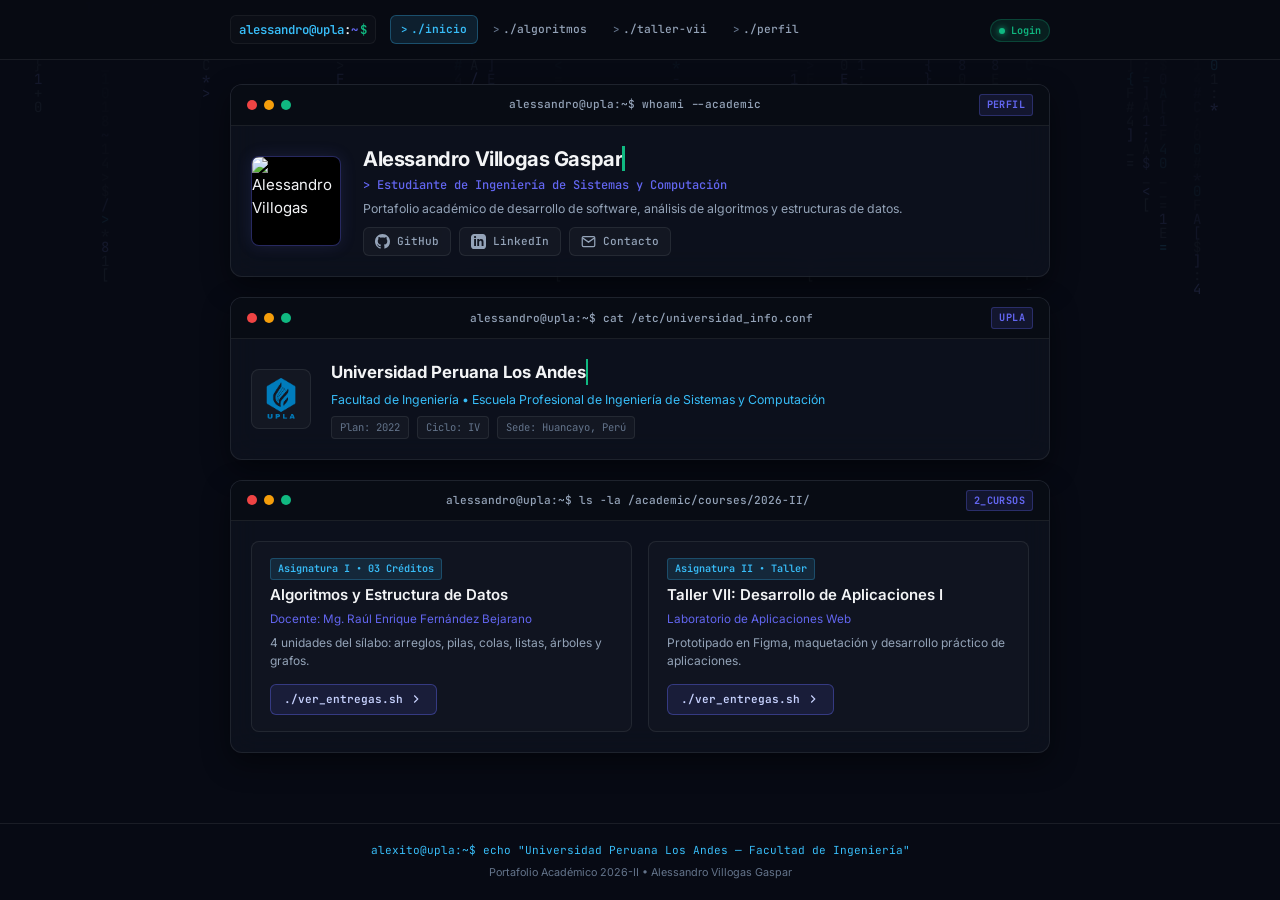
==== commit 3a324fbd: "feat: add application styles and scripts, and update session labels and academic terms across pages" ====
--- a/index.html
+++ b/index.html
@@ -38,7 +38,7 @@
       <div class="navbar-spacer"></div>
 
       <div class="navbar-actions">
-        <span class="nav-session-tag"><span class="status-live-dot"></span>TTY1 : 2026-II</span>
+        <span class="nav-session-tag"><span class="status-live-dot"></span>Login</span>
         <button class="burger" id="burger" aria-label="Abrir menú">
           <span class="burger-bar"></span>
           <span class="burger-bar"></span>
@@ -131,7 +131,6 @@
             <div class="upla-card-info">
               <div class="upla-card-header">
                 <h2 class="upla-title">Universidad Peruana Los Andes</h2>
-                <span class="upla-pill">Modalidad Presencial</span>
               </div>
               <p class="upla-faculty">Facultad de Ingeniería &bull; Escuela Profesional de Ingeniería de Sistemas y
                 Computación</p>
--- a/assets/css/styles.css
+++ b/assets/css/styles.css
@@ -1191,7 +1191,7 @@
 
 .gallery-header {
   width: 100%;
-  max-width: 1000px;
+  max-width: 1400px;
   display: flex;
   align-items: center;
   justify-content: space-between;
@@ -1223,6 +1223,61 @@
   display: flex;
   align-items: center;
   gap: 8px;
+  flex-wrap: wrap;
+}
+
+/* Barra de controles de zoom terminal */
+.gallery-zoom-bar {
+  display: inline-flex;
+  align-items: center;
+  background: rgba(14, 18, 30, 0.85);
+  border: 1px solid var(--border);
+  border-radius: var(--radius-sm);
+  padding: 2px 4px;
+  gap: 2px;
+}
+
+.gallery-zoom-tag {
+  font-family: 'JetBrains Mono', monospace;
+  font-size: 0.72rem;
+  min-width: 44px;
+  text-align: center;
+  color: var(--text-2);
+  font-weight: 600;
+  padding: 0 4px;
+  user-select: none;
+}
+
+.gallery-zoom-tag.active-zoom {
+  color: var(--sky);
+  text-shadow: 0 0 8px rgba(56, 189, 248, 0.4);
+}
+
+.gallery-btn-zoom {
+  width: 28px;
+  height: 28px;
+  padding: 0;
+  display: inline-flex;
+  align-items: center;
+  justify-content: center;
+  border-radius: 4px;
+  color: var(--text-2);
+  border: none;
+  background: transparent;
+  cursor: pointer;
+  transition: all var(--transition);
+  font-family: 'JetBrains Mono', monospace;
+  font-size: 0.78rem;
+  font-weight: 600;
+}
+
+.gallery-btn-zoom:hover {
+  background: var(--indigo-dim);
+  color: #fff;
+}
+
+.gallery-btn-zoom svg {
+  display: block;
 }
 
 .gallery-btn {
@@ -1262,7 +1317,7 @@
 .gallery-stage {
   flex: 1;
   width: 100%;
-  max-width: 1000px;
+  max-width: 1400px;
   display: flex;
   align-items: center;
   justify-content: space-between;
@@ -1273,8 +1328,8 @@
 }
 
 .gallery-nav-btn {
-  width: 40px;
-  height: 40px;
+  width: 42px;
+  height: 42px;
   border-radius: 50%;
   background: rgba(19, 24, 38, 0.85);
   border: 1px solid var(--border);
@@ -1282,27 +1337,41 @@
   display: flex;
   align-items: center;
   justify-content: center;
-  font-size: 1.2rem;
+  font-size: 1.3rem;
   transition: all var(--transition);
   cursor: pointer;
   flex-shrink: 0;
-  z-index: 2;
+  z-index: 10;
+  backdrop-filter: blur(6px);
 }
 
 .gallery-nav-btn:hover {
   background: var(--indigo);
   border-color: var(--indigo);
   color: #fff;
+  transform: scale(1.05);
 }
 
 .gallery-img-container {
   flex: 1;
   height: 100%;
-  max-height: calc(100vh - 200px);
+  max-height: calc(100vh - 180px);
   display: flex;
   align-items: center;
   justify-content: center;
   position: relative;
+  overflow: hidden;
+  border-radius: var(--radius-sm);
+  cursor: zoom-in;
+  user-select: none;
+}
+
+.gallery-img-container.is-zoomed {
+  cursor: grab;
+}
+
+.gallery-img-container.is-dragging {
+  cursor: grabbing !important;
 }
 
 .gallery-img-container img {
@@ -1311,9 +1380,47 @@
   object-fit: contain;
   border-radius: var(--radius-sm);
   border: 1px solid var(--border);
-  box-shadow: 0 8px 30px rgba(0, 0, 0, 0.6);
+  box-shadow: 0 10px 40px rgba(0, 0, 0, 0.7);
   user-select: none;
-  transition: opacity 0.15s ease;
+  -webkit-user-drag: none;
+  transform-origin: center center;
+  will-change: transform;
+  pointer-events: auto;
+}
+
+.gallery-zoom-hint {
+  position: absolute;
+  bottom: 12px;
+  left: 50%;
+  transform: translateX(-50%);
+  background: rgba(9, 12, 21, 0.88);
+  border: 1px solid var(--border);
+  backdrop-filter: blur(10px);
+  -webkit-backdrop-filter: blur(10px);
+  border-radius: var(--radius-pill);
+  padding: 5px 14px;
+  font-size: 0.7rem;
+  font-family: 'JetBrains Mono', monospace;
+  color: var(--text-2);
+  pointer-events: none;
+  opacity: 0.9;
+  transition: opacity 0.25s ease, transform 0.25s ease;
+  z-index: 5;
+  white-space: nowrap;
+}
+
+.gallery-zoom-hint kbd {
+  background: rgba(255, 255, 255, 0.12);
+  border: 1px solid rgba(255, 255, 255, 0.18);
+  border-radius: 3px;
+  padding: 1px 4px;
+  font-size: 0.65rem;
+  color: var(--sky);
+}
+
+.gallery-img-container.is-zoomed .gallery-zoom-hint {
+  opacity: 0;
+  transform: translateX(-50%) translateY(8px);
 }
 
 .gallery-loader {
@@ -1325,6 +1432,7 @@
   border-radius: 50%;
   animation: spin 0.7s linear infinite;
   display: none;
+  z-index: 6;
 }
 
 @keyframes spin {
@@ -1333,7 +1441,7 @@
 
 .gallery-thumbs-bar {
   width: 100%;
-  max-width: 1000px;
+  max-width: 1400px;
   display: flex;
   gap: 6px;
   overflow-x: auto;
@@ -1486,4 +1594,23 @@
   .upla-meta-tags {
     justify-content: center;
   }
-}
+  .gallery-modal {
+    padding: 10px 8px 12px;
+  }
+  .gallery-header {
+    flex-wrap: wrap;
+    gap: 8px;
+  }
+  .gallery-stage {
+    gap: 6px;
+    padding-block: 4px;
+  }
+  .gallery-nav-btn {
+    width: 32px;
+    height: 32px;
+    font-size: 1.1rem;
+  }
+  .gallery-zoom-hint {
+    display: none;
+  }
+}
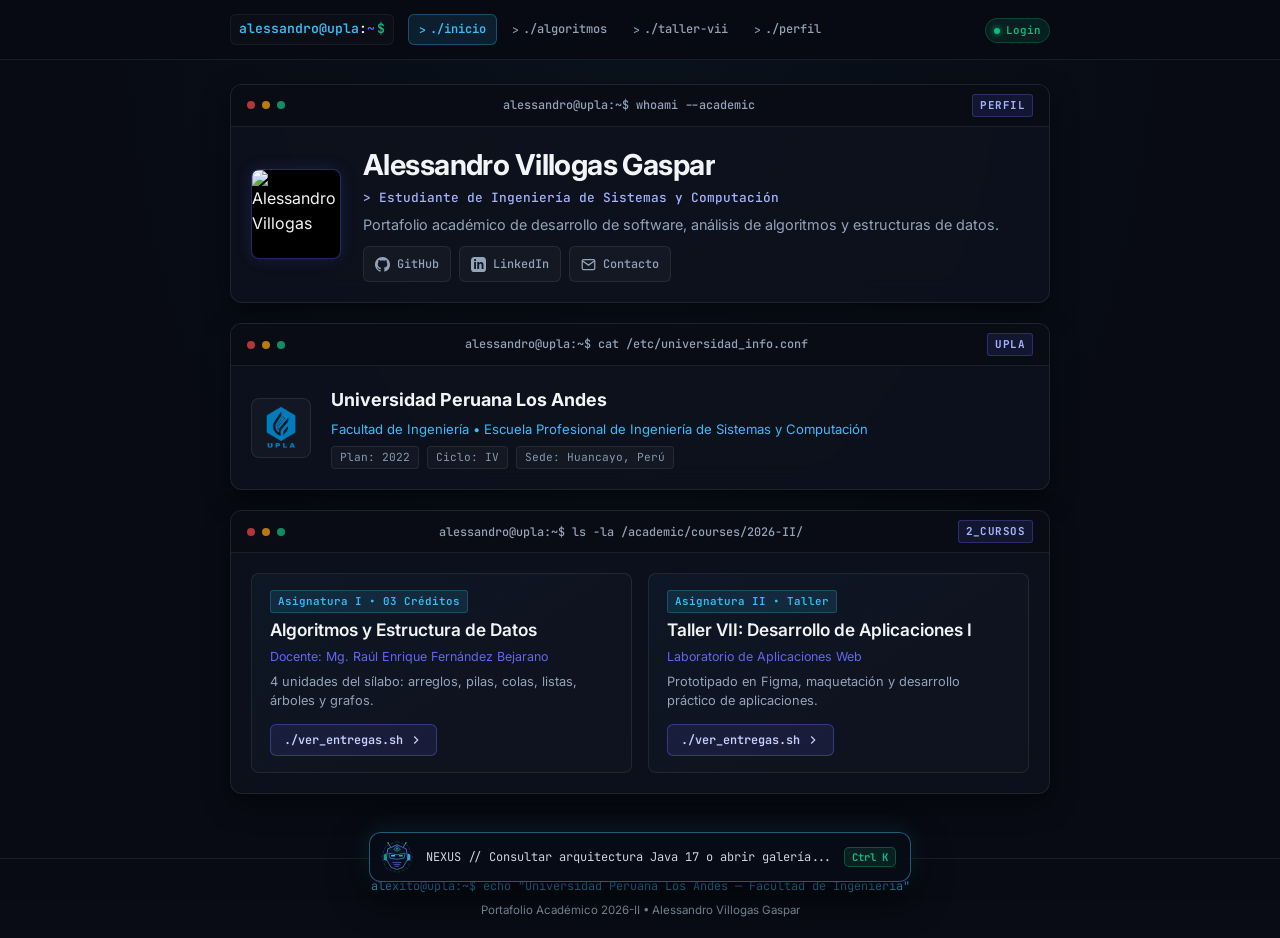
==== commit 1b88310b: "feat: add CSS styles, JavaScript logic, and portfolio data for the Alexito-Hub platform" ====
--- a/index.html
+++ b/index.html
@@ -204,6 +204,7 @@
   </footer>
 
   <script src="assets/js/app.js"></script>
+  <script src="assets/js/chatbot.js" defer></script>
 </body>
 
-</html>+</html>
--- a/assets/css/styles.css
+++ b/assets/css/styles.css
@@ -26,7 +26,7 @@
 
   --text-1:        #f3f4f6;
   --text-2:        #94a3b8;
-  --text-3:        #64748b;
+  --text-3:        #8998ae;
 
   --navbar-h:      60px;
   --radius-lg:     12px;
@@ -44,7 +44,7 @@
 }
 
 html {
-  font-size: 15px;
+  font-size: 16px;
   scroll-behavior: smooth;
 }
 
@@ -340,7 +340,7 @@
   overflow: hidden;
   margin-bottom: 20px;
   transition: border-color var(--transition);
-  animation: fadeUp 0.6s ease-out forwards;
+  animation: fadeUp 0.35s ease-out both;
   opacity: 0;
   transform: translateY(15px);
 }
@@ -465,8 +465,8 @@
   display: inline-block;
   white-space: nowrap;
   overflow: hidden;
-  border-right: 0.15em solid var(--emerald);
-  animation: typing 1.5s steps(40, end), blink-caret 0.75s step-end infinite;
+  border-right: none;
+  animation: none;
   max-width: fit-content;
 }
 
@@ -562,8 +562,8 @@
   display: inline-block;
   white-space: nowrap;
   overflow: hidden;
-  border-right: 0.15em solid var(--emerald);
-  animation: typing 1.5s steps(40, end) 0.5s both, blink-caret 0.75s step-end infinite;
+  border-right: none;
+  animation: none;
   max-width: fit-content;
 }
 
@@ -611,7 +611,7 @@
 }
 
 .course-card {
-  background: rgba(255, 255, 255, 0.02);
+  background: linear-gradient(145deg, rgba(56, 189, 248, 0.045), rgba(255, 255, 255, 0.015) 65%);
   border: 1px solid var(--border);
   border-radius: var(--radius-md);
   padding: 16px 18px;
@@ -619,12 +619,13 @@
   flex-direction: column;
   justify-content: space-between;
   gap: 14px;
-  transition: all var(--transition);
+  transition: transform 180ms ease, border-color 180ms ease, box-shadow 180ms ease;
 }
 
 .course-card:hover {
   background: rgba(255, 255, 255, 0.04);
-  border-color: var(--border-hover);
+  border-color: rgba(56, 189, 248, 0.4);
+  box-shadow: 0 8px 24px rgba(0, 0, 0, 0.2), 0 0 18px rgba(56, 189, 248, 0.055);
   transform: translateY(-2px);
 }
 
@@ -718,8 +719,8 @@
   display: inline-block;
   white-space: nowrap;
   overflow: hidden;
-  border-right: 0.15em solid var(--emerald);
-  animation: typing 1.5s steps(40, end), blink-caret 0.75s step-end infinite;
+  border-right: none;
+  animation: none;
   max-width: fit-content;
 }
 
@@ -851,8 +852,21 @@
   transform: rotate(-45deg);
 }
 
-.unit-box.collapsed .unit-deliveries-list {
-  display: none;
+.unit-panel {
+  display: grid;
+  grid-template-rows: 1fr;
+  opacity: 1;
+  transition: grid-template-rows 220ms ease, opacity 180ms ease;
+}
+
+.unit-panel-inner {
+  min-height: 0;
+  overflow: hidden;
+}
+
+.unit-box.collapsed .unit-panel {
+  grid-template-rows: 0fr;
+  opacity: 0;
 }
 
 /* ==========================================
@@ -1614,3 +1628,710 @@
     display: none;
   }
 }
+
+/* Terminal minimalista: detalles cyber y movimiento breve. */
+body {
+  background-image: radial-gradient(ellipse at 50% 0%, rgba(56, 189, 248, 0.045), transparent 60%);
+}
+
+.terminal-window:nth-child(2) { animation-delay: 55ms; }
+.terminal-window:nth-child(3) { animation-delay: 110ms; }
+.terminal-topbar { background: rgba(9, 12, 20, 0.8); }
+.term-dot { width: 8px; height: 8px; opacity: 0.75; }
+.terminal-tag { color: #a5b4fc; }
+.hero-role, .profile-role { color: #a5b4fc; }
+.hero-name, .upla-title, .page-header h1 {
+  white-space: normal;
+  overflow-wrap: anywhere;
+}
+.hero-name { font-size: clamp(1.4rem, 3vw, 1.8rem); }
+.hero-desc, .profile-bio { font-size: 0.9rem; line-height: 1.7; }
+.course-title { font-size: 1.08rem; line-height: 1.4; }
+.course-card:focus-within {
+  border-color: rgba(56, 189, 248, 0.4);
+}
+.course-btn svg { transition: transform 180ms ease; }
+.course-btn:hover svg, .course-btn:focus-visible svg { transform: translateX(3px); }
+.hero-btn, .btn-clean { min-height: 36px; }
+.unit-box-header[aria-expanded="true"] {
+  background: rgba(56, 189, 248, 0.035);
+}
+.unit-box-header[aria-expanded="true"] .unit-toggle-icon {
+  border-color: var(--sky);
+}
+.unit-title { white-space: normal; line-height: 1.5; }
+.unit-timeline, .delivery-week, .btn-clean { font-size: 0.78rem; }
+.contact-val { overflow-wrap: anywhere; min-width: 0; }
+:where(a, button, [tabindex]):focus-visible {
+  outline: 2px solid var(--sky);
+  outline-offset: 4px;
+}
+.unit-box-header:focus-visible { outline-offset: -3px; }
+
+@media (max-width: 480px) {
+  .container { padding-inline: 14px; }
+  .terminal-body { padding: 16px; }
+  .unit-box-header { padding: 12px; gap: 8px; }
+  .unit-title-group { gap: 8px; }
+  .unit-status-tag, .unit-pending-tag { display: none; }
+  .unit-deliveries-list { padding: 10px; }
+  .contact-item { flex-wrap: wrap; gap: 4px; }
+}
+
+@media (prefers-reduced-motion: reduce) {
+  *, *::before, *::after {
+    animation: none !important;
+    transition: none !important;
+    scroll-behavior: auto !important;
+  }
+  .terminal-window { opacity: 1; transform: none; }
+  .course-card:hover, .course-btn:hover svg, .course-btn:focus-visible svg { transform: none; }
+  #matrix-bg-canvas { display: none; }
+}
+
+
+/* ==========================================
+   NEXUS // CORE HUD — Consola Central de Doble Columna
+   Spotlight Dock + Sidebar de Telemetría + Stream
+   ========================================== */
+.nexus-hud {
+  position: fixed;
+  left: 50%;
+  bottom: 18px;
+  transform: translateX(-50%);
+  z-index: 950;
+  font-family: 'Inter', system-ui, sans-serif;
+}
+
+.nexus-mecha-svg {
+  width: 100%;
+  height: 100%;
+  display: block;
+}
+
+/* Barra Lanzadora Central estilo Spotlight / Raycast */
+.nexus-hud__dock {
+  display: inline-flex;
+  align-items: center;
+  gap: 12px;
+  padding: 7px 14px 7px 10px;
+  border-radius: 12px;
+  border: 1px solid rgba(56, 189, 248, 0.45);
+  background: rgba(8, 12, 22, 0.94);
+  backdrop-filter: blur(14px);
+  color: #f8fafc;
+  cursor: pointer;
+  box-shadow: 0 14px 36px rgba(0, 0, 0, 0.85), 0 0 24px rgba(56, 189, 248, 0.16);
+  transition: border-color 0.2s ease, transform 0.2s ease, box-shadow 0.2s ease;
+  white-space: nowrap;
+}
+
+.nexus-hud__dock:hover {
+  border-color: var(--emerald);
+  transform: translateY(-2px);
+  box-shadow: 0 18px 42px rgba(0, 0, 0, 0.92), 0 0 28px rgba(16, 185, 129, 0.28);
+}
+
+.nexus-hud__dock-core {
+  width: 34px;
+  height: 34px;
+  flex-shrink: 0;
+}
+
+.nexus-hud__dock-prompt {
+  font-family: 'JetBrains Mono', monospace;
+  font-size: 0.75rem;
+  color: #cbd5e1;
+}
+
+.nexus-hud__dock-kbd {
+  font-family: 'JetBrains Mono', monospace;
+  font-size: 0.66rem;
+  font-weight: 700;
+  color: var(--emerald);
+  background: rgba(16, 185, 129, 0.12);
+  border: 1px solid rgba(16, 185, 129, 0.35);
+  padding: 2px 7px;
+  border-radius: 5px;
+}
+
+/* Deck Horizontal de 2 Columnas */
+.nexus-hud__deck {
+  position: fixed;
+  left: 50%;
+  bottom: 58px;
+  transform: translateX(-50%) translateY(14px) scale(0.98);
+  width: min(760px, calc(100vw - 28px));
+  height: min(465px, calc(100vh - 96px));
+  background: #070b14;
+  border: 1px solid rgba(56, 189, 248, 0.4);
+  border-radius: 14px;
+  box-shadow: 0 28px 70px rgba(0, 0, 0, 0.95), 0 0 40px rgba(56, 189, 248, 0.15);
+  display: grid;
+  grid-template-columns: 195px 1fr;
+  overflow: hidden;
+  opacity: 0;
+  visibility: hidden;
+  transition: opacity 0.2s ease, transform 0.2s cubic-bezier(0.16, 1, 0.3, 1), visibility 0.2s ease;
+}
+
+.nexus-hud__deck.open {
+  opacity: 1;
+  visibility: visible;
+  transform: translateX(-50%) translateY(0) scale(1);
+}
+
+/* Columna Izquierda: Cabeza Mecha + Matriz de Entregas */
+.nexus-hud__sidebar {
+  display: flex;
+  flex-direction: column;
+  justify-content: space-between;
+  padding: 14px 12px;
+  background: linear-gradient(180deg, #0b1324 0%, #060a12 100%);
+  border-right: 1px solid rgba(56, 189, 248, 0.22);
+}
+
+.nexus-hud__mecha-wrap {
+  display: flex;
+  flex-direction: column;
+  align-items: center;
+  text-align: center;
+}
+
+.nexus-hud__mecha-stage {
+  width: 78px;
+  height: 78px;
+  margin-bottom: 6px;
+  filter: drop-shadow(0 0 14px rgba(56, 189, 248, 0.32));
+}
+
+.nexus-hud__sidebar.is-processing .nexus-svg-ring {
+  animation: nexusSpin 3s linear infinite;
+  transform-origin: 46px 46px;
+}
+
+.nexus-hud__sidebar.is-processing .nexus-svg-eye-l,
+.nexus-hud__sidebar.is-processing .nexus-svg-eye-r {
+  animation: nexusPulse 0.6s ease-in-out infinite alternate;
+}
+
+@keyframes nexusPulse {
+  from { opacity: 0.45; }
+  to { opacity: 1; }
+}
+
+.nexus-hud__mecha-name {
+  font-family: 'JetBrains Mono', monospace;
+  font-size: 0.78rem;
+  font-weight: 700;
+  color: #ffffff;
+  letter-spacing: 0.05em;
+}
+
+.nexus-hud__mecha-state {
+  margin-top: 3px;
+  font-family: 'JetBrains Mono', monospace;
+  font-size: 0.61rem;
+  font-weight: 700;
+  color: var(--emerald);
+  background: rgba(16, 185, 129, 0.12);
+  border: 1px solid rgba(16, 185, 129, 0.35);
+  padding: 2px 7px;
+  border-radius: 4px;
+}
+
+.nexus-hud__sidebar.is-processing .nexus-hud__mecha-state {
+  color: var(--sky);
+  background: rgba(56, 189, 248, 0.15);
+  border-color: var(--sky);
+}
+
+.nexus-hud__matrix-block {
+  display: flex;
+  flex-direction: column;
+  gap: 6px;
+}
+
+.nexus-hud__matrix-label {
+  font-family: 'JetBrains Mono', monospace;
+  font-size: 0.6rem;
+  font-weight: 700;
+  color: #94a3b8;
+  letter-spacing: 0.06em;
+}
+
+.nexus-hud__matrix-grid {
+  display: grid;
+  grid-template-columns: repeat(4, 1fr);
+  gap: 5px;
+}
+
+.nexus-hud__matrix-grid button {
+  padding: 6px 0;
+  border-radius: 5px;
+  border: 1px solid rgba(56, 189, 248, 0.28);
+  background: rgba(56, 189, 248, 0.07);
+  color: #e0f2fe;
+  font-family: 'JetBrains Mono', monospace;
+  font-size: 0.66rem;
+  font-weight: 700;
+  cursor: pointer;
+  transition: background 0.15s ease, border-color 0.15s ease, color 0.15s ease;
+}
+
+.nexus-hud__matrix-grid button:hover {
+  background: rgba(16, 185, 129, 0.22);
+  border-color: var(--emerald);
+  color: #ffffff;
+}
+
+.nexus-hud__side-actions {
+  display: flex;
+  flex-direction: column;
+  gap: 5px;
+}
+
+.nexus-hud__side-actions button {
+  width: 100%;
+  padding: 6px 8px;
+  border-radius: 6px;
+  border: 1px solid rgba(255, 255, 255, 0.12);
+  background: rgba(255, 255, 255, 0.04);
+  color: #cbd5e1;
+  font-family: 'JetBrains Mono', monospace;
+  font-size: 0.66rem;
+  cursor: pointer;
+}
+
+.nexus-hud__side-actions button:hover {
+  border-color: var(--sky);
+  color: #ffffff;
+}
+
+/* Columna Derecha: Stream Técnico */
+.nexus-hud__main {
+  display: flex;
+  flex-direction: column;
+  min-width: 0;
+  height: 100%;
+  overflow: hidden;
+}
+
+.nexus-hud__topbar {
+  display: flex;
+  align-items: center;
+  justify-content: space-between;
+  padding: 9px 14px;
+  background: rgba(12, 18, 32, 0.95);
+  border-bottom: 1px solid rgba(56, 189, 248, 0.18);
+}
+
+.nexus-hud__breadcrumb {
+  font-family: 'JetBrains Mono', monospace;
+  font-size: 0.68rem;
+  font-weight: 700;
+  color: var(--sky);
+  letter-spacing: 0.04em;
+}
+
+.nexus-hud__hint {
+  font-family: 'JetBrains Mono', monospace;
+  font-size: 0.64rem;
+  color: #64748b;
+}
+
+.nexus-hud__stream {
+  flex: 1;
+  padding: 14px 16px;
+  overflow-y: auto;
+  display: flex;
+  flex-direction: column;
+  gap: 14px;
+  font-size: 0.8rem;
+  line-height: 1.56;
+  scrollbar-width: thin;
+  scrollbar-color: rgba(56, 189, 248, 0.3) transparent;
+}
+
+.nexus-hud__welcome {
+  display: flex;
+  flex-direction: column;
+  gap: 6px;
+}
+
+.nexus-hud__welcome-tag {
+  font-family: 'JetBrains Mono', monospace;
+  font-size: 0.62rem;
+  font-weight: 700;
+  color: var(--emerald);
+  letter-spacing: 0.06em;
+}
+
+.nexus-hud__welcome h4 {
+  font-size: 0.95rem;
+  color: #ffffff;
+  margin: 0;
+}
+
+.nexus-hud__welcome p {
+  font-size: 0.78rem;
+  color: #94a3b8;
+  margin-bottom: 6px;
+}
+
+.nexus-hud__presets {
+  display: grid;
+  grid-template-columns: 1fr 1fr;
+  gap: 8px;
+}
+
+.nexus-hud__presets button {
+  display: flex;
+  flex-direction: column;
+  align-items: flex-start;
+  gap: 4px;
+  text-align: left;
+  padding: 10px 12px;
+  border-radius: 8px;
+  border: 1px solid rgba(56, 189, 248, 0.28);
+  background: rgba(15, 23, 42, 0.85);
+  color: #f8fafc;
+  cursor: pointer;
+  transition: border-color 0.15s ease, background 0.15s ease;
+}
+
+.nexus-hud__presets button:hover {
+  border-color: var(--emerald);
+  background: rgba(16, 185, 129, 0.12);
+}
+
+.nexus-hud__presets button strong {
+  font-size: 0.76rem;
+  color: #ffffff;
+}
+
+.nexus-hud__presets button small {
+  font-size: 0.69rem;
+  color: #94a3b8;
+  line-height: 1.35;
+}
+
+.nexus-turn {
+  display: flex;
+  flex-direction: column;
+  gap: 7px;
+}
+
+.nexus-turn__query {
+  font-family: 'JetBrains Mono', monospace;
+  font-size: 0.74rem;
+  color: #f8fafc;
+  padding: 5px 10px;
+  border-radius: 6px;
+  background: rgba(16, 185, 129, 0.1);
+  border-left: 3px solid var(--emerald);
+}
+
+.nexus-turn__prompt {
+  color: var(--emerald);
+  font-weight: 700;
+  margin-right: 4px;
+}
+
+.nexus-turn__response {
+  padding: 11px 14px;
+  border-radius: 8px;
+  background: #0d1424;
+  border: 1px solid rgba(56, 189, 248, 0.24);
+  color: #e2e8f0;
+}
+
+.upla-msg-heading {
+  font-family: 'JetBrains Mono', monospace;
+  font-size: 0.82rem;
+  font-weight: 700;
+  color: var(--sky);
+  margin: 0 0 6px 0;
+}
+
+.upla-msg-p {
+  margin: 0 0 7px 0;
+  color: #e2e8f0;
+}
+
+.upla-msg-p:last-child {
+  margin-bottom: 0;
+}
+
+.upla-msg-list {
+  margin: 5px 0 7px 16px;
+  padding: 0;
+  display: flex;
+  flex-direction: column;
+  gap: 5px;
+}
+
+.upla-msg-list li {
+  color: #cbd5e1;
+}
+
+.cli-hl {
+  color: #ffffff;
+  font-weight: 700;
+}
+
+.cli-code {
+  font-family: 'JetBrains Mono', monospace;
+  font-size: 0.72rem;
+  color: #7dd3fc;
+  background: rgba(56, 189, 248, 0.14);
+  border: 1px solid rgba(56, 189, 248, 0.28);
+  padding: 1px 5px;
+  border-radius: 4px;
+}
+
+/* Acordeón Modo Thinking estilo Claude en Nexus */
+.upla-think {
+  margin-bottom: 10px;
+  border-radius: 6px;
+  background: rgba(5, 9, 17, 0.9);
+  border: 1px solid rgba(56, 189, 248, 0.26);
+  overflow: hidden;
+}
+
+.upla-think.is-live {
+  border-color: rgba(16, 185, 129, 0.6);
+}
+
+.upla-think__header {
+  width: 100%;
+  display: flex;
+  align-items: center;
+  justify-content: space-between;
+  gap: 8px;
+  padding: 6px 10px;
+  background: rgba(56, 189, 248, 0.08);
+  border: none;
+  color: #e2e8f0;
+  font-family: 'JetBrains Mono', monospace;
+  font-size: 0.7rem;
+  font-weight: 600;
+  cursor: pointer;
+  text-align: left;
+}
+
+.upla-think__header:hover {
+  background: rgba(56, 189, 248, 0.16);
+}
+
+.upla-think__title-wrap {
+  display: inline-flex;
+  align-items: center;
+  gap: 6px;
+  color: #7dd3fc;
+}
+
+.upla-think-icon {
+  width: 14px;
+  height: 14px;
+  color: var(--emerald);
+  flex-shrink: 0;
+}
+
+.upla-think.is-live .upla-think-icon {
+  animation: nexusSpin 1.3s linear infinite;
+}
+
+@keyframes nexusSpin {
+  to { transform: rotate(360deg); }
+}
+
+.upla-think__toggle-meta {
+  display: inline-flex;
+  align-items: center;
+  gap: 4px;
+  font-size: 0.66rem;
+  color: #94a3b8;
+}
+
+.upla-think-chevron {
+  width: 13px;
+  height: 13px;
+  transition: transform 0.2s ease;
+}
+
+.upla-think.is-expanded .upla-think-chevron {
+  transform: rotate(180deg);
+}
+
+.upla-think__body {
+  display: none;
+  padding: 8px 10px 9px;
+  border-top: 1px solid rgba(56, 189, 248, 0.15);
+}
+
+.upla-think.is-expanded .upla-think__body {
+  display: block;
+}
+
+.upla-think__steps {
+  list-style: none;
+  margin: 0;
+  padding: 0 0 0 8px;
+  border-left: 2px solid rgba(16, 185, 129, 0.45);
+  display: flex;
+  flex-direction: column;
+  gap: 6px;
+}
+
+.upla-think__step {
+  display: flex;
+  flex-direction: column;
+  gap: 1px;
+  font-size: 0.7rem;
+  line-height: 1.4;
+}
+
+.upla-think__badge {
+  font-family: 'JetBrains Mono', monospace;
+  font-size: 0.61rem;
+  font-weight: 700;
+  text-transform: uppercase;
+  letter-spacing: 0.04em;
+  color: var(--emerald);
+}
+
+.upla-think__detail {
+  color: #cbd5e1;
+}
+
+.upla-cli__skeleton {
+  display: flex;
+  flex-direction: column;
+  gap: 6px;
+  padding-top: 2px;
+}
+
+.upla-skel-bar {
+  height: 8px;
+  width: 88%;
+  border-radius: 999px;
+  background: linear-gradient(90deg, rgba(56, 189, 248, 0.1), rgba(16, 185, 129, 0.28), rgba(56, 189, 248, 0.1));
+  background-size: 200% 100%;
+  animation: nexusShimmer 1.4s ease infinite;
+}
+
+.upla-skel-bar--short {
+  width: 60%;
+}
+
+@keyframes nexusShimmer {
+  0% { background-position: 100% 0; }
+  100% { background-position: -100% 0; }
+}
+
+.upla-cli__cmds {
+  display: flex;
+  flex-wrap: wrap;
+  gap: 6px;
+  margin-top: 10px;
+  padding-top: 8px;
+  border-top: 1px solid rgba(56, 189, 248, 0.14);
+}
+
+.upla-cli__cmds button {
+  display: inline-flex;
+  align-items: center;
+  gap: 5px;
+  background: rgba(56, 189, 248, 0.1);
+  border: 1px solid rgba(56, 189, 248, 0.34);
+  border-radius: 6px;
+  padding: 5px 10px;
+  color: #e0f2fe;
+  font-family: 'JetBrains Mono', monospace;
+  font-size: 0.69rem;
+  font-weight: 600;
+  cursor: pointer;
+}
+
+.upla-cli__cmds button:hover {
+  background: rgba(56, 189, 248, 0.22);
+  border-color: var(--sky);
+  color: #ffffff;
+}
+
+.upla-cli__cmds .upla-cli__exec-btn {
+  background: rgba(16, 185, 129, 0.2);
+  border-color: var(--emerald);
+  color: #ffffff;
+}
+
+/* Barra de Comando Inferior */
+.nexus-hud__commandbar {
+  display: flex;
+  align-items: center;
+  gap: 8px;
+  padding: 10px 14px;
+  border-top: 1px solid rgba(56, 189, 248, 0.2);
+  background: #080d18;
+}
+
+.nexus-hud__caret {
+  font-family: 'JetBrains Mono', monospace;
+  font-size: 0.76rem;
+  font-weight: 700;
+  color: var(--emerald);
+}
+
+.nexus-hud__commandbar input {
+  flex: 1;
+  background: rgba(255, 255, 255, 0.04);
+  border: 1px solid rgba(56, 189, 248, 0.26);
+  border-radius: 6px;
+  padding: 7px 11px;
+  color: #f8fafc;
+  font-family: 'JetBrains Mono', monospace;
+  font-size: 0.76rem;
+  outline: none;
+}
+
+.nexus-hud__commandbar input:focus {
+  border-color: var(--sky);
+}
+
+.nexus-hud__exec-submit {
+  display: inline-flex;
+  align-items: center;
+  gap: 6px;
+  padding: 7px 13px;
+  border-radius: 6px;
+  border: 1px solid var(--emerald);
+  background: rgba(16, 185, 129, 0.22);
+  color: #ffffff;
+  font-family: 'JetBrains Mono', monospace;
+  font-size: 0.72rem;
+  font-weight: 700;
+  cursor: pointer;
+}
+
+.nexus-hud__exec-submit:hover {
+  background: rgba(16, 185, 129, 0.36);
+}
+
+@media (max-width: 680px) {
+  .nexus-hud__deck {
+    grid-template-columns: 1fr;
+    height: min(520px, calc(100vh - 88px));
+  }
+  .nexus-hud__sidebar {
+    display: none;
+  }
+  .nexus-hud__presets {
+    grid-template-columns: 1fr;
+  }
+  .nexus-hud__dock-prompt {
+    max-width: 200px;
+    overflow: hidden;
+    text-overflow: ellipsis;
+  }
+}
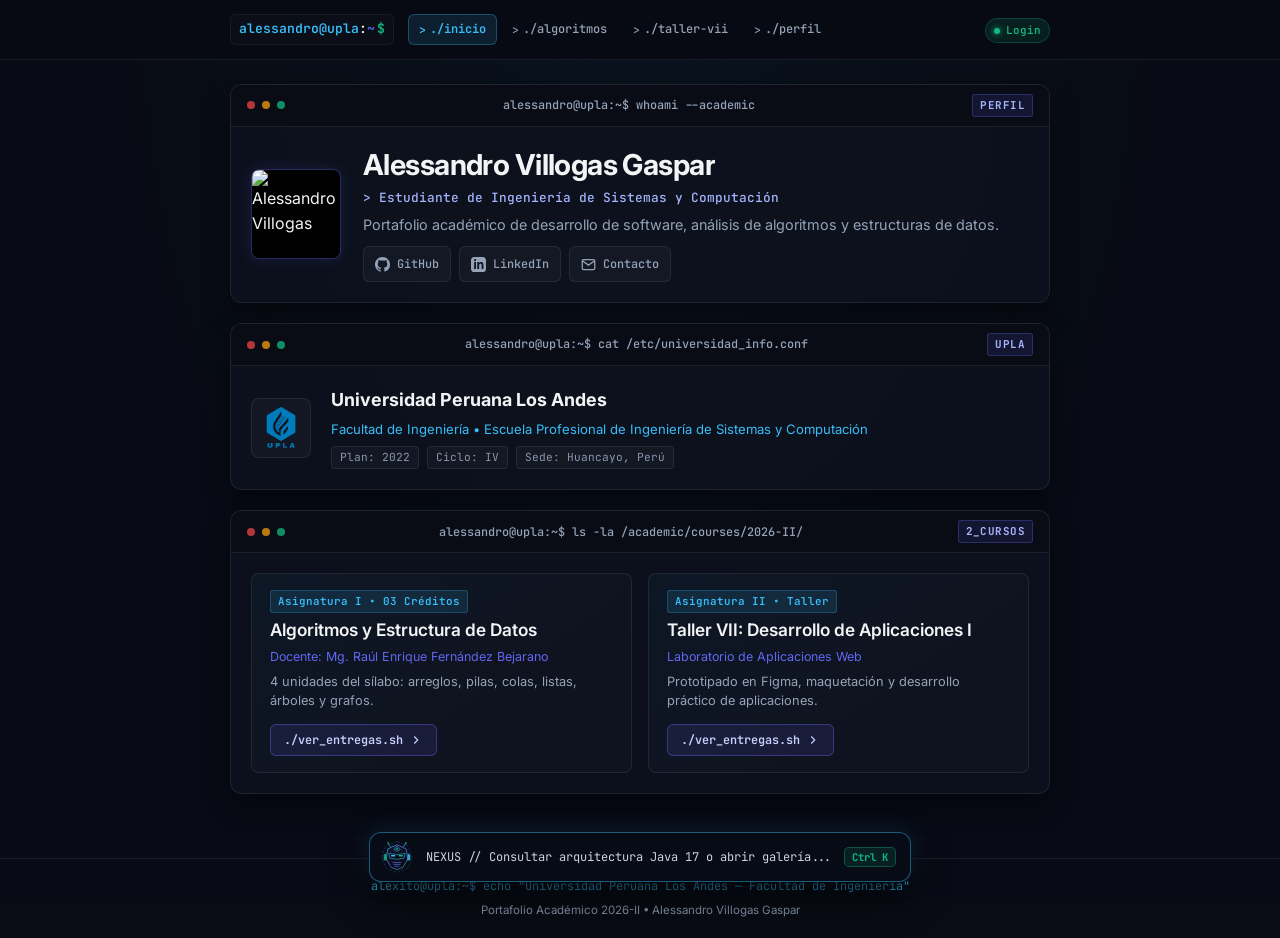
==== commit 284d7110: "feat: add terminal-themed portafolio web application structure and styling" ====
--- a/index.html
+++ b/index.html
@@ -8,7 +8,7 @@
     content="Portafolio académico de Alessandro Villogas Gaspar — Universidad Peruana Los Andes." />
   <title>Portafolio Académico — Alessandro Villogas</title>
   <link rel="icon" href="assets/img/upla.png" />
-  <link rel="stylesheet" href="assets/css/styles.css" />
+  <link rel="stylesheet" href="assets/css/styles.css?v=20261116" />
 </head>
 
 <body>
@@ -203,7 +203,7 @@
     </div>
   </footer>
 
-  <script src="assets/js/app.js"></script>
+  <script src="assets/js/app.js?v=20261116"></script>
   <script src="assets/js/chatbot.js" defer></script>
 </body>
 
--- a/assets/css/styles.css
+++ b/assets/css/styles.css
@@ -1862,7 +1862,7 @@
 
 .nexus-hud__matrix-grid {
   display: grid;
-  grid-template-columns: repeat(4, 1fr);
+  grid-template-columns: repeat(3, 1fr);
   gap: 5px;
 }
 
@@ -2335,3 +2335,297 @@
     text-overflow: ellipsis;
   }
 }
+
+/* ==========================================
+   DOCUMENTOS ACADÉMICOS Y ARCHIVOS ENTREGABLES
+   ========================================== */
+.delivery-card-block {
+  display: flex;
+  flex-direction: column;
+  gap: 10px;
+  padding: 12px 16px;
+  border-radius: var(--radius-sm);
+  background: rgba(255, 255, 255, 0.02);
+  border: 1px solid rgba(255, 255, 255, 0.06);
+  transition: all var(--transition);
+}
+
+.delivery-card-block:hover {
+  background: rgba(255, 255, 255, 0.035);
+  border-color: rgba(255, 255, 255, 0.12);
+}
+
+.delivery-header-line {
+  display: flex;
+  align-items: center;
+  justify-content: space-between;
+  gap: 12px;
+  flex-wrap: wrap;
+}
+
+.delivery-files-container {
+  display: flex;
+  flex-direction: column;
+  gap: 6px;
+  margin-top: 4px;
+}
+
+.file-item-row {
+  display: flex;
+  align-items: center;
+  justify-content: space-between;
+  gap: 10px;
+  padding: 8px 12px;
+  border-radius: 6px;
+  background: rgba(14, 18, 30, 0.6);
+  border: 1px solid rgba(255, 255, 255, 0.05);
+  transition: all 0.15s ease;
+  flex-wrap: wrap;
+}
+
+.file-item-row:hover {
+  background: rgba(20, 26, 44, 0.85);
+  border-color: rgba(99, 102, 241, 0.35);
+}
+
+.file-item-left {
+  display: flex;
+  align-items: center;
+  gap: 10px;
+  min-width: 0;
+  flex: 1;
+}
+
+.file-badge-icon {
+  font-family: 'JetBrains Mono', monospace;
+  font-size: 0.65rem;
+  font-weight: 700;
+  padding: 2px 7px;
+  border-radius: 4px;
+  flex-shrink: 0;
+  letter-spacing: 0.02em;
+}
+
+.badge-pdf {
+  color: #f87171;
+  background: rgba(239, 68, 68, 0.12);
+  border: 1px solid rgba(239, 68, 68, 0.3);
+}
+
+.badge-docx, .badge-doc {
+  color: #60a5fa;
+  background: rgba(59, 130, 246, 0.12);
+  border: 1px solid rgba(59, 130, 246, 0.3);
+}
+
+.badge-rar, .badge-zip {
+  color: #fbbf24;
+  background: rgba(245, 158, 11, 0.12);
+  border: 1px solid rgba(245, 158, 11, 0.3);
+}
+
+.badge-fig, .badge-figma {
+  color: #c084fc;
+  background: rgba(168, 85, 247, 0.12);
+  border: 1px solid rgba(168, 85, 247, 0.3);
+}
+
+.badge-sql {
+  color: #34d399;
+  background: rgba(16, 185, 129, 0.12);
+  border: 1px solid rgba(16, 185, 129, 0.3);
+}
+
+.file-item-info {
+  display: flex;
+  flex-direction: column;
+  gap: 2px;
+  min-width: 0;
+}
+
+.file-item-title {
+  font-size: 0.82rem;
+  font-weight: 600;
+  color: var(--text-1);
+  white-space: nowrap;
+  overflow: hidden;
+  text-overflow: ellipsis;
+}
+
+.file-item-sub {
+  font-size: 0.72rem;
+  color: var(--text-3);
+  font-family: 'JetBrains Mono', monospace;
+}
+
+.file-item-actions {
+  display: flex;
+  align-items: center;
+  gap: 6px;
+  flex-shrink: 0;
+}
+
+.btn-file-view {
+  display: inline-flex;
+  align-items: center;
+  gap: 5px;
+  padding: 4px 10px;
+  border-radius: 4px;
+  font-family: 'JetBrains Mono', monospace;
+  font-size: 0.72rem;
+  font-weight: 600;
+  color: #c7d2fe;
+  background: var(--indigo-dim);
+  border: 1px solid rgba(99, 102, 241, 0.35);
+  transition: all var(--transition);
+}
+
+.btn-file-view:hover {
+  background: var(--indigo);
+  color: #fff;
+}
+
+.btn-file-download {
+  display: inline-flex;
+  align-items: center;
+  gap: 5px;
+  padding: 4px 10px;
+  border-radius: 4px;
+  font-family: 'JetBrains Mono', monospace;
+  font-size: 0.72rem;
+  font-weight: 600;
+  color: #7dd3fc;
+  background: var(--sky-dim);
+  border: 1px solid rgba(56, 189, 248, 0.35);
+  transition: all var(--transition);
+}
+
+.btn-file-download:hover {
+  background: #0284c7;
+  color: #fff;
+}
+
+
+/* ==========================================
+   SEMANA CON VARIOS PROYECTOS (infografía + archivos por proyecto)
+   ========================================== */
+.project-list {
+  display: flex;
+  flex-direction: column;
+  gap: 10px;
+}
+
+.project-block {
+  display: grid;
+  grid-template-columns: 112px minmax(0, 1fr);
+  gap: 14px;
+  padding: 12px;
+  border-radius: 8px;
+  background: rgba(14, 18, 30, 0.45);
+  border: 1px solid rgba(255, 255, 255, 0.05);
+  border-left: 3px solid var(--indigo);
+}
+
+.project-thumb {
+  position: relative;
+  width: 112px;
+  height: 150px;
+  padding: 0;
+  border-radius: 6px;
+  overflow: hidden;
+  border: 1px solid var(--border);
+  background: #000;
+  cursor: pointer;
+  transition: border-color var(--transition), box-shadow var(--transition);
+}
+
+.project-thumb img {
+  width: 100%;
+  height: 100%;
+  object-fit: cover;
+  object-position: top;
+  display: block;
+}
+
+.project-thumb span {
+  position: absolute;
+  inset: auto 0 0 0;
+  padding: 5px 0;
+  font-family: 'JetBrains Mono', monospace;
+  font-size: 0.62rem;
+  color: #fff;
+  background: rgba(15, 23, 42, 0.85);
+  text-align: center;
+}
+
+.project-thumb:hover {
+  border-color: var(--indigo);
+  box-shadow: 0 0 12px rgba(99, 102, 241, 0.35);
+}
+
+.project-body {
+  display: flex;
+  flex-direction: column;
+  gap: 8px;
+  min-width: 0;
+}
+
+.project-head {
+  display: flex;
+  align-items: center;
+  gap: 10px;
+}
+
+.project-tag {
+  font-family: 'JetBrains Mono', monospace;
+  font-size: 0.7rem;
+  font-weight: 700;
+  color: #a5b4fc;
+  background: var(--indigo-dim);
+  border: 1px solid rgba(99, 102, 241, 0.35);
+  padding: 3px 8px;
+  border-radius: 4px;
+  flex-shrink: 0;
+}
+
+.project-name {
+  display: block;
+  font-size: 0.88rem;
+  font-weight: 600;
+  color: var(--text-1);
+}
+
+.project-sub {
+  display: block;
+  font-size: 0.74rem;
+  color: var(--text-3);
+}
+
+.project-general {
+  padding-top: 8px;
+  border-top: 1px dashed rgba(255, 255, 255, 0.08);
+}
+
+@media (max-width: 600px) {
+  .project-block {
+    grid-template-columns: 1fr;
+    padding: 10px;
+    gap: 10px;
+  }
+
+  .project-block .file-item-row {
+    flex-direction: column;
+    align-items: stretch;
+  }
+
+  .project-block .file-item-actions {
+    display: flex;
+    justify-content: flex-end;
+    gap: 6px;
+  }
+
+  .project-thumb {
+    width: 100%;
+    height: 170px;
+  }
+}
